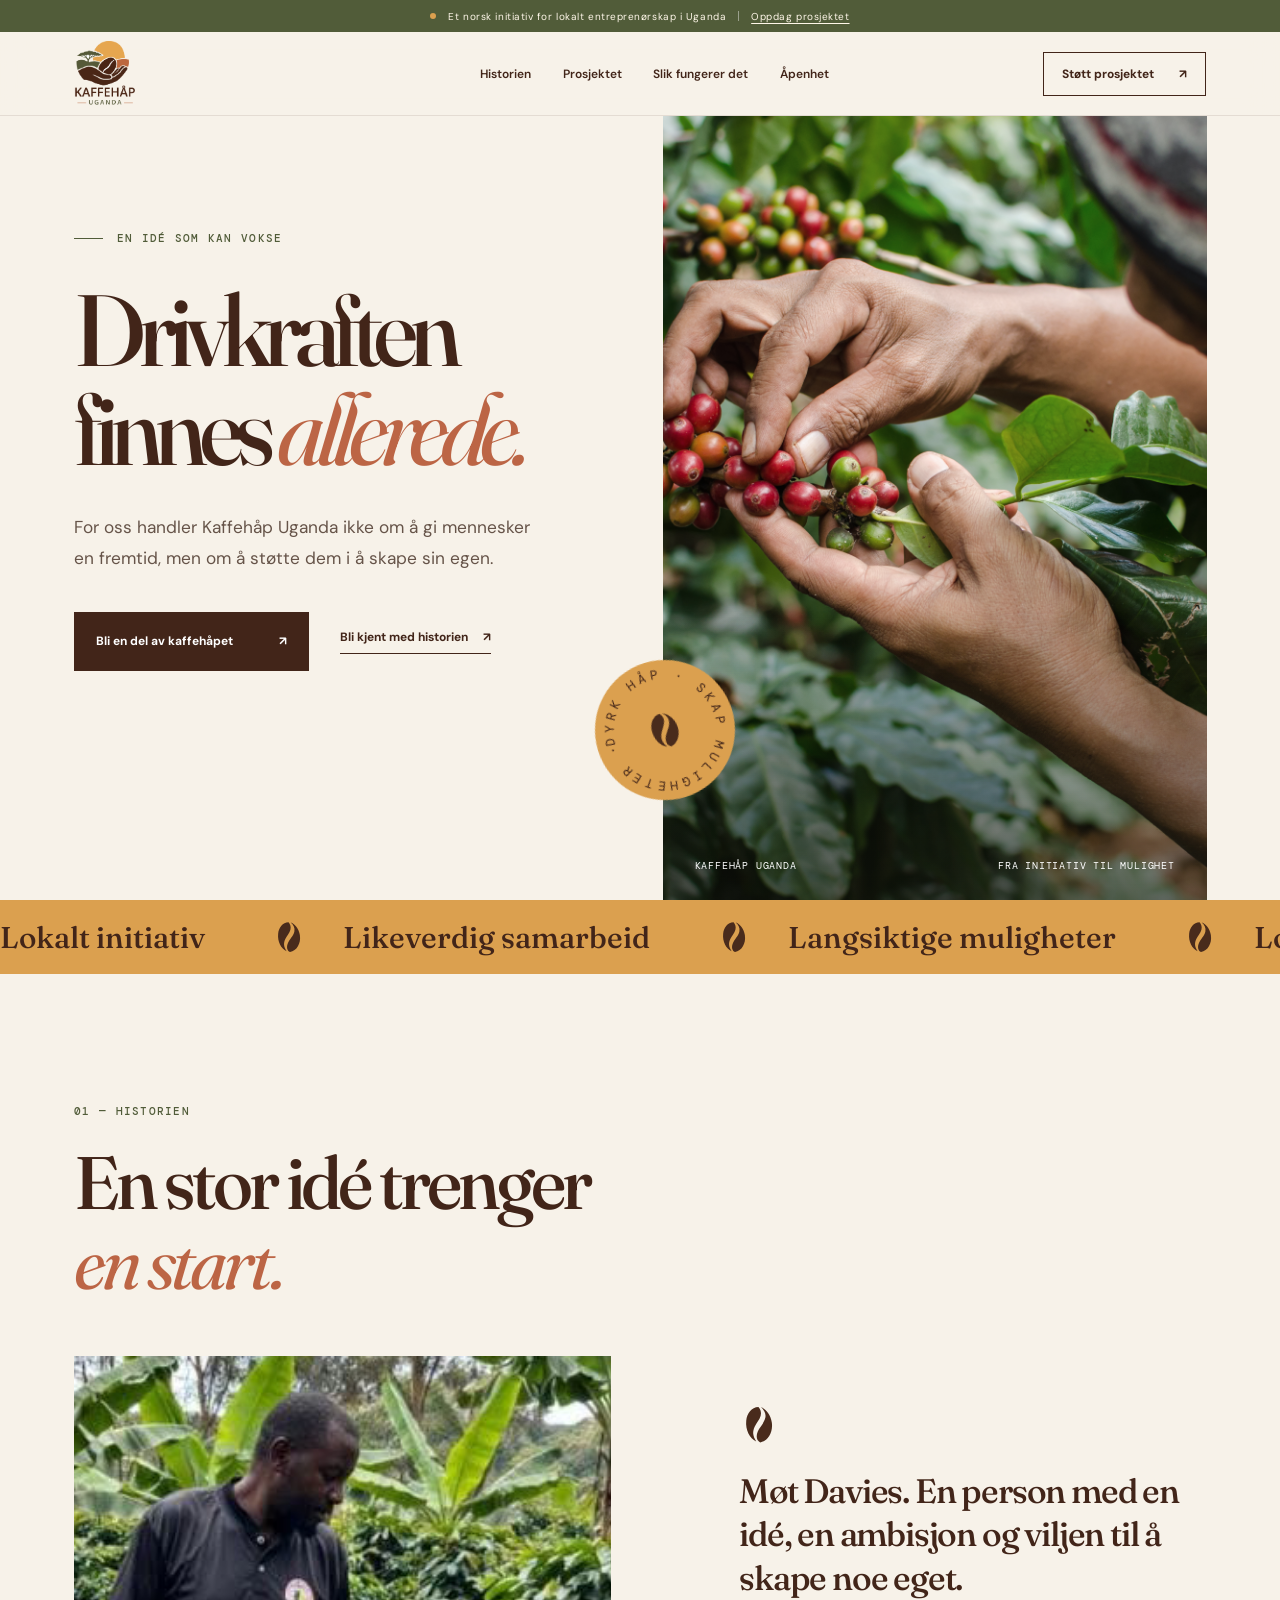
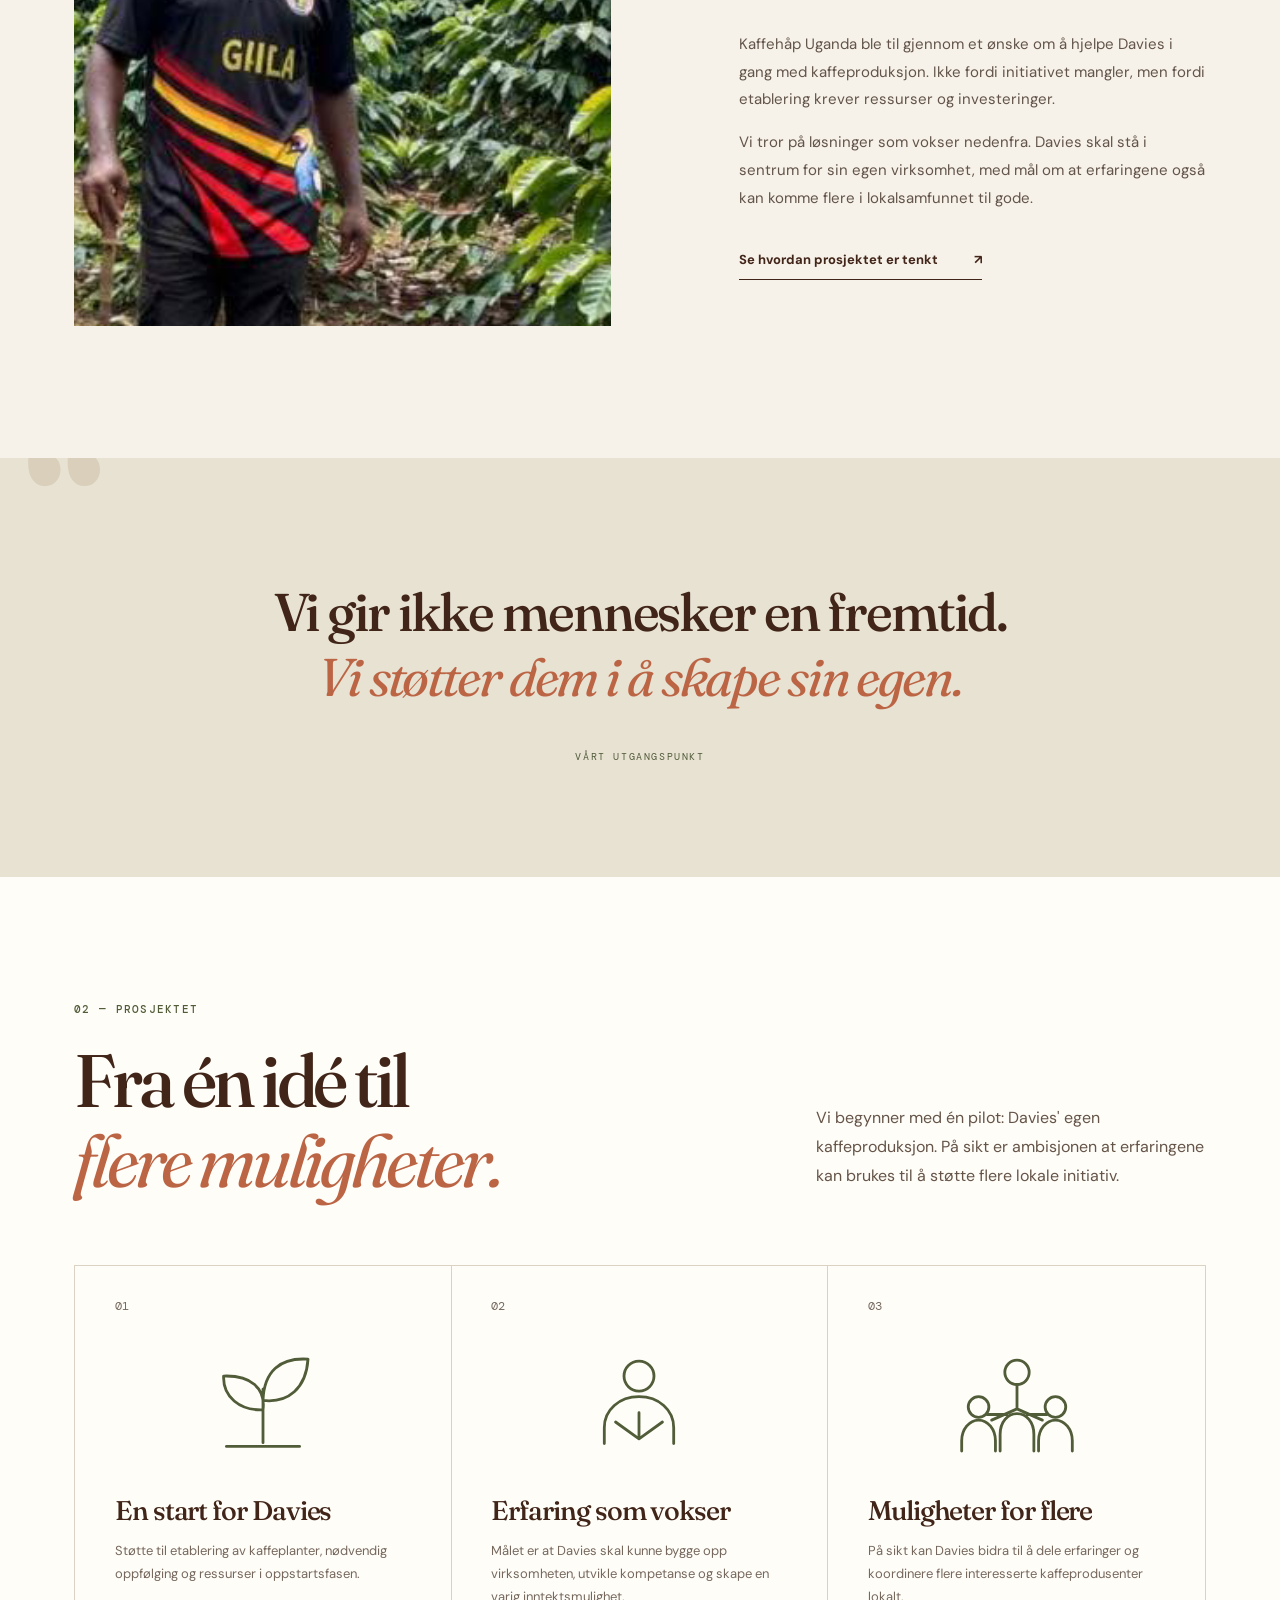
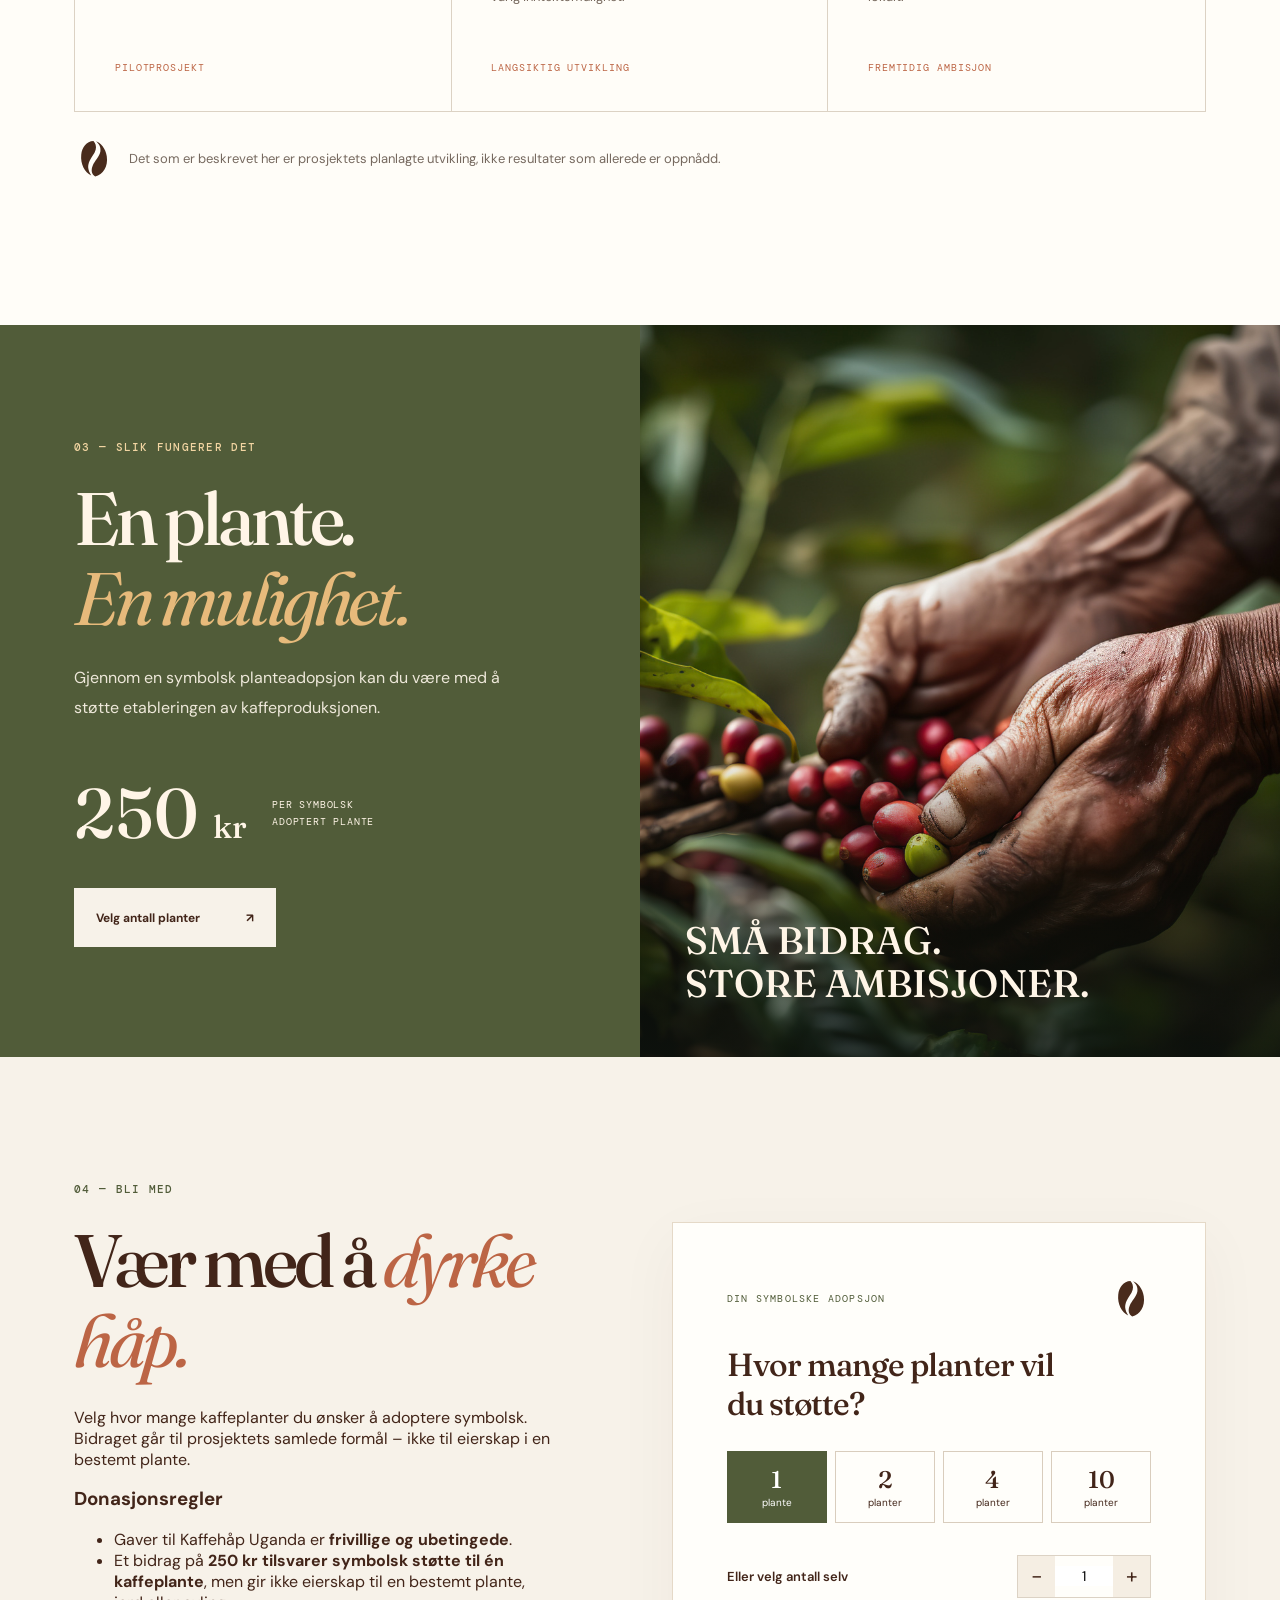
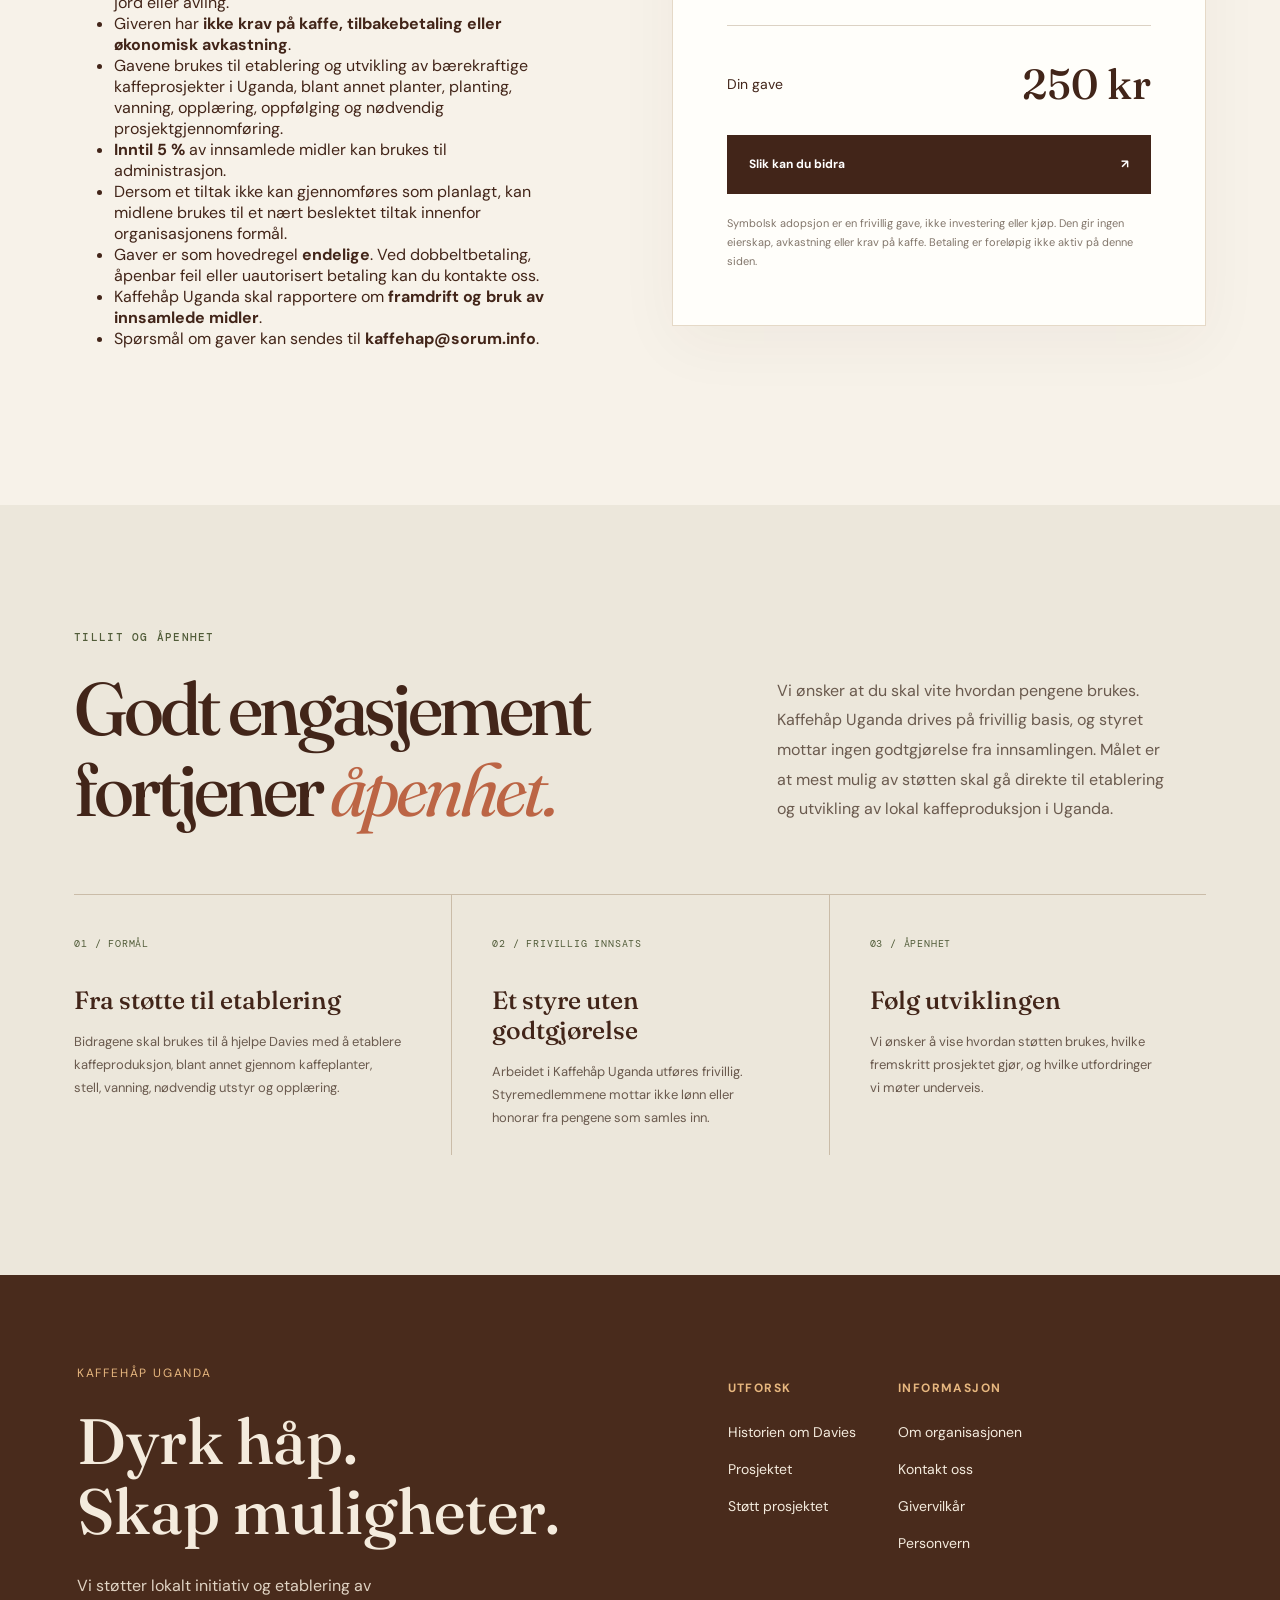
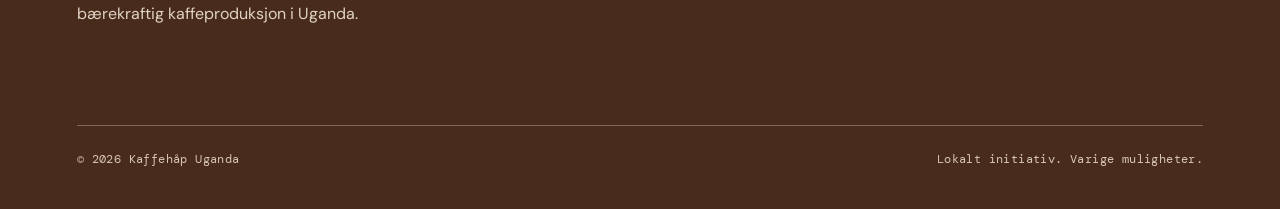
==== index.html @ 91e12258 "Oppdatert linker og justert bilder Små justeringer på bilder og linker" ====
<!DOCTYPE html>
<html lang="nb">
<head>
    <meta charset="UTF-8">
    <meta name="viewport" content="width=device-width, initial-scale=1.0">
    <meta name="theme-color" content="#f7f2e9">
    <meta name="description" content="Kaffehåp Uganda støtter bønder i Uganda i å etablere kaffeproduksjon som levebrød. Blir med og dyrke muligheter gjennom sadopsjon av kaffeplanter" >
    <link rel="preconnect" href="https://fonts.googleapis.com">
    <link rel="preconnect" href="https://fonts.gstatic.com" crossorigin>
    <link href="https://fonts.googleapis.com/css2?family=DM+Sans:wght@400;500;600;700&family=DM+Mono:wght@400;500&family=Fraunces:opsz,wght,SOFT,WONK@9..144,400,0,0;9..144,500,0,0;9..144,600,0,0&display=swap" rel="stylesheet">
    <title>Kaffehåp Uganda — Dyrk håp. Skap muligheter</title>
    <link rel="stylesheet" href="style.css">
    <script defer src="script.js"></script>
</head>
<body>
    <div class="page-progress" aria-hidden="true"></div>
    <div class="top-note">
        <span class="note-dot" aria-hidden="true"></span>Et norsk initiativ for lokalt entreprenørskap i Uganda 
        <span class="top-note-rule"></span> 
        <a href="#prosjektet">Oppdag prosjektet 
            <span aria-hidden="true"></span>
        </a>
    </div>
    <header class="site-header" id="toppen">
        <a class="brand" href="#toppen" aria-label="Kaffehåp Uganda, tilbake til toppen">
            <img src="assets/Grafikk/Kaffehaap_staaende.png.png" alt="Kaffehåp uganda logo stående"/>
        </a>
         <nav class="desktop-nav" aria-label="Hovedmeny">
            <a href="#historien">Historien</a>
            <a href="#prosjektet">Prosjektet</a>
            <a href="#slik-fungerer-det">Slik fungerer det</a>
            <a href="#apenhet">Åpenhet</a>
        </nav>
        <a class="header-cta" href="#stott">Støtt prosjektet <span aria-hidden="true">↗</span></a>
        <button class="menu-toggle" aria-label="Åpne meny" aria-controls="mobile-menu" aria-expanded="false">
            <span></span><span></span>
        </button>
    </header>
    <nav class="mobile-menu" id="mobile-menu" aria-label="Mobilmeny" hidden>
        <a href="#historien">Historien</a>
        <a href="#prosjektet">Prosjektet</a>
        <a href="#slik-fungerer-det">Slik fungerer det</a>
        <a href="#apenhet">Åpenhet</a>
        <a href="#stott">Støtt prosjektet ↗</a>
    </nav>

    <main>
        <section class="hero section-pad" aria-labelledby="hero-title">
            <div class="hero-copy">
                <div class="eyebrow entrance">
                    <span class="eyebrow-line"></span> 
                    EN IDÉ SOM KAN VOKSE
                </div>
                <h1 id="hero-title" class="entrance">Drivkraften<br>finnes <em>allerede.</em></h1>
                <p class="hero-description entrance">For oss handler Kaffehåp Uganda ikke om å gi mennesker en fremtid, men om å støtte dem i å skape sin egen.</p>
                <div class="hero-actions entrance">
                    <a href="#stott" class="btn btn-dark">Bli en del av kaffehåpet 
                        <span aria-hidden="true">↗</span>
                    </a>
                    <a href="#historien" class="text-link">Bli kjent med historien 
                        <span aria-hidden="true">↗</span>
                    </a>
                </div>
            </div>
            <div class="hero-visual">
                <div class="hero-image-wrap">
                    <img class="hero-photo" src="assets/Bilder/Kaffehap1.jpeg" alt="Illustrasjonsbilde av hender som holder kaffebær" fetchpriority="high">
                </div>
                <div class="hero-image-stamp" aria-hidden="true">
                    <svg viewBox="0 0 120 120">
                        <defs>
                            <path id="circleText" d="M 60,60 m -44,0 a 44,44 0 1,1 88,0 a 44,44 0 1,1 -88,0"/>
                        </defs>
                        <text>
                            <textPath href="#circleText">DYRK HÅP · SKAP MULIGHETER · </textPath>
                        </text>
                    </svg>
                    <span>
                        <img
                            src="assets/Grafikk/profilelement.svg"
                            alt="profilelement av en kaffebønne"
                            class="profile-element"
                            aria-hidden="true"
                        >
                    </span>
                </div>
                <div class="hero-caption">
                    <span>KAFFEHÅP UGANDA</span>
                    <span>FRA INITIATIV TIL MULIGHET</span>
                </div>
            </div>
        </section>

        
        <section class="ticker" aria-label="Våre verdier">
            <div class="ticker-track" aria-hidden="true">
                <span>Lokalt initiativ</span>
                <img src="assets/Grafikk/profilelement.svg" alt="" class="profile-element">

                <span>Likeverdig samarbeid</span>
                <img src="assets/Grafikk/profilelement.svg" alt="" class="profile-element">

                <span>Langsiktige muligheter</span>
                <img src="assets/Grafikk/profilelement.svg" alt="" class="profile-element">

                <span>Lokalt initiativ</span>
                <img src="assets/Grafikk/profilelement.svg" alt="" class="profile-element">

                <span>Likeverdig samarbeid</span>
                <img src="assets/Grafikk/profilelement.svg" alt="" class="profile-element">

                <span>Langsiktige muligheter</span>
                <img src="assets/Grafikk/profilelement.svg" alt="" class="profile-element">
            </div>
        </section>


        <section id="historien" class="story section-pad">
            <div class="story-heading" data-reveal>
                <p class="section-kicker">01 — HISTORIEN</p>
                <h2>En stor idé trenger<br><em>en start.</em></h2>
            </div>
            <div class="story-layout">
                <div class="story-image" data-reveal>
                    <img src="assets//Bilder/Davies_Mutebi.png" loading="lazy" alt="Illustrert kaffelandskap ved solnedgang">
                </div>
                <div class="story-text" data-reveal>
                <div class="mini-symbol" aria-hidden="true">
                    <img
                        src="assets/Grafikk/profilelement.svg"
                        alt=""
                        class="profile-element"
                        aria-hidden="true"
                    >
                </div>
                <p class="story-lead">Møt Davies. En person med en idé, en ambisjon og viljen til å skape noe eget.</p>
                <p>Kaffehåp Uganda ble til gjennom et ønske om å hjelpe Davies i gang med kaffeproduksjon. Ikke fordi initiativet mangler, men fordi etablering krever ressurser og investeringer.</p>
                <p>Vi tror på løsninger som vokser nedenfra. Davies skal stå i sentrum for sin egen virksomhet, med mål om at erfaringene også kan komme flere i lokalsamfunnet til gode.</p>
                <a class="arrow-link" href="#prosjektet">Se hvordan prosjektet er tenkt 
                    <span aria-hidden="true">↗</span>
                </a>
                </div>
            </div>
        </section>

        <section class="quote-break" aria-label="Vårt utgangspunkt">
            <div class="quote-art" aria-hidden="true">“</div>
            <p data-reveal>Vi gir ikke mennesker en fremtid.<br><em>Vi støtter dem i å skape sin egen.</em></p>
            <span class="quote-source">VÅRT UTGANGSPUNKT</span>
        </section>

        <section id="prosjektet" class="project section-pad">
            <div class="project-intro" data-reveal><p class="section-kicker">02 — PROSJEKTET</p>
                <h2>Fra én idé til<br><em>flere muligheter.</em></h2>
                <p>Vi begynner med én pilot: Davies' egen kaffeproduksjon. På sikt er ambisjonen at erfaringene kan brukes til å støtte flere lokale initiativ.</p>
            </div>
            <div class="project-steps">
                <article class="step-card" data-reveal>
                    <span class="step-num">01</span>
                    <div class="step-illustration" aria-hidden="true">
                        <svg viewBox="0 0 160 130">
                            <path d="M80 111V54M80 76C55 77 37 62 38 40c29-1 45 13 42 36ZM80 66c1-31 18-46 48-44-2 31-21 47-48 44" fill="none" stroke="currentColor" stroke-width="3" stroke-linecap="round" stroke-linejoin="round"/>
                            <path d="M41 115h78" stroke="currentColor" stroke-width="3" stroke-linecap="round"/>
                        </svg>
                    </div>
                    <h3>En start for Davies</h3>
                    <p>Støtte til etablering av kaffeplanter, nødvendig oppfølging og ressurser i oppstartsfasen.</p>
                    <span class="step-tag">PILOTPROSJEKT</span>
                </article>
                <article class="step-card" data-reveal>
                    <span class="step-num">02</span>
                    <div class="step-illustration" aria-hidden="true">
                        <svg viewBox="0 0 160 130">
                            <circle cx="80" cy="40" r="16" fill="none" stroke="currentColor" stroke-width="3"/>
                            <path d="M43 112V95c0-19 16-33 37-33s37 14 37 33v17M55 89l25 18 25-18M80 79v28" stroke="currentColor" stroke-width="3" fill="none" stroke-linecap="round" stroke-linejoin="round"/>
                        </svg>
                    </div>
                    <h3>Erfaring som vokser</h3>
                    <p>Målet er at Davies skal kunne bygge opp virksomheten, utvikle kompetanse og skape en varig inntektsmulighet.</p>
                    <span class="step-tag">LANGSIKTIG UTVIKLING</span>
                </article>
                <article class="step-card" data-reveal>
                    <span class="step-num">03</span>
                    <div class="step-illustration" aria-hidden="true">
                        <svg viewBox="0 0 160 130">
                            <circle cx="80" cy="36" r="13" stroke="currentColor" stroke-width="3" fill="none"/>
                            <circle cx="39" cy="73" r="11" stroke="currentColor" stroke-width="3" fill="none"/>
                            <circle cx="121" cy="73" r="11" stroke="currentColor" stroke-width="3" fill="none"/>
                            <path d="M80 50v24M69 81H48M91 81h21M80 75 53 87M80 75l27 12M57 120v-11c0-12-8-22-18-22s-18 10-18 22v11M139 120v-11c0-12-8-22-18-22s-18 10-18 22v11M62 120v-18c0-13 8-22 18-22s18 9 18 22v18" stroke="currentColor" stroke-width="3" fill="none" stroke-linecap="round"/>
                        </svg>
                    </div>
                    <h3>Muligheter for flere</h3>
                    <p>På sikt kan Davies bidra til å dele erfaringer og koordinere flere interesserte kaffeprodusenter lokalt.</p>
                    <span class="step-tag">FREMTIDIG AMBISJON</span>
                </article>
            </div>
            <div class="project-footnote" data-reveal>
                <span>
                    <img
                        src="assets/Grafikk/profilelement.svg"
                        alt=""
                        class="profile-element"
                        aria-hidden="true"
                    >
                </span>
                <p>Det som er beskrevet her er prosjektets planlagte utvikling, ikke resultater som allerede er oppnådd.</p>
            </div>
        </section>

        <section id="slik-fungerer-det" class="how section-pad">
            <div class="how-left" data-reveal><p class="section-kicker">03 — SLIK FUNGERER DET</p>
                <h2>En plante.<br><em>En mulighet.</em></h2>
                <p>Gjennom en symbolsk planteadopsjon kan du være med å støtte etableringen av kaffeproduksjonen.</p>
                <div class="how-stat">
                    <span class="stat-numeral">250
                        <span> kr</span>
                    </span>
                    <span>PER SYMBOLSK<br>ADOPTERT PLANTE</span>
                </div>
                <a href="#stott" class="btn btn-cream">Velg antall planter 
                    <span aria-hidden="true">↗</span>
                </a>
            </div>
            <div class="how-right" data-reveal>
                <img src="assets/Bilder/Kaffehap3.jpeg" loading="lazy" alt="Illustrasjonsbilde av arbeid med kaffeplanter">
                <div class="how-overlay">SMÅ BIDRAG.<br>STORE AMBISJONER.</div>
            </div>
        </section>

        <section id="stott" class="donate section-pad">
            <div class="donate-intro" data-reveal>
<p class="section-kicker">04 — BLI MED</p>

<h2>Vær med å <em>dyrke håp.</em></h2>
<p>
    Velg hvor mange kaffeplanter du ønsker å adoptere symbolsk.
    Bidraget går til prosjektets samlede formål – ikke til eierskap
    i en bestemt plante.
</p>

<h3>Donasjonsregler</h3>

<ul class="donation-rules">
    <li>
        Gaver til Kaffehåp Uganda er <strong>frivillige og ubetingede</strong>.
    </li>
    <li>
        Et bidrag på <strong>250 kr tilsvarer symbolsk støtte til én kaffeplante</strong>,
        men gir ikke eierskap til en bestemt plante, jord eller avling.
    </li>
    <li>
        Giveren har <strong>ikke krav på kaffe, tilbakebetaling eller økonomisk avkastning</strong>.
    </li>
    <li>
        Gavene brukes til etablering og utvikling av bærekraftige kaffeprosjekter i Uganda,
        blant annet planter, planting, vanning, opplæring, oppfølging og nødvendig
        prosjektgjennomføring.
    </li>
    <li>
        <strong>Inntil 5 %</strong> av innsamlede midler kan brukes til administrasjon.
    </li>
    <li>
        Dersom et tiltak ikke kan gjennomføres som planlagt, kan midlene brukes til
        et nært beslektet tiltak innenfor organisasjonens formål.
    </li>
    <li>
        Gaver er som hovedregel <strong>endelige</strong>. Ved dobbeltbetaling,
        åpenbar feil eller uautorisert betaling kan du kontakte oss.
    </li>
    <li>
        Kaffehåp Uganda skal rapportere om <strong>framdrift og bruk av innsamlede midler</strong>.
    </li>
    <li>
        Spørsmål om gaver kan sendes til
        <a href="mailto:kaffehap@sorum.info"><strong>kaffehap@sorum.info</strong></a>.
    </li>
</ul>
            </div>
            <div class="donate-card" data-reveal>
                <div class="donate-card-top">
                    <span>DIN SYMBOLSKE ADOPSJON</span>
                    <span class="tiny-sun" aria-hidden="true">
                        <img
                            src="assets/Grafikk/profilelement.svg"
                            alt=""
                            class="profile-element"
                            aria-hidden="true"
                        >
                    </span>
                </div>
                <h3>Hvor mange planter vil du støtte?</h3>
                <div class="donate-options" role="group" aria-label="Antall symbolske kaffeplanter">
                    <button class="donate-option" data-plants="1" aria-pressed="true">1 
                        <span>plante</span>
                    </button>
                    <button class="donate-option" data-plants="2" aria-pressed="false">2 
                        <span>planter</span>
                    </button>
                    <button class="donate-option" data-plants="4" aria-pressed="false">4 
                        <span>planter</span>
                    </button>
                    <button class="donate-option" data-plants="10" aria-pressed="false">10 
                        <span>planter</span>
                    </button>
                </div>
                <div class="custom-plants">
                    <label for="plant-count">Eller velg antall selv</label>
                    <div class="stepper">
                        <button id="decrease" aria-label="Færre planter">−</button>
                        <input type="number" id="plant-count" min="1" max="999" inputmode="numeric" value="1" aria-label="Antall planter">
                        <button id="increase" aria-label="Flere planter">+</button>
                    </div>
                </div>
                <div class="donate-total">
                    <span>Din gave</span>
                    <strong id="donation-sum" aria-live="polite">250 kr</strong>
                </div><button class="btn btn-dark donation-button" id="donation-button">Slik kan du bidra 
                    <span aria-hidden="true">↗</span>
                </button>
                <p class="donate-fineprint">Symbolsk adopsjon er en frivillig gave, ikke investering eller kjøp. Den gir ingen eierskap, avkastning eller krav på kaffe. Betaling er foreløpig ikke aktiv på denne siden.</p>
                <div class="payment-info" id="payment-info" hidden>
                    <h4>Betalingsløsning kommer</h4>
                    <p>Nettsiden er en førsteversjon. Før vi åpner for gaver, må organisasjonens godkjente betalingsløsning kobles til.</p>
                    <a href="mailto:post@kaffehap.org?subject=Sp%C3%B8rsm%C3%A5l%20om%20st%C3%B8tte%20til%20Kaffeh%C3%A5p%20Uganda">Spør oss om støtte ↗</a>
                </div>
            </div>
        </section>

        <section id="apenhet" class="trust section-pad">
            <div class="trust-top" data-reveal><div>
                <p class="section-kicker">TILLIT OG ÅPENHET</p>
                <h2>Godt engasjement<br>fortjener <em>åpenhet.</em></h2>
            </div>
            <p>Vi ønsker at du skal vite hvordan pengene brukes. Kaffehåp Uganda drives på frivillig basis, og styret mottar ingen godtgjørelse fra innsamlingen. Målet er at mest mulig av støtten skal gå direkte til etablering og utvikling av lokal kaffeproduksjon i Uganda.</p></div>
            <div class="trust-grid"><div class="trust-item" data-reveal>
                <span>01 / FORMÅL</span>
                <h3>Fra støtte til etablering</h3>
                <p>Bidragene skal brukes til å hjelpe Davies med å etablere kaffeproduksjon, blant annet gjennom kaffeplanter, stell, vanning, nødvendig utstyr og opplæring.</p>
            </div>
            <div class="trust-item" data-reveal>
                <span>02 / FRIVILLIG INNSATS</span>
                <h3>Et styre uten godtgjørelse</h3>
                <p>Arbeidet i Kaffehåp Uganda utføres frivillig. Styremedlemmene mottar ikke lønn eller honorar fra pengene som samles inn.</p>
            </div>
            <div class="trust-item" data-reveal><span>03 / ÅPENHET</span>
                <h3>Følg utviklingen</h3>
                <p>Vi ønsker å vise hvordan støtten brukes, hvilke fremskritt prosjektet gjør, og hvilke utfordringer vi møter underveis.</p>
            </div>
            </div>
        </section>

    
    <footer class="site-footer">
        <section class="footer-inner" aria-label="Om Kaffehåp Uganda">
            <header class="footer-intro">
                <p class="footer-kicker">KAFFEHÅP UGANDA</p>
                <h2>Dyrk håp.<br>Skap muligheter.</h2>
                <p>
                    Vi støtter lokalt initiativ og etablering
                    av bærekraftig kaffeproduksjon i Uganda.
                </p>
            </header>

            <nav class="footer-navigation" aria-label="Bunnavigasjon">
                <section aria-labelledby="footer-explore">
                    <h3 id="footer-explore">Utforsk</h3>
                    <ul>
                        <li><a href="#historien">Historien om Davies</a></li>
                        <li><a href="#prosjektet">Prosjektet</a></li>
                        <li><a href="#stott">Støtt prosjektet</a></li>
                    </ul>
                </section>

                <section aria-labelledby="footer-information">
                    <h3 id="footer-information">Informasjon</h3>
                    <ul>
                        <li><a href="om-oss.html">Om organisasjonen</a></li>
                        <li><a href="kontakt.html">Kontakt oss</a></li>
                        <li><a href="givervilkar.html">Givervilkår</a></li>
                        <li><a href="personvern.html">Personvern</a></li>
                    </ul>
                </section>
            </nav>
        </section>

        <section class="footer-bottom" aria-label="Opphavsrett">
            <p>© 2026 Kaffehåp Uganda</p>
            <p>Lokalt initiativ. Varige muligheter.</p>
        </section>
    </footer>
</html>
---- style.css ----
:root{
    --cream:#f7f2e9;
    --paper:#fffdf8;
    --brown:#422519;
    --brown2:#5b3828;
    --olive:#515c39;
    --orange:#dba04f;
    --terracotta:#bc6545;
    --muted:#76695f;
    --line:#dcd2c4;
    --serif:'Fraunces',Georgia,serif;
    --sans:'DM Sans',Arial,sans-serif;
    --mono:'DM Mono',monospace
}

*{
    box-sizing:border-box
}

html{
    scroll-behavior:smooth;
    scroll-padding-top:96px
}

body{
    margin:0;
    background:var(--cream);
    color:var(--brown);
    font-family:var(--sans);
    -webkit-font-smoothing:antialiased

}body.menu-open{
    overflow:hidden
}

img{
    display:block;
    max-width:100%
}

button,input{
    font:inherit
}

button{
    cursor:pointer
}

a{
    color:inherit;
    text-decoration:none
}

button:focus-visible,a:focus-visible,input:focus-visible{
    outline:3px solid var(--terracotta);
    outline-offset:4px
}

::selection{
    background:#e8bb7d;
    color:var(--brown)
}

.skip-link{
    position:absolute;
    z-index:999;left:20px;
    top:-80px;
    padding:12px;
    background:#fff
}

.skip-link:focus{
    top:10px
}

.page-progress{
    position:fixed;
    top:0;
    left:0;
    width:0;
    height:3px;
    background:
    var(--terracotta);
    z-index:120
}

.section-pad{
    padding-left:clamp(24px,5.8vw,112px);
    padding-right:clamp(24px,5.8vw,112px)
}

.top-note{
    height:32px;
    background:var(--olive);
    color:#fff7e9;
    display:flex;
    align-items:center;
    justify-content:center;
    gap:12px;
    font-size:10px;
    letter-spacing:.055em
}

.top-note a{
    text-decoration:underline;
    text-underline-offset:3px
}

.note-dot{
    display:inline-block;
    width:6px;
    height:6px;
    border-radius:50%;
    background:var(--orange)
}

.profile-element {
    width: 40px;
    height: auto;
    display: block;
}


.ticker {
    overflow: hidden;
    width: 100%;
}

.ticker-track {
    display: flex;
    align-items: center;
    gap: 35px;
    width: max-content;
    white-space: nowrap;
}

.ticker-track span {
    display: inline-block;
    flex-shrink: 0;
}

.ticker-track .profile-element {
    display: block;
    width: 38px;
    height: 38px;
    object-fit: contain;
    flex-shrink: 0;
}


.top-note-rule{
    height:10px;
    width:1px;
    background:#ffffff6b
}

.site-header{
    height:84px;
    padding:0 clamp(24px,5.8vw,112px);
    background:rgba(247,242,233,.96);
    display:flex;
    align-items:center;
    justify-content:space-between;
    gap:30px;
    position:sticky;
    top:0;
    z-index:90;
    border-bottom:1px solid rgba(66,37,25,.1);
    backdrop-filter:blur(16px)
}

.brand{
    width:192px;
    flex-shrink:0
}

.brand img{
    width:100%;
    height:65px;
    object-fit:contain;
    object-position:left center
}

.desktop-nav{
    display:flex;
    align-items:center;
    gap:clamp(18px,2.45vw,40px)
}

.desktop-nav a{
    font-size:12px;
     font-weight:600;
     transition:color .2s
}

.desktop-nav a:hover,.footer a:hover{
    color:var(--terracotta)
}

.header-cta{
    padding:13px 18px;
    border:1px solid var(--brown);
    white-space:nowrap;
    font-size:12px;
    font-weight:700;
    transition:background .25s,color .25s
}

.header-cta:hover{
    color:var(--cream);
    background:var(--brown)
}

.header-cta span,.btn span{
    margin-left:22px
}

.menu-toggle{
    display:none;
    border:0;
    background:none;
    width:43px;
    height:43px;
    padding:12px;
    flex-direction:column;
    justify-content:center;
    gap:7px
}

.menu-toggle span{
    display:block;
    background:var(--brown);
    height:2px;
    width:100%;
    transition:transform .25s
}

.menu-toggle[aria-expanded=true] 

span:first-child{
    transform:translateY(4.5px) rotate(45deg)
}

.menu-toggle[aria-expanded=true] 

span:last-child{
    transform:translateY(-4.5px) rotate(-45deg)
}

.mobile-menu[hidden]{
    display:none
}

.mobile-menu{
    display:flex;
    flex-direction:column;
    position:fixed;
    top:84px;
    left:0;
    right:0;
    bottom:0;
    background:var(--cream);
    padding:36px 28px;
    z-index:89;
    gap:0
}

.mobile-menu a{
    font:500 clamp(26px,8vw,42px)/1.5 var(--serif);
    border-bottom:1px solid var(--line)
}

.hero{
    min-height:clamp(660px,calc(100svh - 116px),930px);
    display:grid;
    grid-template-columns:52% 48%;
    position:relative;
    overflow:hidden
}

.hero-copy{
    position:relative;
    padding:clamp(72px,9vw,150px) 5% 78px 0;
    display:flex;
    flex-direction:column;
    align-items:flex-start;
    z-index:2
}

.eyebrow,.section-kicker{
    font:500 11px var(--mono);letter-spacing:.115em
}

.eyebrow{
    display:flex;
    align-items:center;
    gap:14px;color:var(--olive)
}

.eyebrow-line{
    width:29px;
    height:1px;
    background:var(--olive)
}

h1,h2,h3,p{
    margin-top:0
}

.hero h1{
    font:500 clamp(65px,7.9vw,143px)/.98 var(--serif);
    letter-spacing:-.075em;
    margin:35px 0 34px;
    white-space:nowrap
}

.hero h1 em,h2 em,.quote-break em{
    font-weight:400;color:var(--terracotta)
}

.hero-description{
    font-size:clamp(15px,1.35vw,19px);
    line-height:1.75;
    max-width:480px;color:#665449
}

.hero-actions{
    display:flex;
    align-items:center;
    gap:31px;
    flex-wrap:wrap;
    margin-top:22px
}

.btn{
    display:inline-flex;
    align-items:center;
    justify-content:space-between;
    gap:24px;
    padding:18px 21px;
    min-height:59px;
    font-size:12px;
    font-weight:700;
    transition:transform .28s,background .28s,color .28s;
    border:1px solid transparent
}

.btn:hover{
    transform:translateY(-3px)
}

.btn-dark{
    background:var(--brown);color:#fff
}

.btn-dark:hover{
    background:#78452c
}

.btn-cream{
    background:var(--cream);
    color:var(--brown)
}

.btn-cream:hover{
    background:white
}

.text-link{
    font-size:12px;
    font-weight:700;
    border-bottom:1px solid var(--brown);
    padding-bottom:8px
}

.text-link span{
    margin-left:12px
}

.hero-foot{
    display:flex;
    gap:18px;
    align-items:center;
    font:10px var(--mono);
    letter-spacing:.06em;
    color:var(--muted);
    margin-top:auto;
    padding-top:55px
}

.small-rule{
    width:50px;
    height:1px;
    background:#bbaa92
}

.hero-visual{
    position:relative;
    margin:0 -1px 0 0;
    min-height:600px;
    background:#343c2d
}

.hero-image-wrap{
    position:absolute;
    inset:0;
    overflow:hidden

}

.hero-photo{
    height:100%;
    width:100%;
    object-fit:cover;
    object-position:55% center;
    animation:heroZoom 2.2s cubic-bezier(.2,.75,.2,1) both;
    filter:saturate(.84)
}

.hero-image-wrap:after{
    content:"";
    position:absolute;
    inset:0;
    background:linear-gradient(180deg,transparent 63%,rgba(18,20,13,.55))
}

.hero-image-stamp{
    position:absolute;
    left:-68px;
    bottom:100px;
    width:140px;
    height:140px;
    border-radius:50%;
    background:var(--orange);
    color:var(--brown);
    display:grid;
    place-items:center;
    z-index:1;
    transform:rotate(-17deg)
}

.hero-image-stamp svg{
    position:absolute;
    inset:0;
    width:100%;
    height:100%;
    animation:spin 24s linear infinite
}

.hero-image-stamp text{
    font:11px var(--mono);
    letter-spacing:3.1px;
    fill:var(--brown)
}

.hero-image-stamp span{
    font-size:62px
}

.hero-caption{
    position:absolute;
    left:32px;
    right:32px;
    bottom:28px;
    color:white;
    display:flex;
    justify-content:space-between;
    font:10px var(--mono);
    letter-spacing:.08em;gap:20px
}

.scroll-mark{
    position:absolute;
    bottom:27px;
    left:clamp(24px,5.8vw,112px);
    display:flex;
    gap:21px;
    font:10px var(--mono);
    letter-spacing:.08em;
    color:var(--muted)
}

.scroll-mark span{font-size:16px}

@keyframes heroZoom{from{opacity:.45;transform:scale(1.14)}to{opacity:1;transform:scale(1)}}
@keyframes spin{to{transform:rotate(360deg)}}.entrance{animation:rise .9s both}.entrance:nth-child(2){animation-delay:.15s}.entrance:nth-child(3){animation-delay:.25s}.entrance:nth-child(4){animation-delay:.35s}.entrance:nth-child(5){animation-delay:.45s}
@keyframes rise{from{opacity:0;transform:translateY(35px)}to{opacity:1;transform:translateY(0)}}
.ticker{
    overflow:hidden;
    background:var(--orange);
    padding:18px 0;
    color:var(--brown);
    font:500 clamp(18px,2.4vw,30px) var(--serif);
    white-space:nowrap
}

.ticker-track{
    display:flex;
    width:max-content;
    animation:marquee 35s linear infinite
}

.ticker-track span{
    padding-right:30px
}

@keyframes marquee{to{transform:translateX(-50%)}}

.story{
    padding-top:130px;
    padding-bottom:132px
}

.section-kicker{
    color:var(--olive);
    margin-bottom:24px
}

.story-heading h2,.project-intro h2,.how h2,.donate h2,.trust h2,.closing h2{
    font:500 clamp(48px,5.8vw,100px)/1.08 var(--serif);
    letter-spacing:-.055em;
    margin-bottom:54px
}

.story-layout{
    display:grid;
    grid-template-columns:1.07fr .93fr;
    gap:clamp(70px,10vw,160px);
    align-items:center
}

.story-image{
    height:570px;
    position:relative;
    background:#c0ad92;
    overflow:hidden
}

.story-image img{
    width:100%;
    height:100%;
    object-fit:cover;
    transition:transform .9s
}

.story-image:hover img{
    transform:scale(1.06)
}

.image-note{

    position:absolute;
    bottom:15px;
    left:15px;
    background:#f7f2e9dd;
    padding:7px 9px;
    font-size:10px
}

.story-text{
    max-width:500px
}

.mini-symbol{
    font-size:48px;
    color:var(--terracotta);
    margin-bottom:23px
}

.story-lead{
    font:500 clamp(25px,2.65vw,40px)/1.28 var(--serif);
    letter-spacing:-.035em;
    margin-bottom:31px
}
.story-text>p:not(.story-lead){
    font-size:15px;
    line-height:1.85;
    color:#62544a
}

.arrow-link{
    display:inline-flex;
    justify-content:space-between;
    gap:36px;
    border-bottom:1px solid var(--brown);
    padding-bottom:11px;
    font-weight:700;
    font-size:13px;
    margin-top:24px
}
.quote-break{
    padding:122px 24px 112px;
    text-align:center;
    background:#e8e2d3;
    position:relative;
    overflow:hidden
}

.quote-art{
    position:absolute;
    font:400 300px var(--serif);
    line-height:1;
    left:25px;
    top:-70px;
    color:#d9cfbb
}

.quote-break p{
    font:500 clamp(31px,4.15vw,69px)/1.22 var(--serif);
    letter-spacing:-.04em;
    position:relative;
    margin-bottom:34px
}

.quote-source{
    font:10px var(--mono);
    letter-spacing:.16em;
    color:var(--olive)
}

.project{
    padding-top:125px;
    padding-bottom:120px;
    background:var(--paper)
}

.project-intro{
    display:grid;
    grid-template-columns:1fr 1fr;
    align-items:end;
    column-gap:80px
}

.project-intro .section-kicker{
    grid-column:1/-1
}

.project-intro h2{margin-bottom:65px}

.project-intro>p:last-child{
    justify-self:end;
    max-width:390px;
    font-size:16px;
    line-height:1.8;
    color:#655448;
    margin-bottom:75px
}

.project-steps{
    display:grid;
    grid-template-columns:repeat(3,1fr);
    border:1px solid var(--line)
}

.step-card{
    padding:32px clamp(22px,3.1vw,56px) 37px;
    min-height:445px;
    display:flex;
    flex-direction:column;
    border-right:1px solid var(--line);
    transition:background .3s
}

.step-card:last-child{border-right:0}

.step-card:hover{background:#f8f2e9}

.step-num{font:12px var(--mono);color:var(--muted)}

.step-illustration{
    height:170px;
    display:grid;
    place-items:center;
    color:var(--olive)
}

.step-illustration svg{width:150px;height:125px}

.step-card h3{
    font:500 27px var(--serif);
    letter-spacing:-.04em;
    margin:10px 0 13px
}

.step-card p{
    font-size:13px;
    line-height:1.75;
    color:#76685d;
    max-width:320px
}

.step-tag{
    font:10px var(--mono);
    letter-spacing:.09em;
    color:var(--terracotta);
    margin-top:auto;
    padding-top:35px
}

.project-footnote{
    display:flex;
    align-items:center;
    gap:15px;
    padding:24px 0;
    font-size:13px;
    color:var(--muted)
}

.project-footnote span{
    color:var(--terracotta);
    font-size:24px

}.project-footnote p{margin:0}

.how{
    padding-top:0;
    padding-bottom:0;
    display:grid;
    grid-template-columns:1fr 1fr;
    background:var(--olive);
    color:#fff5e7;
    min-height:670px
}


.how-left {
    padding: 115px 12% 110px 0;
    display: flex;
    flex-direction: column;
    align-items: flex-start;
}

.how .section-kicker {
    color: #f2d5a2;
}

.how h2 {
    margin-bottom: 25px;
}

.how h2 em {
    color: #e7ba7b;
}

.how-left > p:not(.section-kicker) {
    font-size: 16px;
    line-height: 1.85;
    max-width: 440px;
    color: #eee8da;
}

.how-stat {
    margin: 40px 0;
    display: flex;
    align-items: center;
    gap: 25px;
}

.stat-numeral {
    font: 500 70px var(--serif);
    line-height: 1;
}

.stat-numeral span {
    font-size: 32px;
}

.how-stat > span:last-child {
    font: 10px/1.7 var(--mono);
    letter-spacing: .08em;
}

.how-right {
    position: relative;
    margin-right: calc(-1 * clamp(24px, 5.8vw, 112px));
    overflow: hidden;
}

.how-right img {
    width: 100%;
    height: 100%;
    position: absolute;
    inset: 0;
    object-fit: cover;
    object-position: 50%;
}

.how-right::after {
    content: "";
    position: absolute;
    inset: 0;
    background: linear-gradient(transparent 55%, #141a13a6);
}

.how-overlay {
    position: absolute;
    z-index: 1;
    bottom: 52px;
    left: 45px;
    font: 500 clamp(24px, 3vw, 46px)/1.12 var(--serif);
}


.donate {
    padding-top: 125px;
    padding-bottom: 140px;
    display: grid;
    grid-template-columns: .95fr 1.05fr;
    gap: 9vw;
    align-items: center;
}

.donate-intro {
    align-self: start;
    position: sticky;
    top: 135px;
}

.donate-intro h2 {
    margin-bottom: 26px;
}

.donate-intro > p:last-child {
    font-size: 16px;
    line-height: 1.85;
    color: #69584d;
    max-width: 420px;
}

.donate-card {
    padding: clamp(25px, 4.2vw, 65px);
    background: #fffefa;
    box-shadow: 0 18px 60px #4225190b;
    border: 1px solid #e5d9c7;
}

.donate-card-top {
    display: flex;
    justify-content: space-between;
    font: 10px var(--mono);
    letter-spacing: .12em;
    color: var(--olive);
    align-items: center;
}

.tiny-sun {
    font-size: 27px;
    color: var(--terracotta);
}

.donate-card h3 {
    font: 500 clamp(23px, 2.5vw, 38px)/1.23 var(--serif);
    max-width: 330px;
    letter-spacing: -.03em;
    margin: 24px 0 27px;
}

.donate-options {
    display: grid;
    grid-template-columns: repeat(4, 1fr);
    gap: 8px;
}

.donate-option {
    background: none;
    border: 1px solid #d9cdbd;
    color: var(--brown);
    height: 72px;
    font: 500 24px var(--serif);
    display: flex;
    flex-direction: column;
    align-items: center;
    justify-content: center;
    gap: 2px;
    transition: background .2s, color .2s;
}

.donate-option span {
    font: 10px var(--sans);
}

.donate-option[aria-pressed="true"],
.donate-option:hover {
    background: var(--olive);
    border-color: var(--olive);
    color: white;
}

.custom-plants {
    display: flex;
    justify-content: space-between;
    gap: 20px;
    align-items: center;
    margin: 32px 0;
    border-bottom: 1px solid var(--line);
    padding-bottom: 27px;
}

.custom-plants label {
    font-size: 13px;
    font-weight: 600;
}

.stepper {
    display: flex;
    align-items: center;
    border: 1px solid var(--line);
}

.stepper button {
    width: 37px;
    height: 41px;
    border: 0;
    background: #f5eee3;
    color: var(--brown);
    font-size: 21px;
}

.stepper input {
    width: 58px;
    border: 0;
    text-align: center;
    background: white;
    -moz-appearance: textfield;
    appearance: textfield;
    font-size: 14px;
}

.stepper input::-webkit-inner-spin-button,
.stepper input::-webkit-outer-spin-button {
    -webkit-appearance: none;
    margin: 0;
}

.donate-total {
    display: flex;
    align-items: center;
    justify-content: space-between;
    margin: 20px 0 25px;
}

.donate-total > span {
    font-size: 14px;
}

.donate-total strong {
    font: 500 42px var(--serif);
}

.donation-button {
    width: 100%;
}

.donate-fineprint {
    font-size: 11px;
    line-height: 1.75;
    color: #82766b;
    margin: 20px 0 0;
}

.payment-info {
    background: #f1e7d8;
    border-left: 3px solid var(--terracotta);
    padding: 20px;
    margin-top: 22px;
}

.payment-info h4 {
    margin: 0 0 8px;
}

.payment-info p {
    font-size: 13px;
    line-height: 1.6;
}

.payment-info a {
    font-size: 13px;
    font-weight: 700;
    text-decoration: underline;
}

/* TRUST SECTION */

.trust {
    padding-top: 125px;
    padding-bottom: 120px;
    background: #ece7db;
}

.trust-top {
    display: grid;
    grid-template-columns: 1.2fr .8fr;
    gap: 60px;
    align-items: end;
}

.trust h2 {
    margin-bottom: 65px;
}

.trust-top > p {
    font-size: 16px;
    line-height: 1.85;
    color: #6a5a4e;
    max-width: 390px;
    margin-bottom: 70px;
}

.trust-grid {
    display: grid;
    grid-template-columns: repeat(3, 1fr);
    border-top: 1px solid #cabca8;
}

.trust-item {
    padding: 36px 50px 12px 0;
}

.trust-item + .trust-item {
    border-left: 1px solid #cabca8;
    padding-left: 40px;
}

.trust-item > span {
    font: 10px var(--mono);
    letter-spacing: .08em;
    color: var(--olive);
}

.trust-item h3 {
    font: 500 25px var(--serif);
    margin: 33px 0 15px;
}

.trust-item p {
    font-size: 13px;
    line-height: 1.8;
    color: #6a5a4e;
}

.trust-note {
    font-size: 11px;
    color: #796c61;
    margin-top: 45px;
}


.closing {
    min-height: 610px;
    position: relative;
    display: grid;
    place-items: center;
    overflow: hidden;
    text-align: center;
    background: #263223;
    color: white;
}

.closing-image {
    position: absolute;
    inset: 0;
    opacity: .4;
}

.closing-image img {
    width: 100%;
    height: 100%;
    object-fit: cover;
    filter: saturate(.65);
}

.closing-content {
    position: relative;
    z-index: 1;
    padding: 65px 24px;
}

.closing-content > p {
    font: 10px var(--mono);
    letter-spacing: .16em;
    margin-bottom: 28px;
}

.closing h2 {
    margin-bottom: 38px;
}

.closing h2 em {
    color: #edc390;
}



.footer {
    padding-top: 80px;
    padding-bottom: 30px;
    background: var(--paper);
}

.footer-grid {
    display: grid;
    grid-template-columns: 2fr 1fr 1.4fr;
    gap: 70px;
    padding-bottom: 90px;
}

.footer-about img {
    width: 235px;
    max-height: 110px;
    object-fit: contain;
    object-position: left;
}

.footer-about > p {
    font: 500 23px var(--serif);
    margin: 22px 0;
}

.footer-about > span,
.footer-contact p {
    display: block;
    max-width: 320px;
    font-size: 13px;
    line-height: 1.8;
    color: #766b60;
}

.footer-links,
.footer-contact {
    display: flex;
    flex-direction: column;
    align-items: flex-start;
    gap: 16px;
}

.footer-links > span,
.footer-contact > span {
    font: 10px var(--mono);
    letter-spacing: .14em;
    color: var(--olive);
    margin-bottom: 13px;
}

.footer-links a,
.footer-contact a {
    font-size: 13px;
}

.footer-bottom {
    border-top: 1px solid var(--line);
    padding-top: 24px;
    display: flex;
    justify-content: space-between;
    gap: 22px;
    font: 10px var(--mono);
    letter-spacing: .04em;
    color: #7b6b60;
}


[data-reveal] {
    opacity: 0;
    transform: translateY(34px);
    transition: opacity .75s ease,
                transform .75s cubic-bezier(.2, .7, .2, 1);
}

[data-reveal].is-visible {
    opacity: 1;
    transform: translateY(0);
}


[data-reveal] {
    opacity: 1;
    transform: none;
}

.site-footer {
    background: #492B1C;
    color: #F4EBDD;
    padding: 90px clamp(24px, 6vw, 110px) 30px;
}

.footer-inner {
    display: grid;
    grid-template-columns: 1.2fr 1fr;
    gap: 80px;
    padding-bottom: 80px;
}

.footer-kicker {
    font-size: 12px;
    letter-spacing: .15em;
    color: #E7B77F;
    margin-bottom: 25px;
}

.footer-intro h2 {
    font-family: var(--serif);
    font-size: clamp(42px, 5vw, 76px);
    font-weight: 500;
    line-height: 1.1;
    margin-bottom: 25px;
}

.footer-intro > p:last-child {
    max-width: 380px;
    line-height: 1.8;
    color: #E0D3C3;
}

.footer-navigation {
    display: grid;
    grid-template-columns: repeat(3, minmax(0, 1fr));
    gap: 35px;
    padding-top: 15px;
}

.footer-navigation address {
    font-style: normal;
}

.footer-navigation address a {
    overflow-wrap: anywhere;
}

.footer-navigation address p {
    font-size: 13px;
    margin-top: 16px;
    color: #D8C6B5;
}

.footer-navigation h3 {
    font-size: 12px;
    letter-spacing: .12em;
    text-transform: uppercase;
    color: #E7B77F;
    margin-bottom: 25px;
}

.footer-navigation ul {
    list-style: none;
    padding: 0;
    margin: 0;
}

.footer-navigation li {
    margin-bottom: 16px;
}

.footer-navigation a {
    color: #F4EBDD;
    text-decoration: none;
    font-size: 14px;
    transition: color .2s ease;
}

.footer-navigation a:hover {
    color: #E7B77F;
}

.footer-navigation a:focus-visible {
    outline: 2px solid #E7B77F;
    outline-offset: 5px;
}

.footer-bottom {
    border-top: 1px solid #806655;
    padding-top: 25px;
    display: flex;
    justify-content: space-between;
    gap: 20px;
}

.footer-bottom p {
    font-size: 12px;
    color: #D8C6B5;
}



@media (max-width: 1150px) {

    .desktop-nav {
        gap: 15px;
    }

    .hero h1 {
        font-size: clamp(59px, 7.7vw, 100px);
    }

    .story-layout {
        gap: 60px;
    }

    .story-image {
        height: 475px;
    }

    .hero-image-stamp {
        left: -49px;
        width: 108px;
        height: 108px;
    }

    .hero-image-stamp span {
        font-size: 48px;
    }

    .hero-description {
        max-width: 390px;
    }
}



@media (max-width: 900px) {

    .desktop-nav,
    .header-cta {
        display: none;
    }

    .menu-toggle {
        display: flex;
    }

    .site-header {
        height: 76px;
    }

    .mobile-menu {
        top: 76px;
    }

    .hero {
        grid-template-columns: 1fr;
        min-height: 0;
    }

    .hero-copy {
        padding: 85px 0 70px;
    }

    .hero h1 {
        font-size: clamp(58px, 11vw, 100px);
    }

    .hero-description {
        max-width: 570px;
    }

    .hero-foot {
        padding-top: 60px;
    }

    .scroll-mark {
        display: none;
    }

    .hero-visual {
        min-height: 520px;
        margin: 0 calc(-1 * clamp(24px, 5.8vw, 112px));
    }

    .hero-image-stamp {
        left: auto;
        right: 25px;
        top: -54px;
        bottom: auto;
    }

    .story {
        padding-top: 100px;
        padding-bottom: 100px;
    }

    .story-layout {
        gap: 45px;
    }

    .project-intro h2 {
        font-size: 60px;
    }

    .step-card {
        padding: 26px 18px;
    }

    .step-card h3 {
        font-size: 22px;
    }

    .how {
        grid-template-columns: 1fr;
    }

    .how-left {
        padding: 95px 0;
    }

    .how-right {
        margin: 0 calc(-1 * clamp(24px, 5.8vw, 112px));
        height: 490px;
    }

    .donate {
        grid-template-columns: 1fr;
        gap: 50px;
    }

    .donate-intro {
        position: static;
    }

    .trust {
        padding-top: 90px;
        padding-bottom: 90px;
    }

    .trust h2 {
        font-size: 58px;
    }

    .footer-grid {
        gap: 30px;
    }

    .footer-navigation {
        grid-template-columns: repeat(2, minmax(0, 1fr));
    }
}

@media (max-width: 768px) {
    .site-footer {
        padding-top: 65px;
    }

    .footer-inner {
        grid-template-columns: 1fr;
        gap: 50px;
        padding-bottom: 50px;
    }

    .footer-navigation {
        gap: 25px;
    }

    .footer-bottom {
        flex-direction: column;
        gap: 10px;
    }
}


@media (max-width: 650px) {

    .top-note {
        font-size: 9px;
        padding: 0 10px;
        gap: 7px;
    }

    .top-note-rule,
    .top-note a {
        display: none;
    }

    .site-header {
        padding: 0 23px;
    }

    .brand {
        width: 169px;
    }

    .brand img {
        height: 59px;
    }

    .hero-copy {
        padding: 65px 0 65px;
    }

    .hero h1 {
        font-size: clamp(54px, 12.2vw, 78px);
        letter-spacing: -.08em;
        white-space: normal;
        margin: 28px 0;
    }

    .hero-description {
        font-size: 15px;
    }

    .hero-actions {
        align-items: flex-start;
        flex-direction: column;
        gap: 25px;
    }

    .hero-foot {
        padding-top: 50px;
        font-size: 9px;
    }

    .hero-visual {
        min-height: 440px;
    }

    .hero-image-stamp {
        width: 100px;
        height: 100px;
        top: -50px;
    }

    .hero-caption {
        left: 17px;
        right: 17px;
        font-size: 8px;
    }

    .ticker {
        padding: 13px 0;
    }

    .story {
        padding-top: 80px;
        padding-bottom: 85px;
    }

    .story-heading h2,
    .project-intro h2,
    .how h2,
    .donate h2,
    .trust h2,
    .closing h2 {
        font-size: clamp(43px, 11.5vw, 67px);
        margin-bottom: 35px;
    }

    .story-layout {
        grid-template-columns: 1fr;
        gap: 40px;
    }

    .story-image {
        height: 355px;
    }

    .story-lead {
        font-size: 28px;
    }

    .quote-break {
        padding: 100px 22px;
    }

    .quote-break p {
        font-size: clamp(28px, 7vw, 40px);
    }

    .quote-art {
        font-size: 220px;
    }

    .project {
        padding-top: 80px;
        padding-bottom: 70px;
    }

    .project-intro {
        display: block;
    }

    .project-intro h2 {
        margin-bottom: 25px;
    }

    .project-intro > p:last-child {
        margin-bottom: 35px;
        font-size: 15px;
    }

    .project-steps {
        grid-template-columns: 1fr;
    }

    .step-card {
        border-right: 0;
        border-bottom: 1px solid var(--line);
        min-height: 350px;
        padding: 26px 28px;
    }

    .step-card:last-child {
        border-bottom: 0;
    }

    .step-illustration {
        height: 120px;
    }

    .step-illustration svg {
        width: 120px;
        height: 100px;
    }

    .step-card h3 {
        margin-top: 10px;
    }

    .step-tag {
        padding-top: 15px;
    }

    .how-left {
        padding: 85px 0;
    }

    .how-left > p:not(.section-kicker) {
        font-size: 15px;
    }

    .how-right {
        height: 360px;
    }

    .how-overlay {
        left: 25px;
        bottom: 25px;
    }

    .donate {
        padding-top: 85px;
        padding-bottom: 90px;
        gap: 35px;
    }

    .donate-card {
        padding: 25px 20px;
    }

    .donate-card h3 {
        font-size: 27px;
    }

    .donate-options {
        gap: 5px;
    }

    .donate-option {
        height: 65px;
        font-size: 21px;
    }

    .donate-option span {
        font-size: 9px;
    }

    .custom-plants label {
        font-size: 12px;
    }

    .donate-total strong {
        font-size: 36px;
    }

    .trust-top {
        display: block;
    }

    .trust-top > p {
        margin: 0 0 40px;
    }

    .trust-grid {
        grid-template-columns: 1fr;
    }

    .trust-item,
    .trust-item + .trust-item {
        border-left: 0;
        border-bottom: 1px solid #cabca8;
        padding: 27px 0;
    }

    .trust-item h3 {
        margin: 20px 0 8px;
    }

    .trust-note {
        margin-top: 25px;
    }

    .closing {
        min-height: 490px;
    }

    .footer {
        padding-top: 55px;
    }

    .footer-grid {
        grid-template-columns: 1fr 1fr;
        gap: 36px;
        padding-bottom: 60px;
    }

    .footer-about {
        grid-column: 1 / -1;
    }

    .footer-contact p {
        font-size: 12px;
    }

    .footer-bottom {
        flex-wrap: wrap;
        font-size: 9px;
    }

    .footer-bottom > span:nth-child(2) {
        display: none;
    }

    .footer-navigation {
        grid-template-columns: 1fr;
        gap: 30px;
    }
}


@media (prefers-reduced-motion: reduce) {

    *,
    *::before,
    *::after {
        animation-duration: .01ms !important;
        animation-iteration-count: 1 !important;
        scroll-behavior: auto !important;
        transition-duration: .01ms !important;
    }

    [data-reveal] {
        opacity: 1;
        transform: none;
    }
}
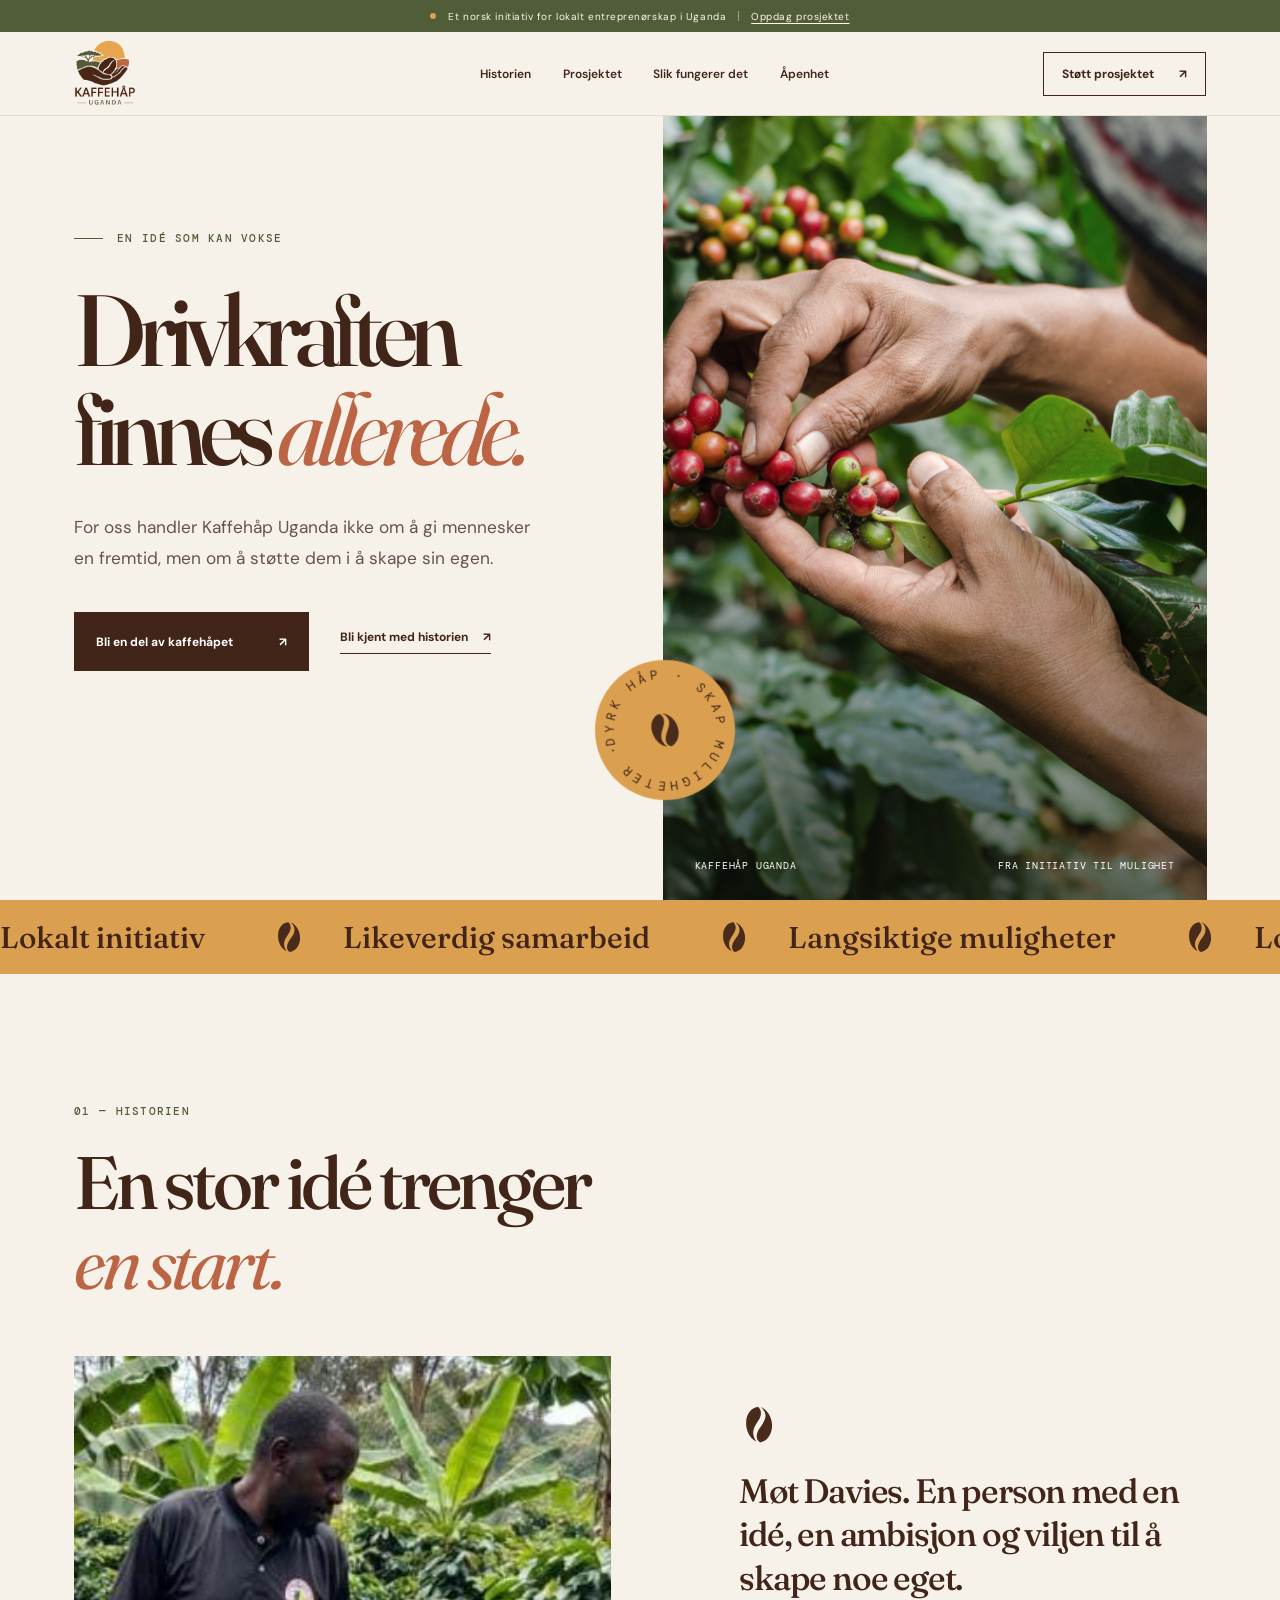
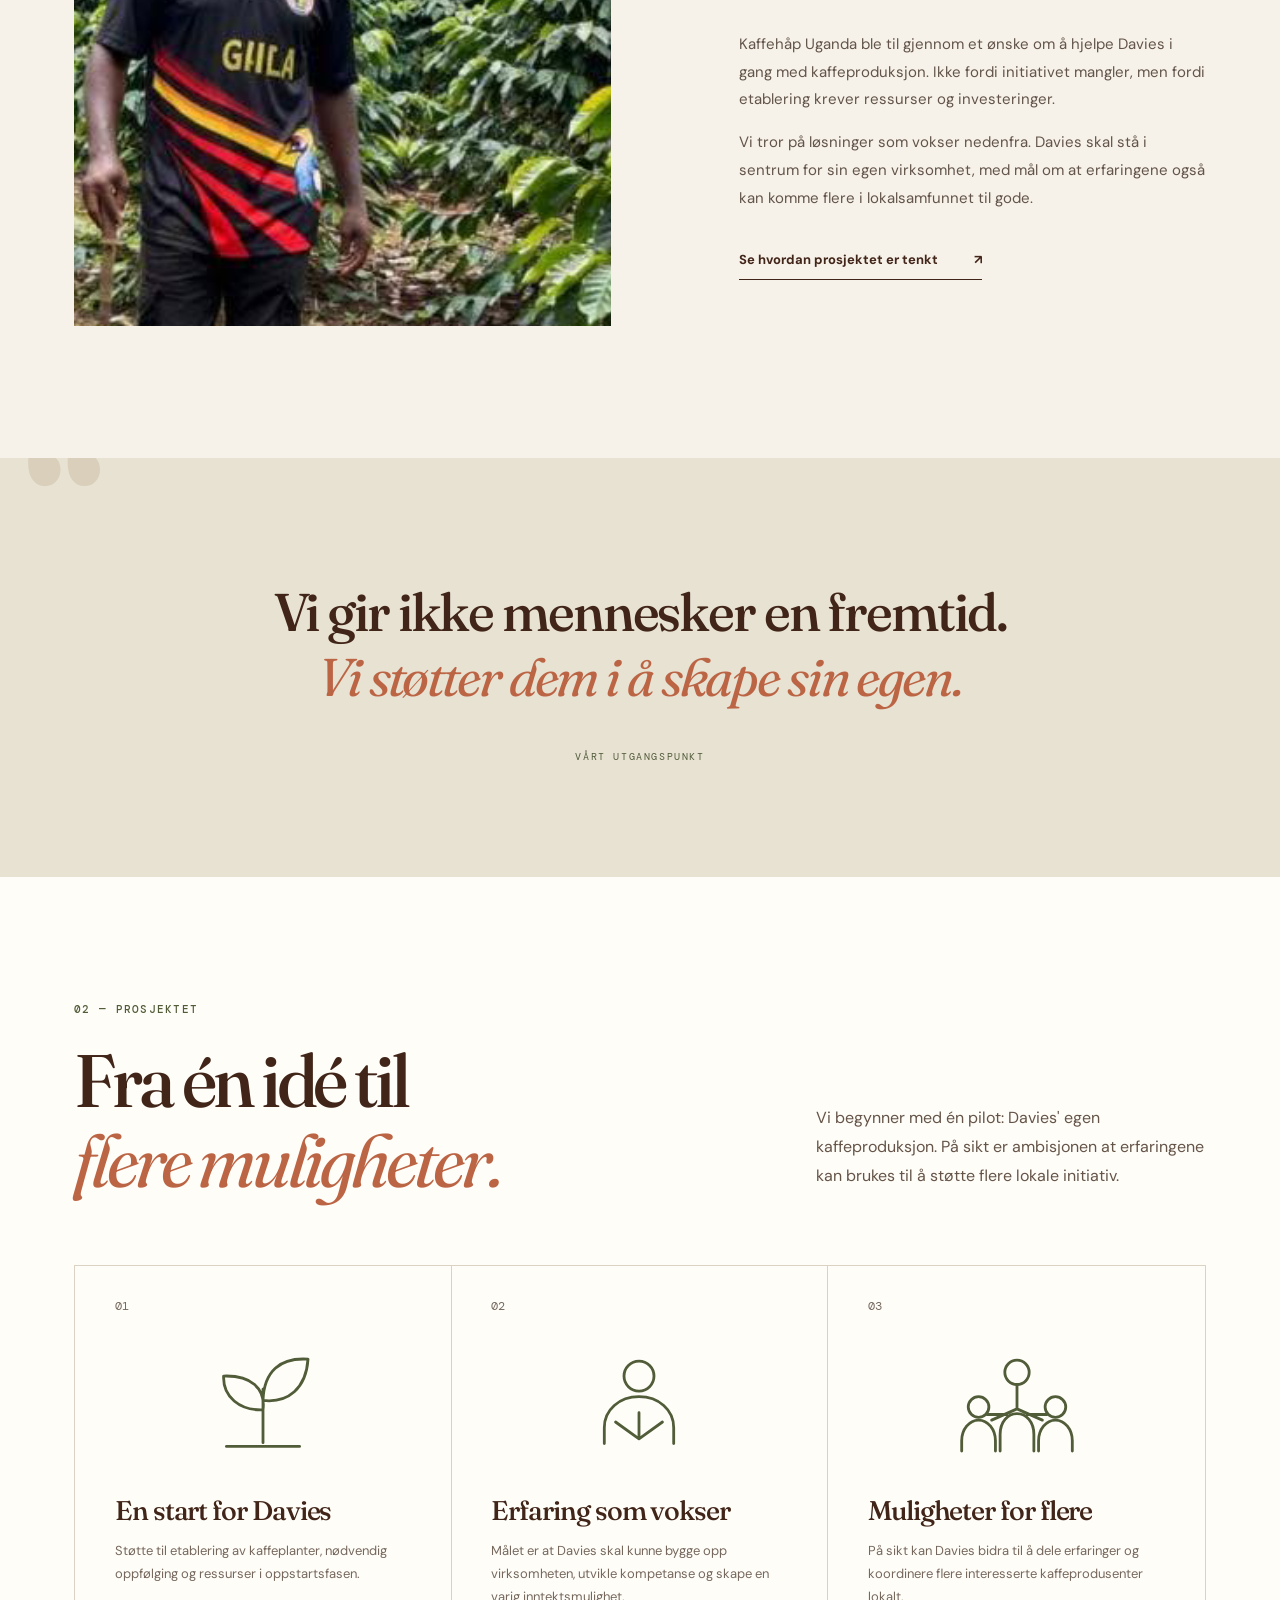
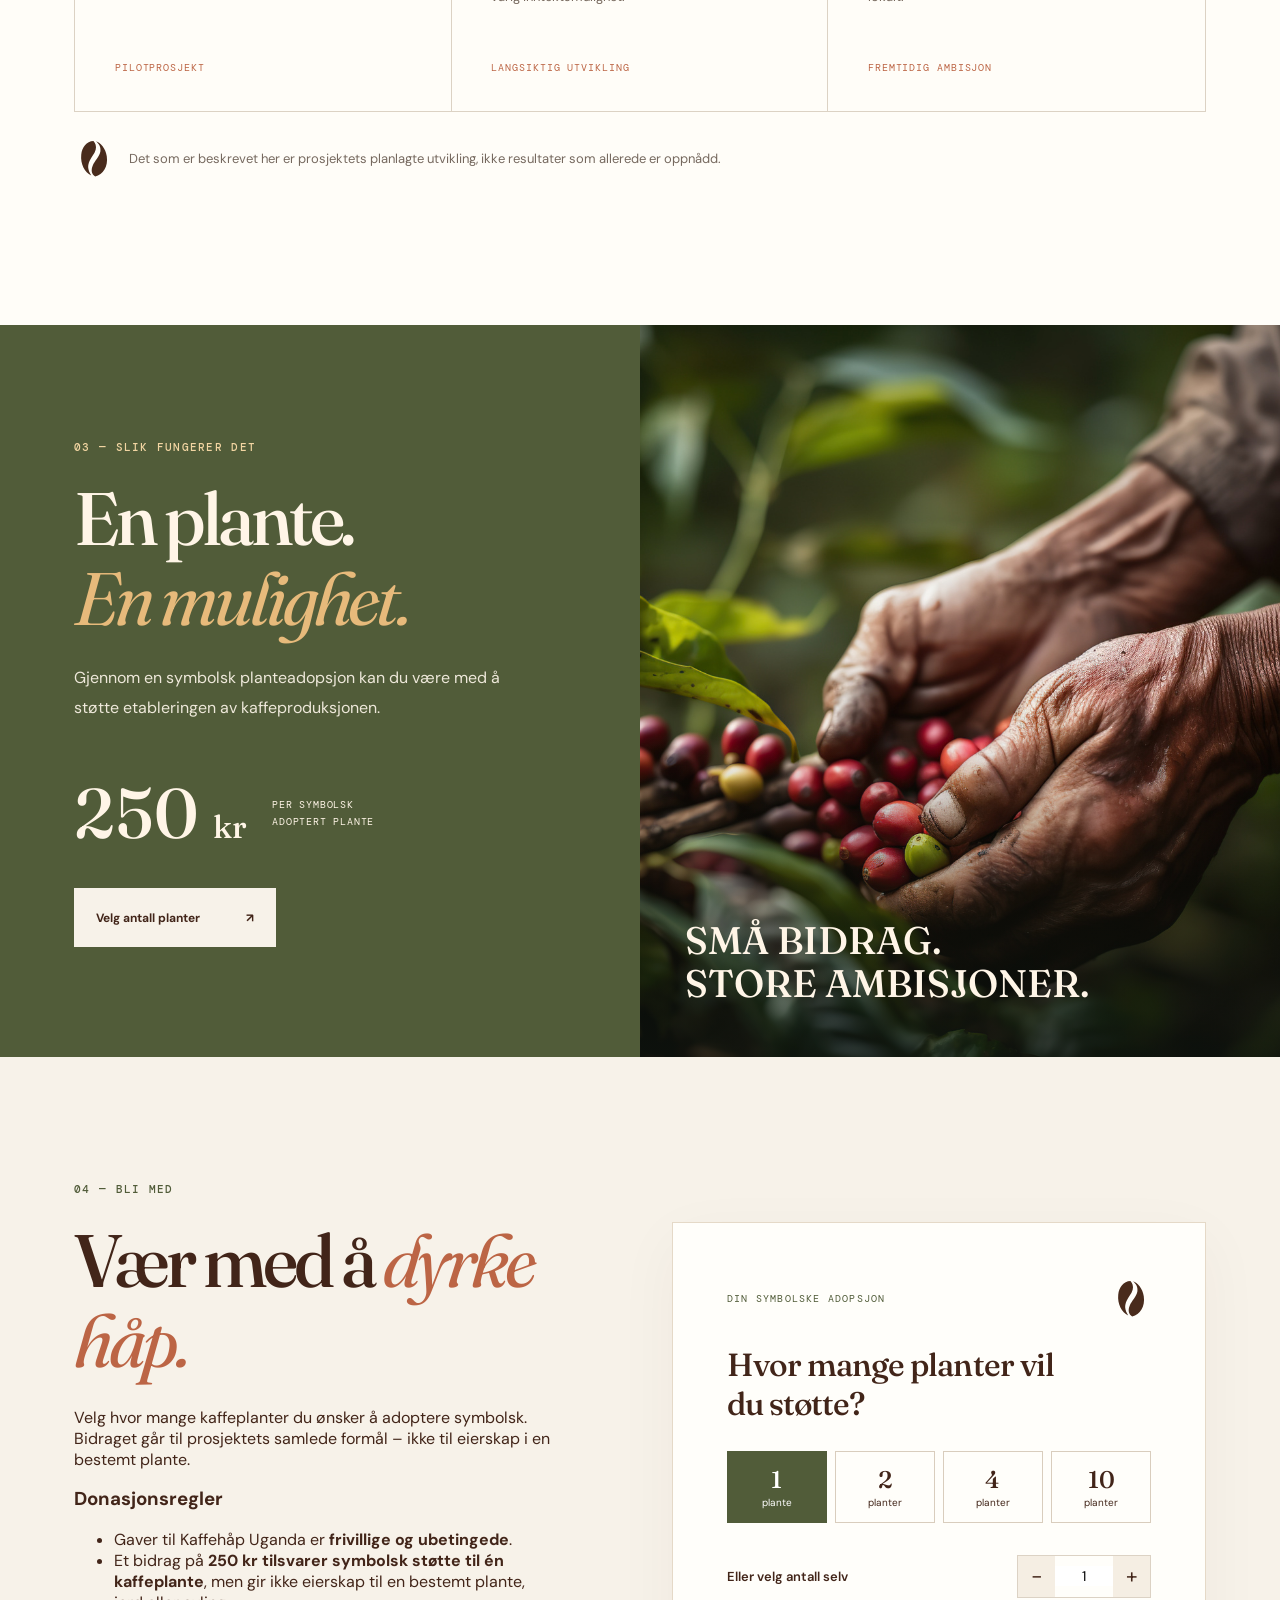
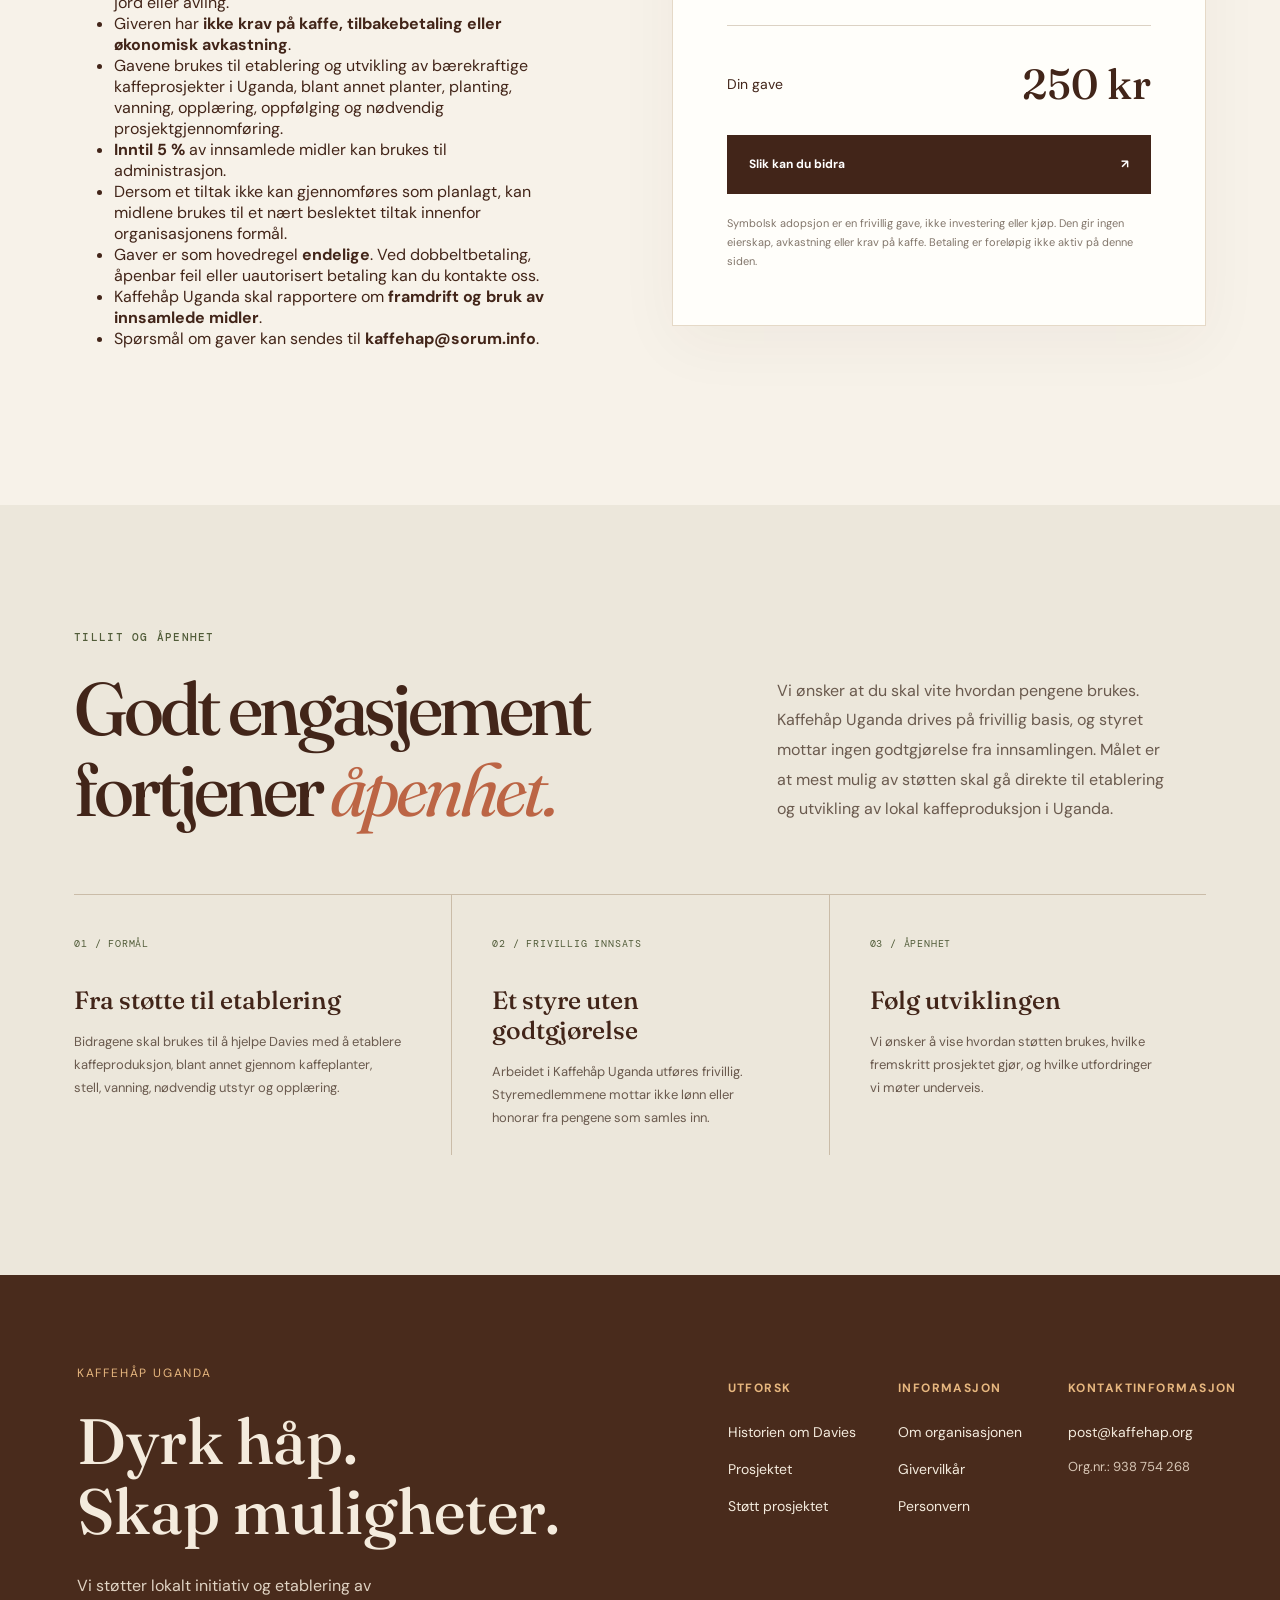
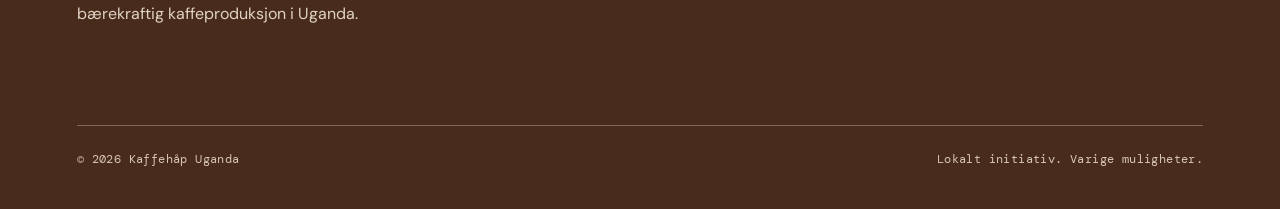
==== commit 3e71c96b: "Merge branch 'Egne-infosider'" ====
--- a/index.html
+++ b/index.html
@@ -350,42 +350,63 @@
         </section>
 
     
-    <footer class="site-footer">
-        <section class="footer-inner" aria-label="Om Kaffehåp Uganda">
-            <header class="footer-intro">
-                <p class="footer-kicker">KAFFEHÅP UGANDA</p>
-                <h2>Dyrk håp.<br>Skap muligheter.</h2>
-                <p>
-                    Vi støtter lokalt initiativ og etablering
-                    av bærekraftig kaffeproduksjon i Uganda.
-                </p>
-            </header>
-
-            <nav class="footer-navigation" aria-label="Bunnavigasjon">
-                <section aria-labelledby="footer-explore">
-                    <h3 id="footer-explore">Utforsk</h3>
-                    <ul>
-                        <li><a href="#historien">Historien om Davies</a></li>
-                        <li><a href="#prosjektet">Prosjektet</a></li>
-                        <li><a href="#stott">Støtt prosjektet</a></li>
-                    </ul>
-                </section>
-
-                <section aria-labelledby="footer-information">
-                    <h3 id="footer-information">Informasjon</h3>
-                    <ul>
-                        <li><a href="om-oss.html">Om organisasjonen</a></li>
-                        <li><a href="kontakt.html">Kontakt oss</a></li>
-                        <li><a href="givervilkar.html">Givervilkår</a></li>
-                        <li><a href="personvern.html">Personvern</a></li>
-                    </ul>
-                </section>
-            </nav>
-        </section>
-
-        <section class="footer-bottom" aria-label="Opphavsrett">
-            <p>© 2026 Kaffehåp Uganda</p>
-            <p>Lokalt initiativ. Varige muligheter.</p>
-        </section>
-    </footer>
+    
+<footer class="site-footer">
+    <section class="footer-inner" aria-label="Om Kaffehåp Uganda">
+
+        <header class="footer-intro">
+            <p class="footer-kicker">KAFFEHÅP UGANDA</p>
+
+            <h2>Dyrk håp.<br>Skap muligheter.</h2>
+
+            <p>
+                Vi støtter lokalt initiativ og etablering
+                av bærekraftig kaffeproduksjon i Uganda.
+            </p>
+        </header>
+
+        
+        <nav class="footer-navigation" aria-label="Bunnavigasjon">
+
+            <section aria-labelledby="footer-explore">
+                <h3 id="footer-explore">Utforsk</h3>
+
+                <ul>
+                    <li><a href="#historien">Historien om Davies</a></li>
+                    <li><a href="#prosjektet">Prosjektet</a></li>
+                    <li><a href="#stott">Støtt prosjektet</a></li>
+                </ul>
+            </section>
+
+            <section aria-labelledby="footer-information">
+                <h3 id="footer-information">Informasjon</h3>
+
+                <ul>
+                    <li><a href="om-oss.html">Om organisasjonen</a></li>
+                    <li><a href="givervilkar.html">Givervilkår</a></li>
+                    <li><a href="personvern.html">Personvern</a></li>
+                </ul>
+            </section>
+
+            <section aria-labelledby="footer-contact">
+                <h3 id="footer-contact">Kontaktinformasjon</h3>
+
+                <address>
+                    <a href="mailto:post@kaffehap.org">
+                        post@kaffehap.org
+                    </a>
+
+                    <p>Org.nr.: 938 754 268</p>
+                </address>
+            </section>
+
+        </nav>
+    </section>
+
+    <section class="footer-bottom" aria-label="Opphavsrett">
+        <p>© 2026 Kaffehåp Uganda</p>
+        <p>Lokalt initiativ. Varige muligheter.</p>
+    </section>
+</footer>
+
 </html>
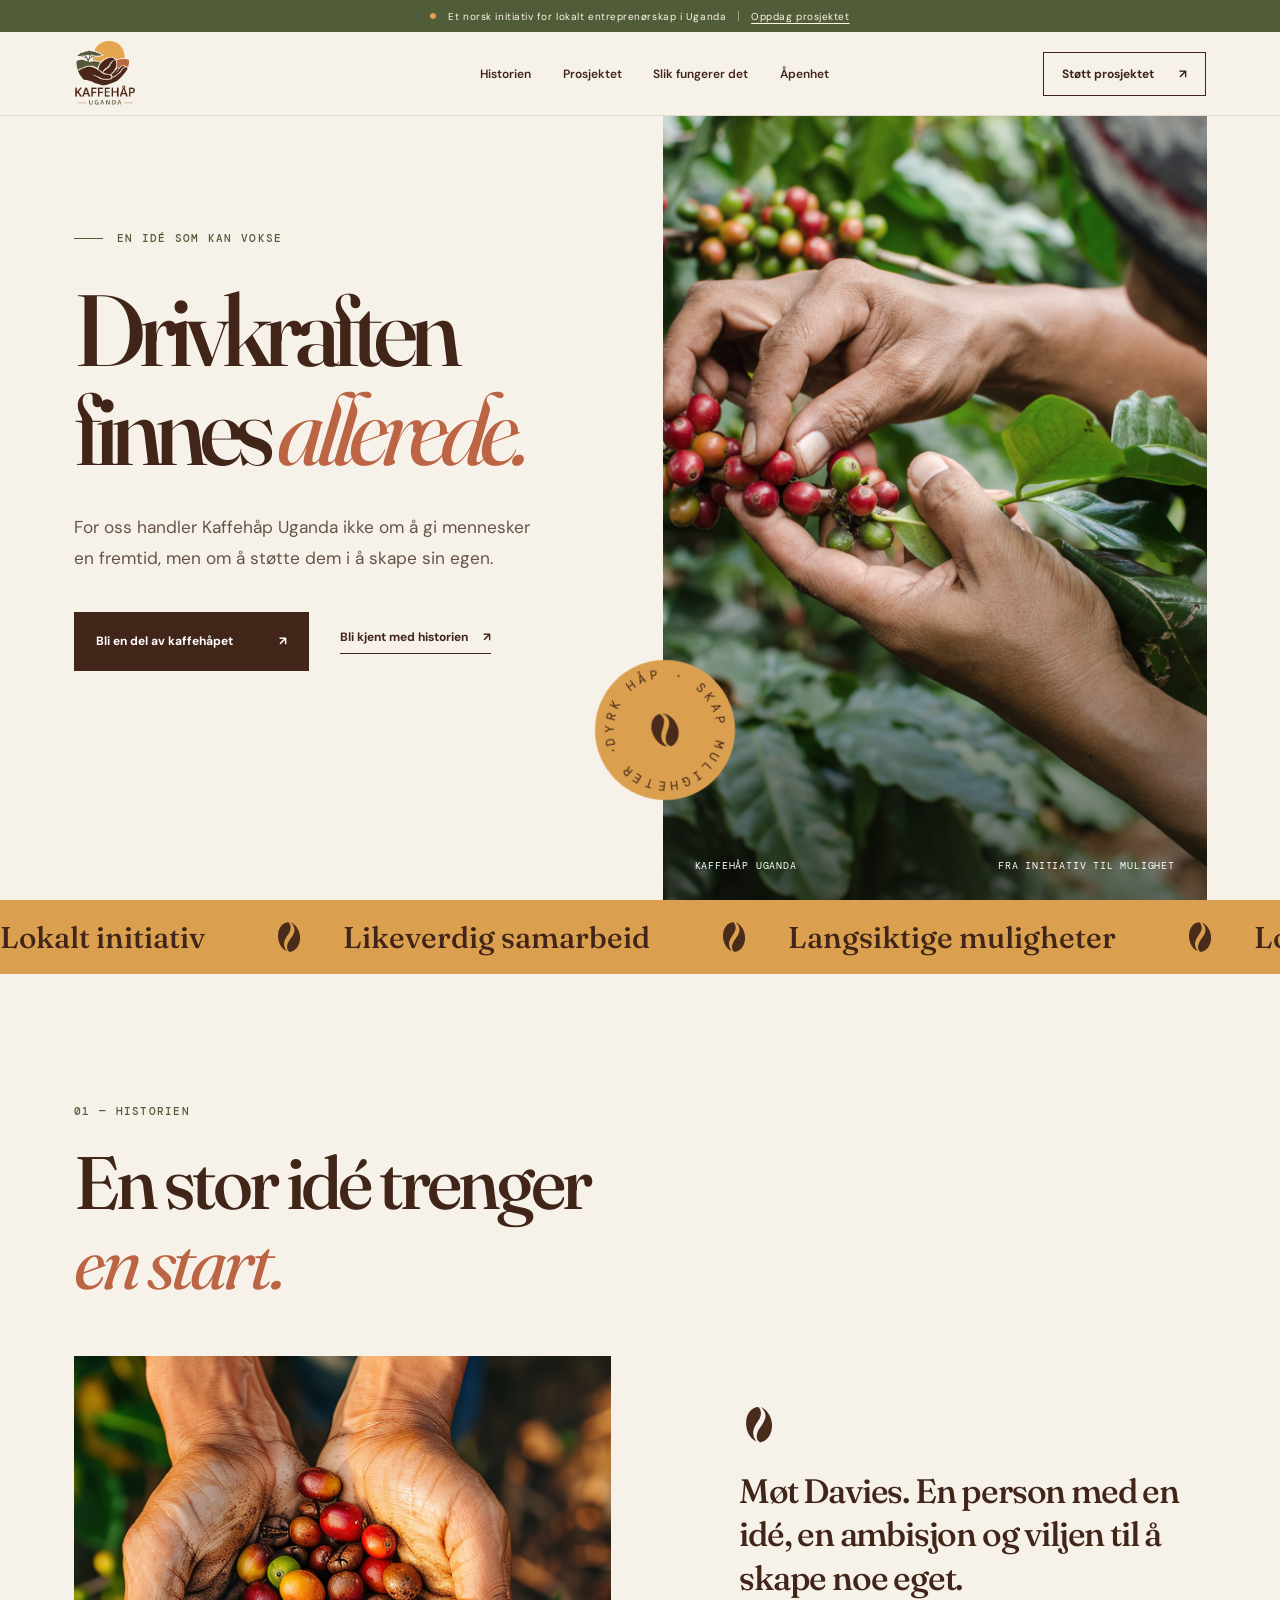
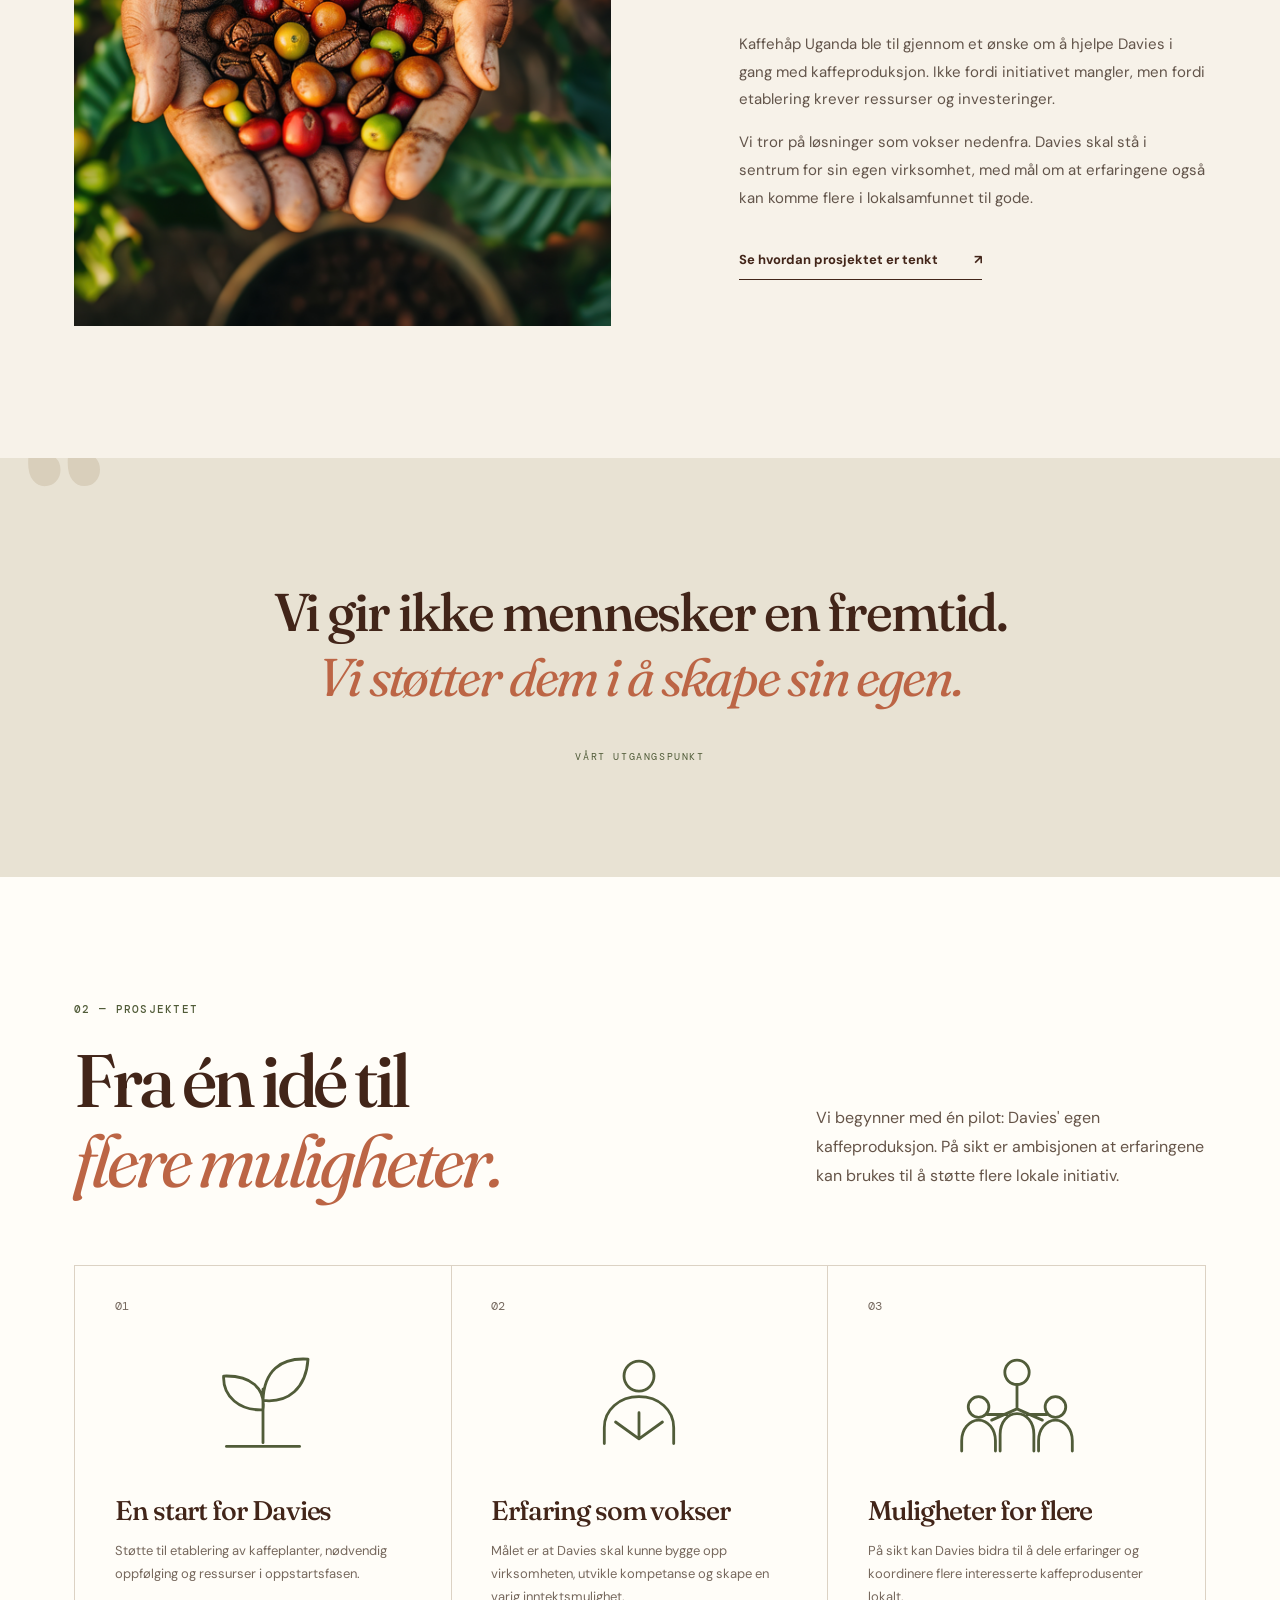
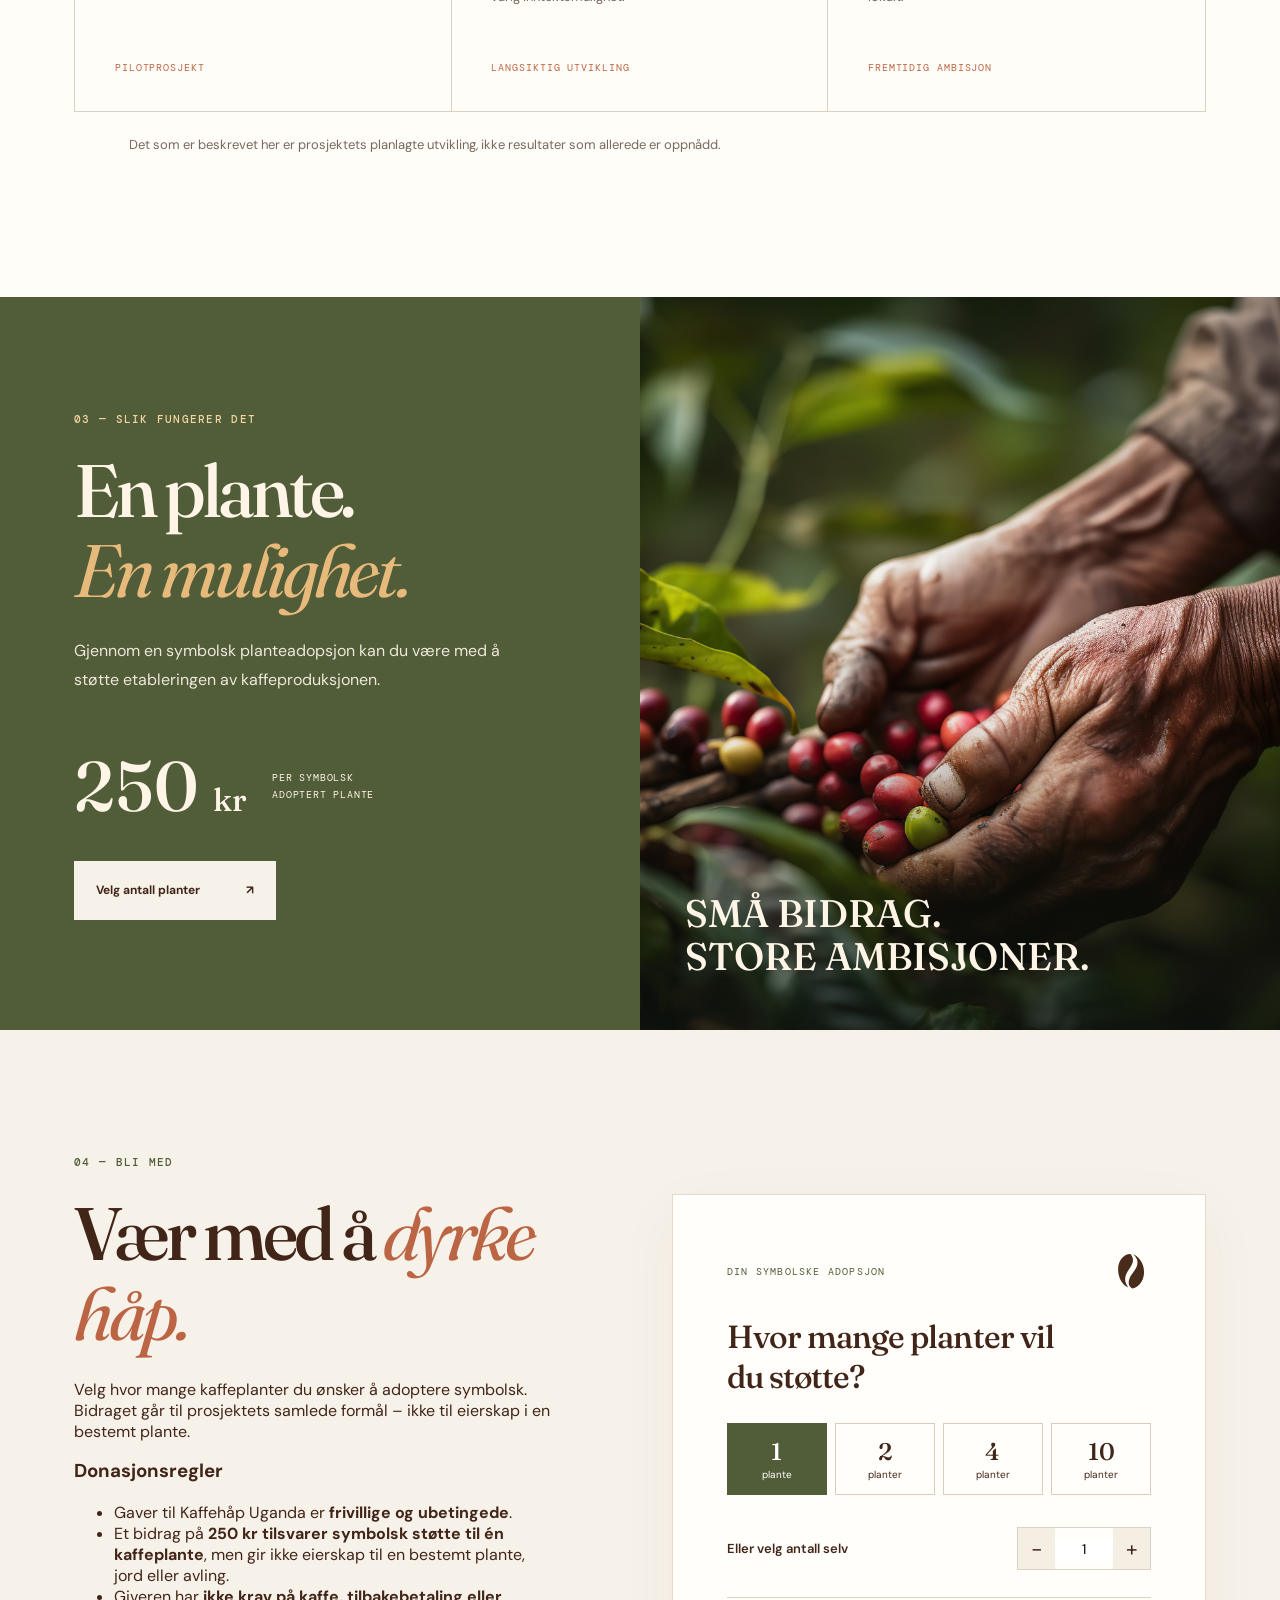
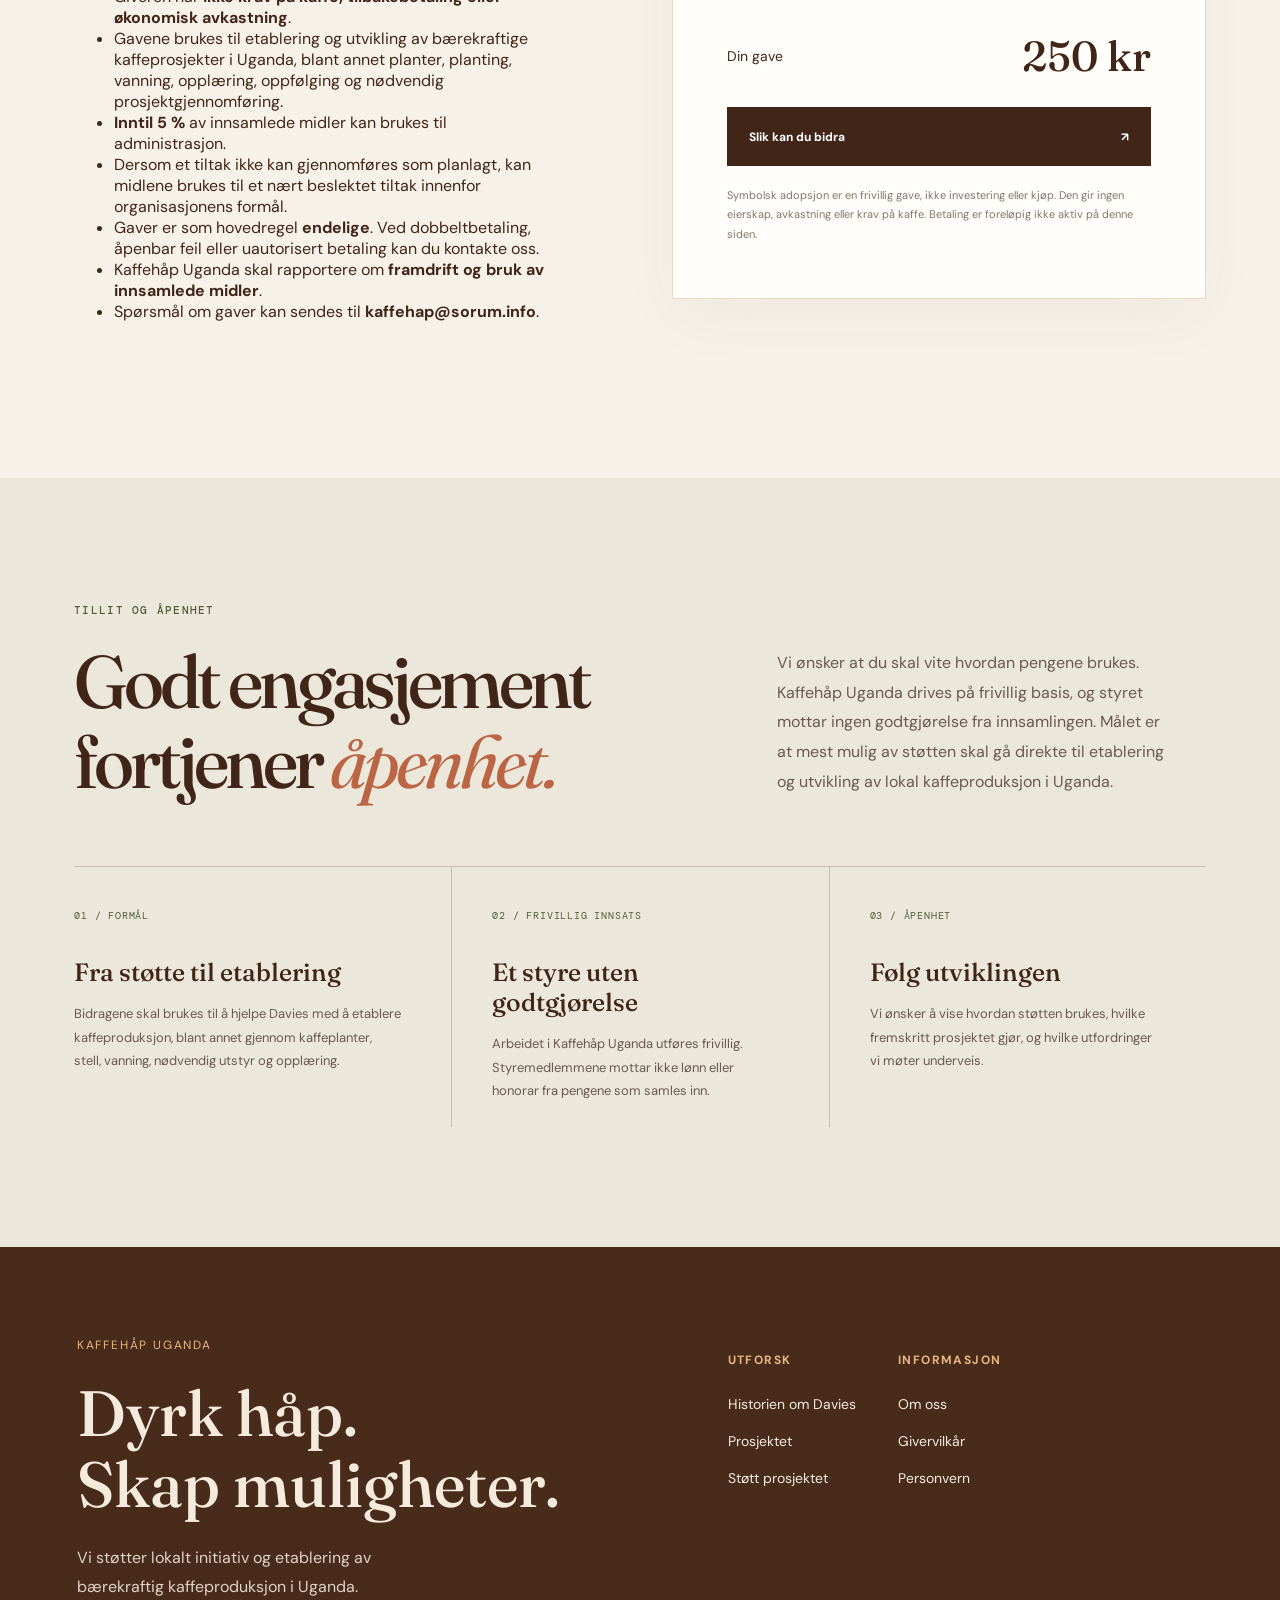
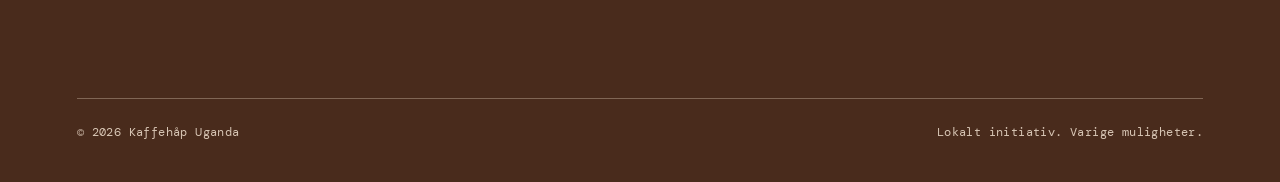
==== commit 19e83cc8: "Slått alt sammen til main Merga og koblet linker til riktig html fil" ====
--- a/index.html
+++ b/index.html
@@ -122,7 +122,7 @@
             </div>
             <div class="story-layout">
                 <div class="story-image" data-reveal>
-                    <img src="assets//Bilder/Davies_Mutebi.png" loading="lazy" alt="Illustrert kaffelandskap ved solnedgang">
+                    <img src="assets/Bilder/Kaffehap2.jpeg" loading="lazy" alt="Illustrert kaffelandskap ved solnedgang">
                 </div>
                 <div class="story-text" data-reveal>
                 <div class="mini-symbol" aria-hidden="true">
@@ -197,7 +197,6 @@
             <div class="project-footnote" data-reveal>
                 <span>
                     <img
-                        src="assets/Grafikk/profilelement.svg"
                         alt=""
                         class="profile-element"
                         aria-hidden="true"
@@ -281,7 +280,7 @@
                     <span>DIN SYMBOLSKE ADOPSJON</span>
                     <span class="tiny-sun" aria-hidden="true">
                         <img
-                            src="assets/Grafikk/profilelement.svg"
+                            src="assets/profilelement.svg"
                             alt=""
                             class="profile-element"
                             aria-hidden="true"
@@ -350,63 +349,41 @@
         </section>
 
     
-    
-<footer class="site-footer">
-    <section class="footer-inner" aria-label="Om Kaffehåp Uganda">
-
-        <header class="footer-intro">
-            <p class="footer-kicker">KAFFEHÅP UGANDA</p>
-
-            <h2>Dyrk håp.<br>Skap muligheter.</h2>
-
-            <p>
-                Vi støtter lokalt initiativ og etablering
-                av bærekraftig kaffeproduksjon i Uganda.
-            </p>
-        </header>
-
-        
-        <nav class="footer-navigation" aria-label="Bunnavigasjon">
-
-            <section aria-labelledby="footer-explore">
-                <h3 id="footer-explore">Utforsk</h3>
-
-                <ul>
-                    <li><a href="#historien">Historien om Davies</a></li>
-                    <li><a href="#prosjektet">Prosjektet</a></li>
-                    <li><a href="#stott">Støtt prosjektet</a></li>
-                </ul>
-            </section>
-
-            <section aria-labelledby="footer-information">
-                <h3 id="footer-information">Informasjon</h3>
-
-                <ul>
-                    <li><a href="om-oss.html">Om organisasjonen</a></li>
-                    <li><a href="givervilkar.html">Givervilkår</a></li>
-                    <li><a href="personvern.html">Personvern</a></li>
-                </ul>
-            </section>
-
-            <section aria-labelledby="footer-contact">
-                <h3 id="footer-contact">Kontaktinformasjon</h3>
-
-                <address>
-                    <a href="mailto:post@kaffehap.org">
-                        post@kaffehap.org
-                    </a>
-
-                    <p>Org.nr.: 938 754 268</p>
-                </address>
-            </section>
-
-        </nav>
-    </section>
-
-    <section class="footer-bottom" aria-label="Opphavsrett">
-        <p>© 2026 Kaffehåp Uganda</p>
-        <p>Lokalt initiativ. Varige muligheter.</p>
-    </section>
-</footer>
-
+    <footer class="site-footer">
+        <section class="footer-inner" aria-label="Om Kaffehåp Uganda">
+            <header class="footer-intro">
+                <p class="footer-kicker">KAFFEHÅP UGANDA</p>
+                <h2>Dyrk håp.<br>Skap muligheter.</h2>
+                <p>
+                    Vi støtter lokalt initiativ og etablering
+                    av bærekraftig kaffeproduksjon i Uganda.
+                </p>
+            </header>
+
+            <nav class="footer-navigation" aria-label="Bunnavigasjon">
+                <section aria-labelledby="footer-explore">
+                    <h3 id="footer-explore">Utforsk</h3>
+                    <ul>
+                        <li><a href="#historien">Historien om Davies</a></li>
+                        <li><a href="#prosjektet">Prosjektet</a></li>
+                        <li><a href="#stott">Støtt prosjektet</a></li>
+                    </ul>
+                </section>
+
+                <section aria-labelledby="footer-information">
+                    <h3 id="footer-information">Informasjon</h3>
+                    <ul>
+                        <li><a href="about.html">Om oss</a></li>
+                        <li><a href="givervilkar.html">Givervilkår</a></li>
+                        <li><a href="personvern.html">Personvern</a></li>
+                    </ul>
+                </section>
+            </nav>
+        </section>
+
+        <section class="footer-bottom" aria-label="Opphavsrett">
+            <p>© 2026 Kaffehåp Uganda</p>
+            <p>Lokalt initiativ. Varige muligheter.</p>
+        </section>
+    </footer>
 </html>
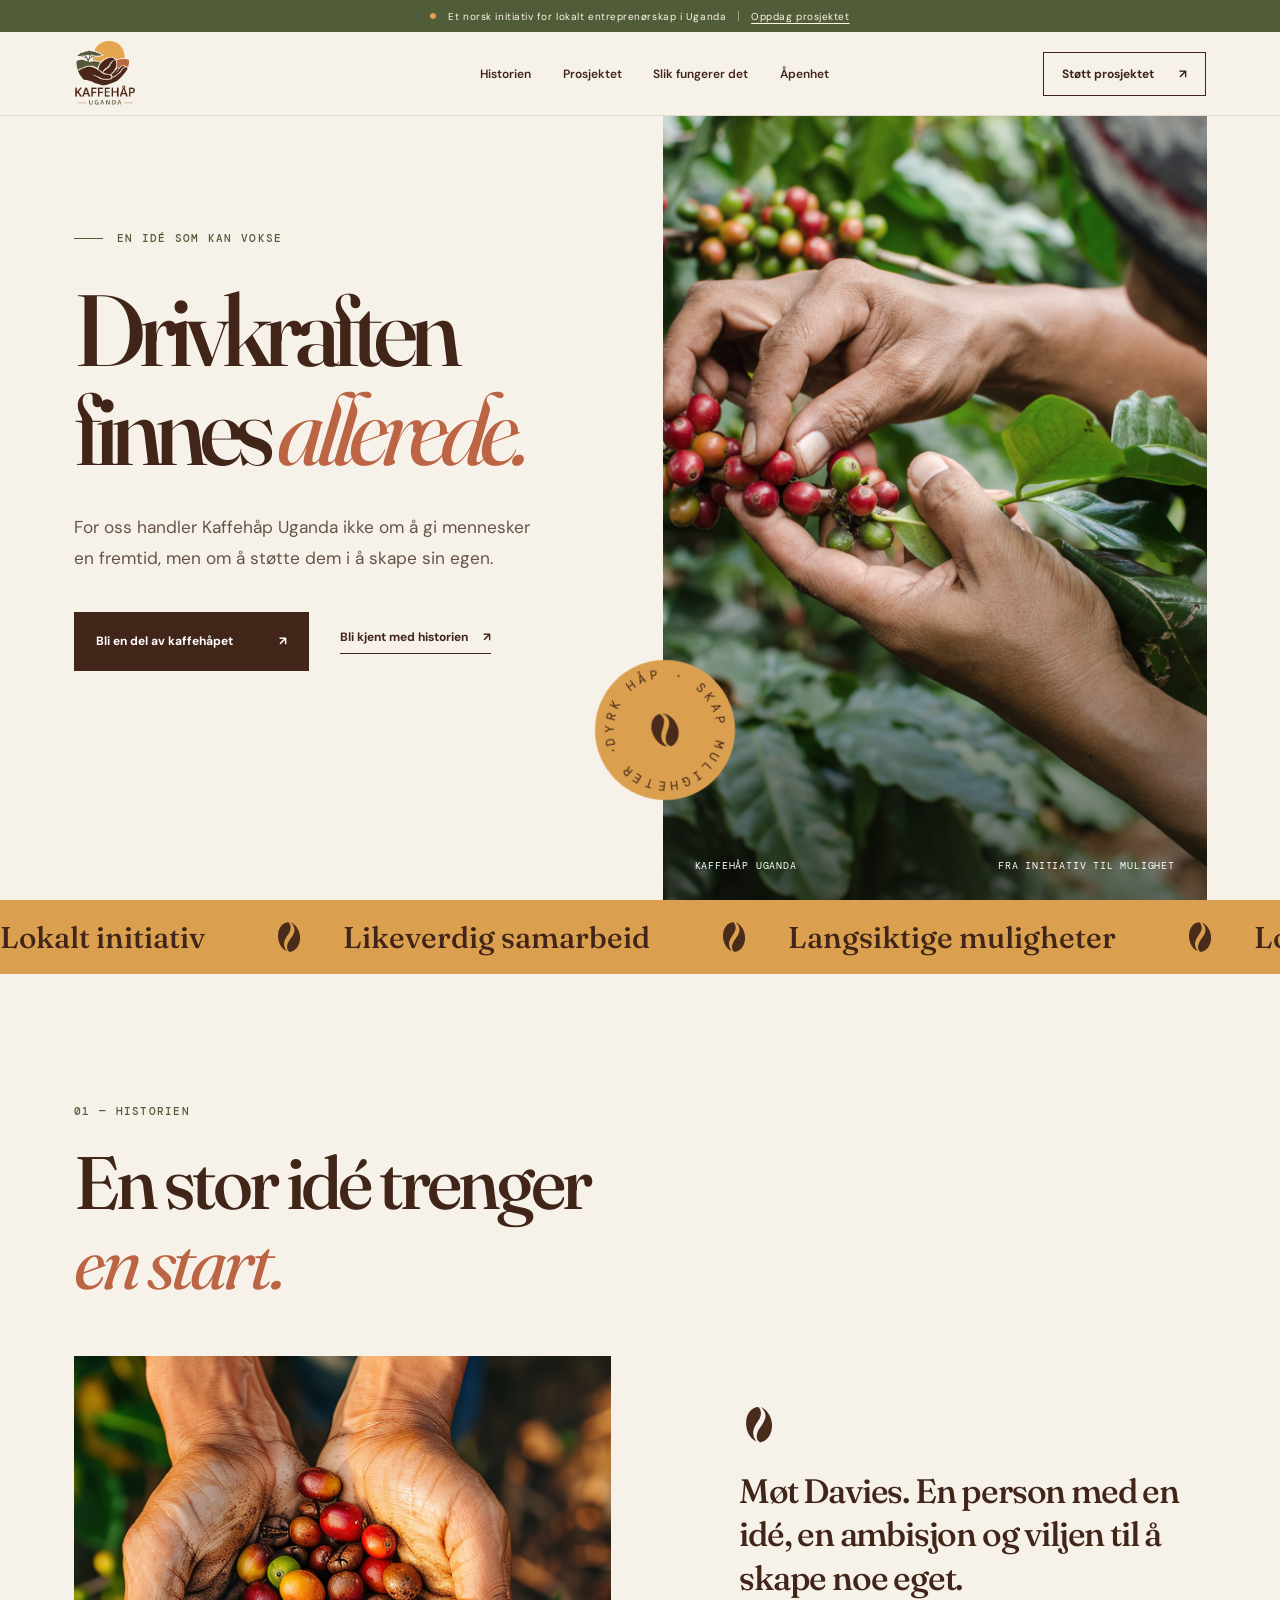
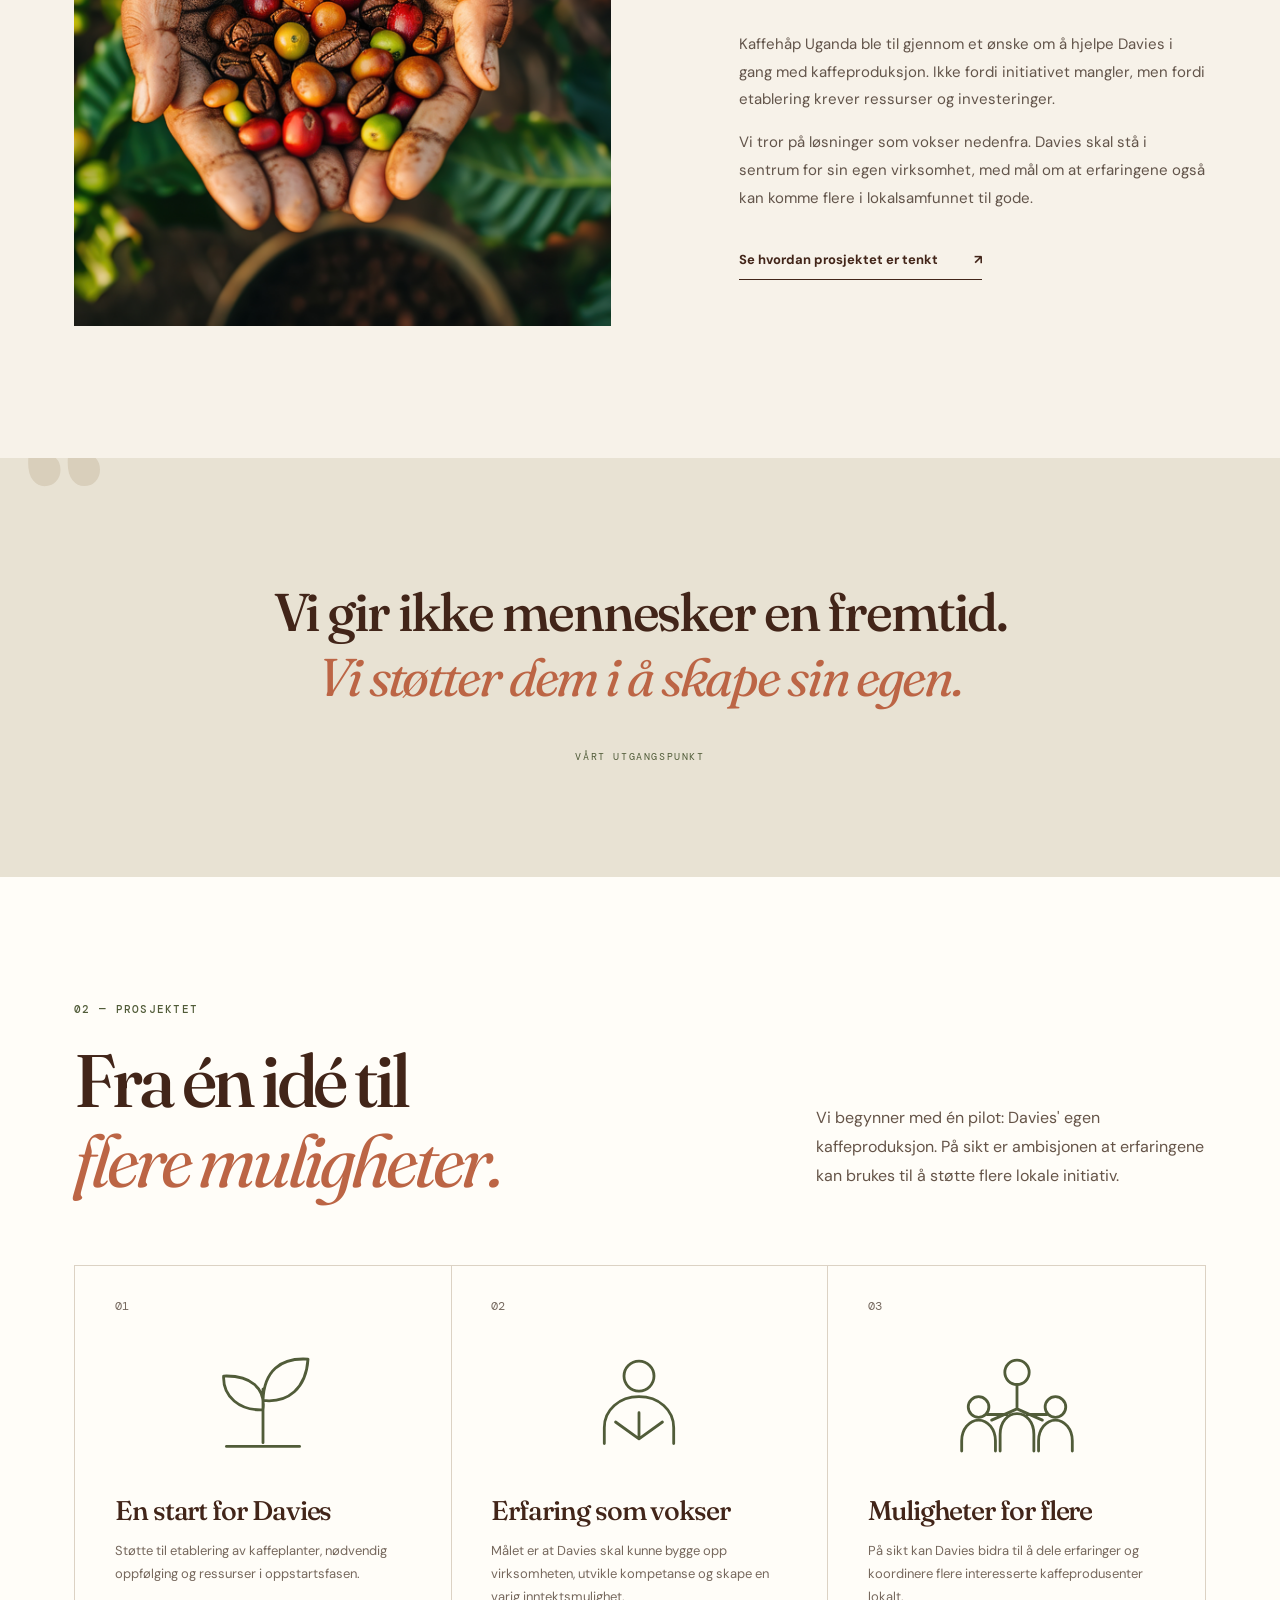
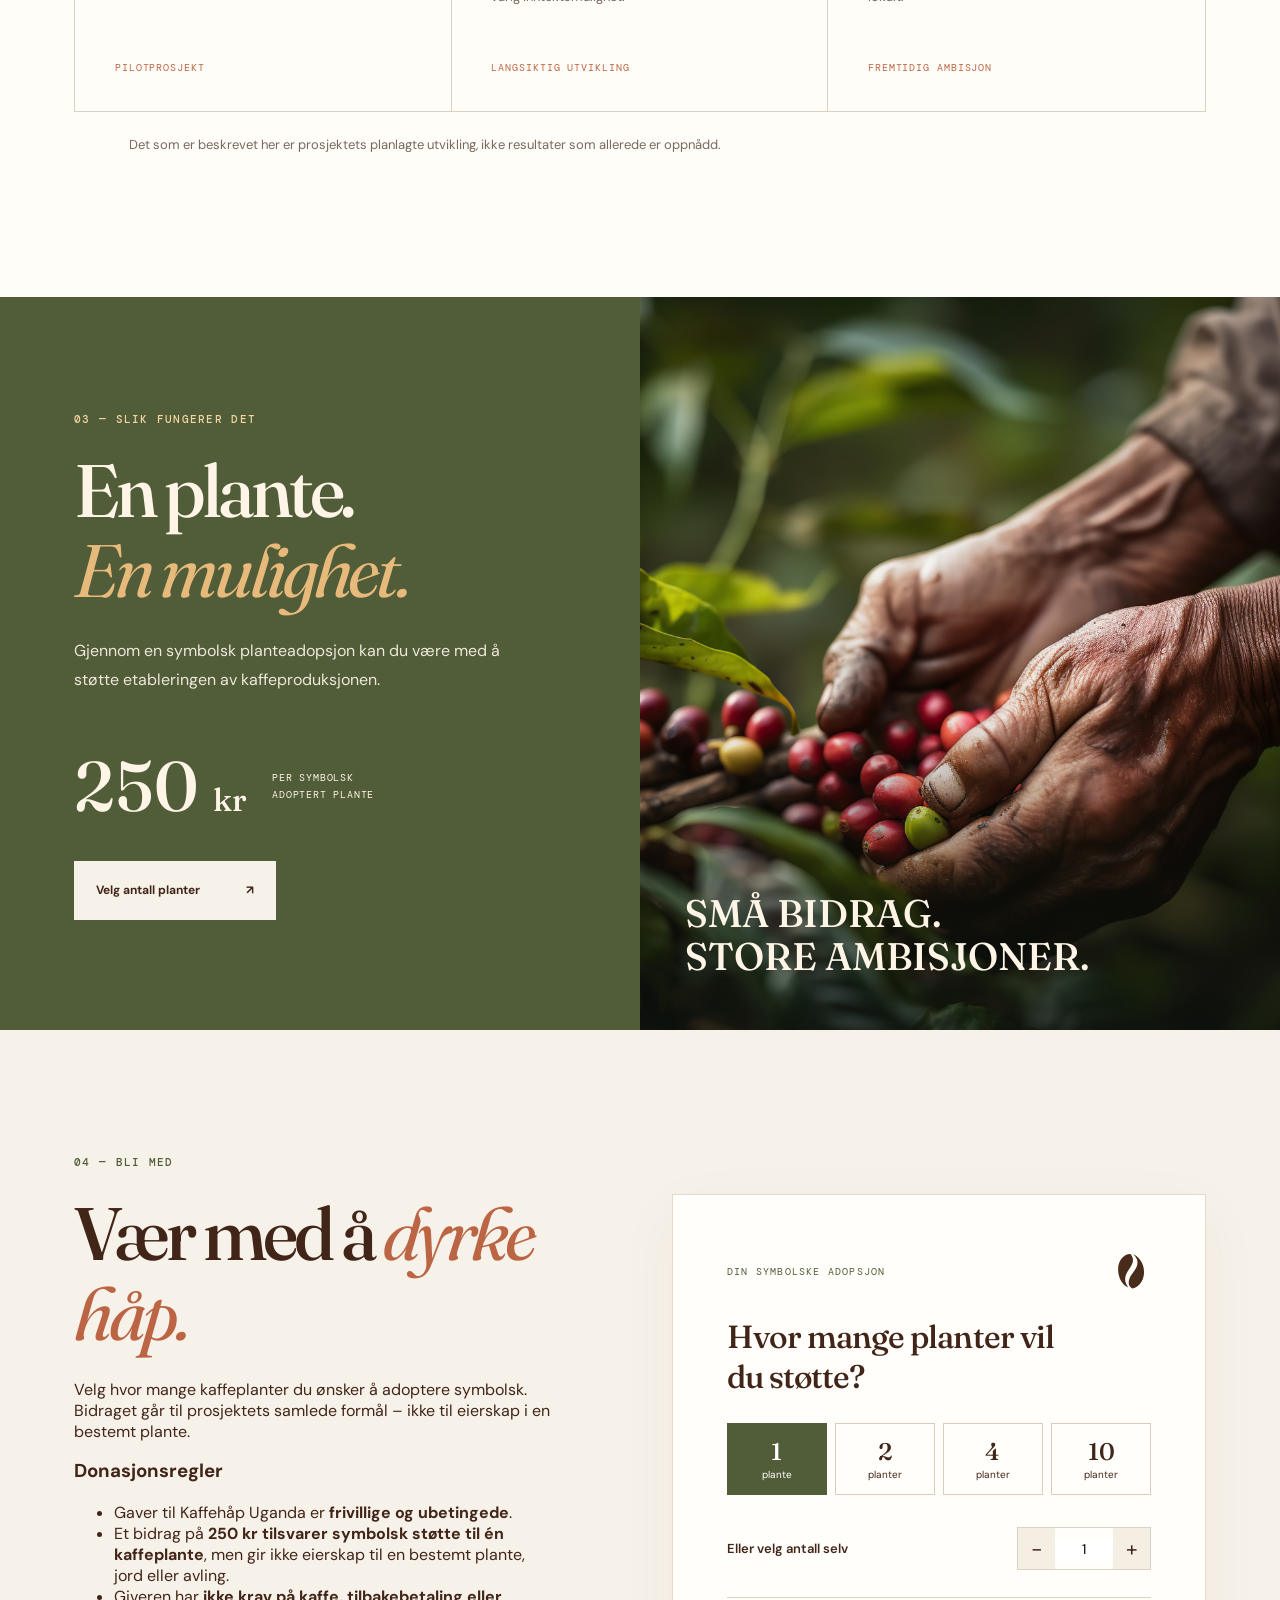
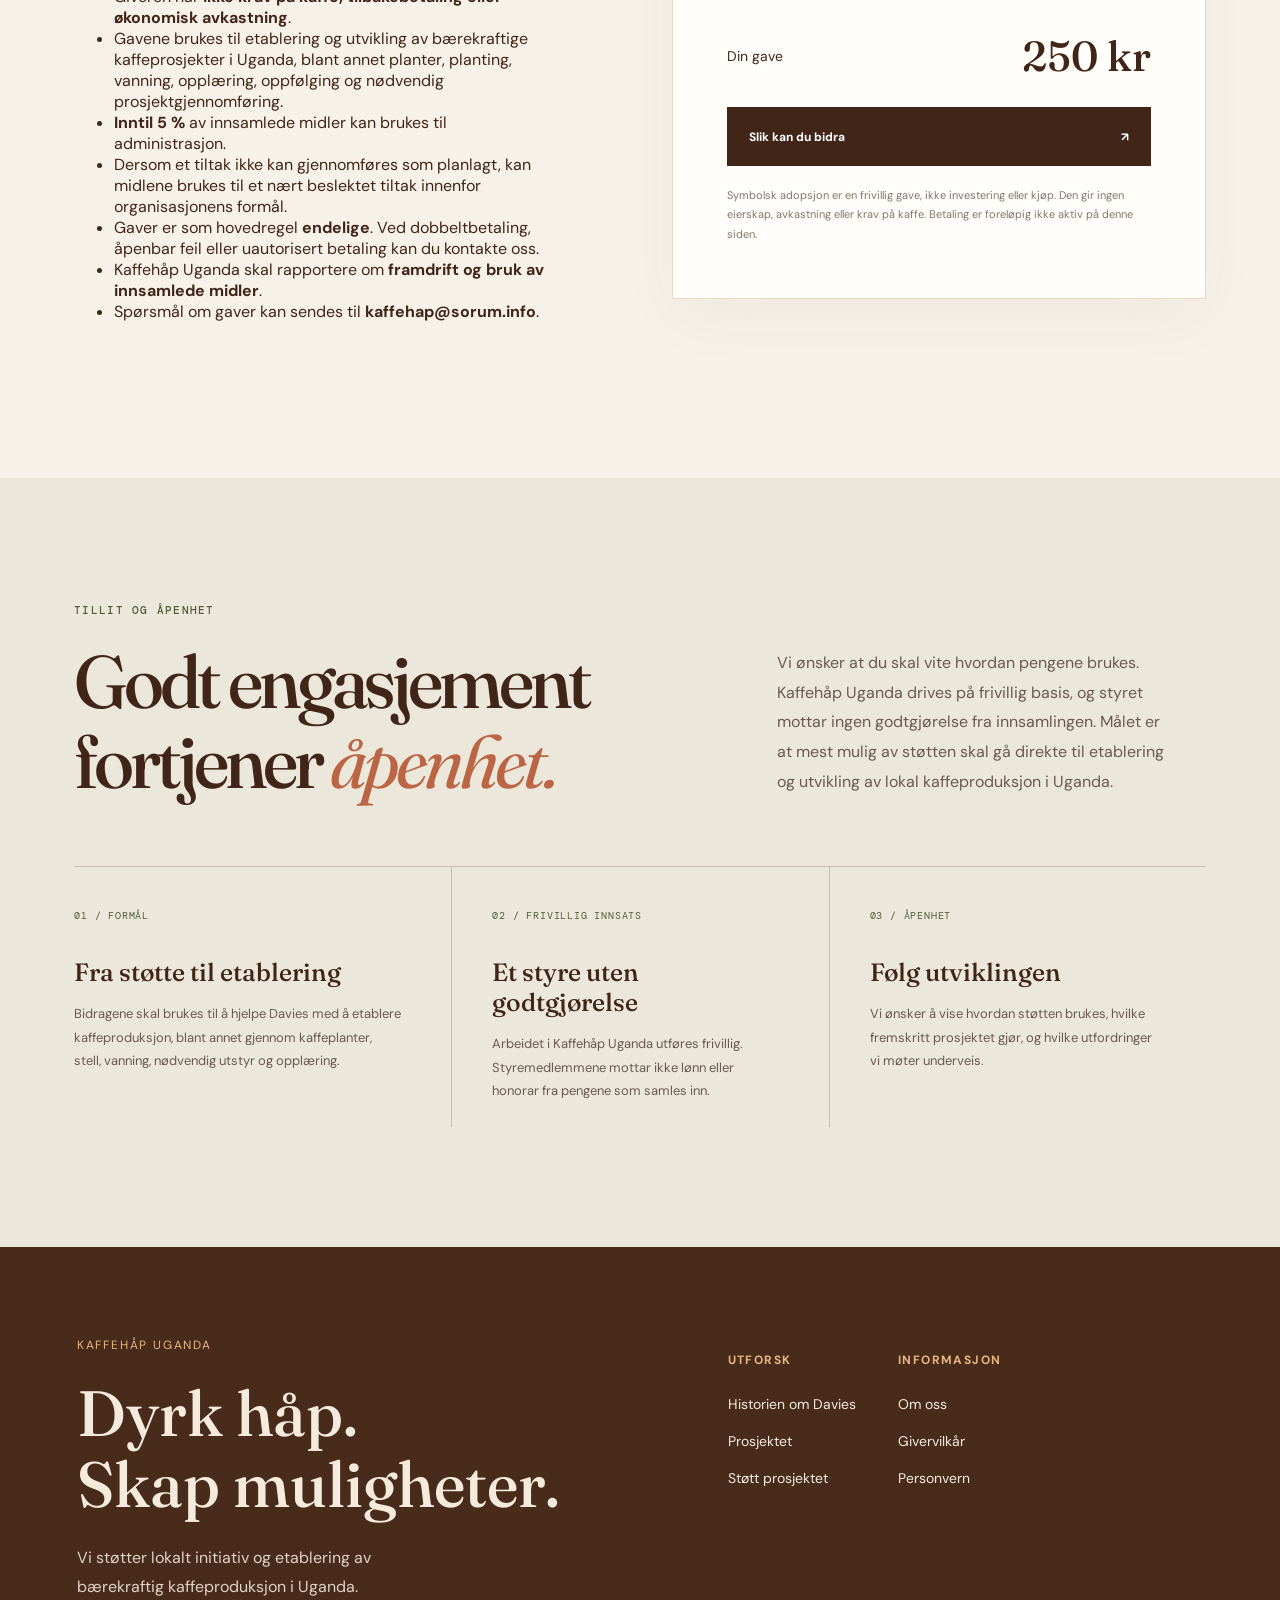
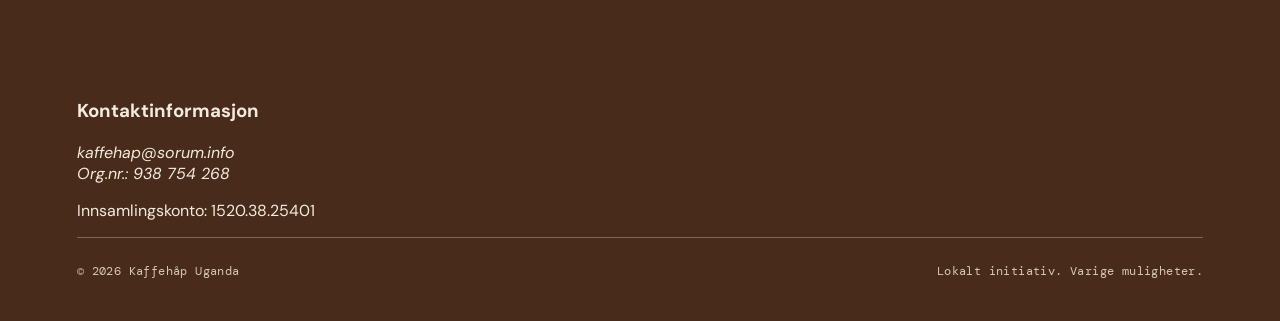
==== commit 37493666: "gjort endring i alle html filer" ====
--- a/index.html
+++ b/index.html
@@ -380,6 +380,18 @@
                 </section>
             </nav>
         </section>
+        <section aria-labelledby="footer-contact">
+                <h3 id="footer-contact">Kontaktinformasjon</h3>
+
+                <address>
+                    <a href="mailto:kaffehap@sorum.info">
+                        kaffehap@sorum.info
+                    </a>
+
+                    <p>Org.nr.: 938 754 268</p>
+                </address>
+                <p>Innsamlingskonto: 1520.38.25401</p>
+            </section>
 
         <section class="footer-bottom" aria-label="Opphavsrett">
             <p>© 2026 Kaffehåp Uganda</p>
--- a/style.css
+++ b/style.css
@@ -1232,6 +1232,7 @@
     color: #D8C6B5;
 }
 
+
 .footer-navigation h3 {
     font-size: 12px;
     letter-spacing: .12em;
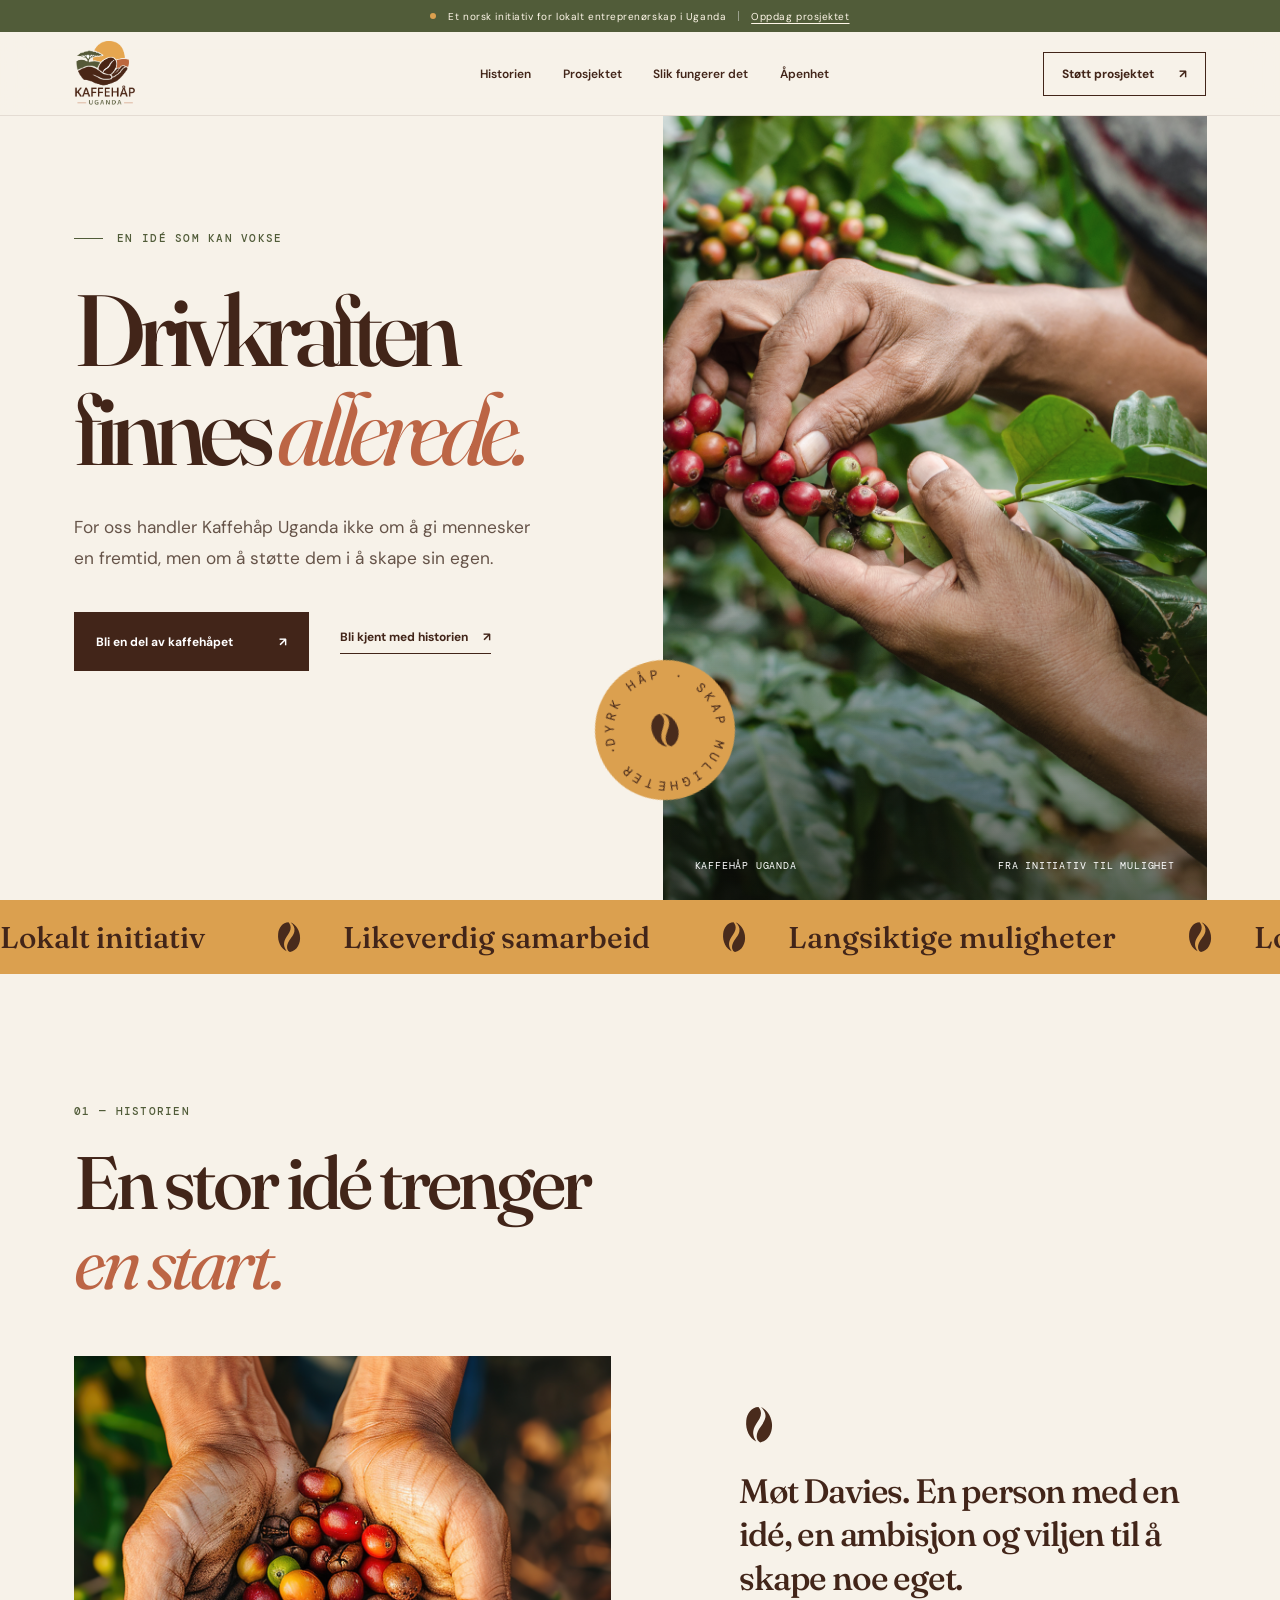
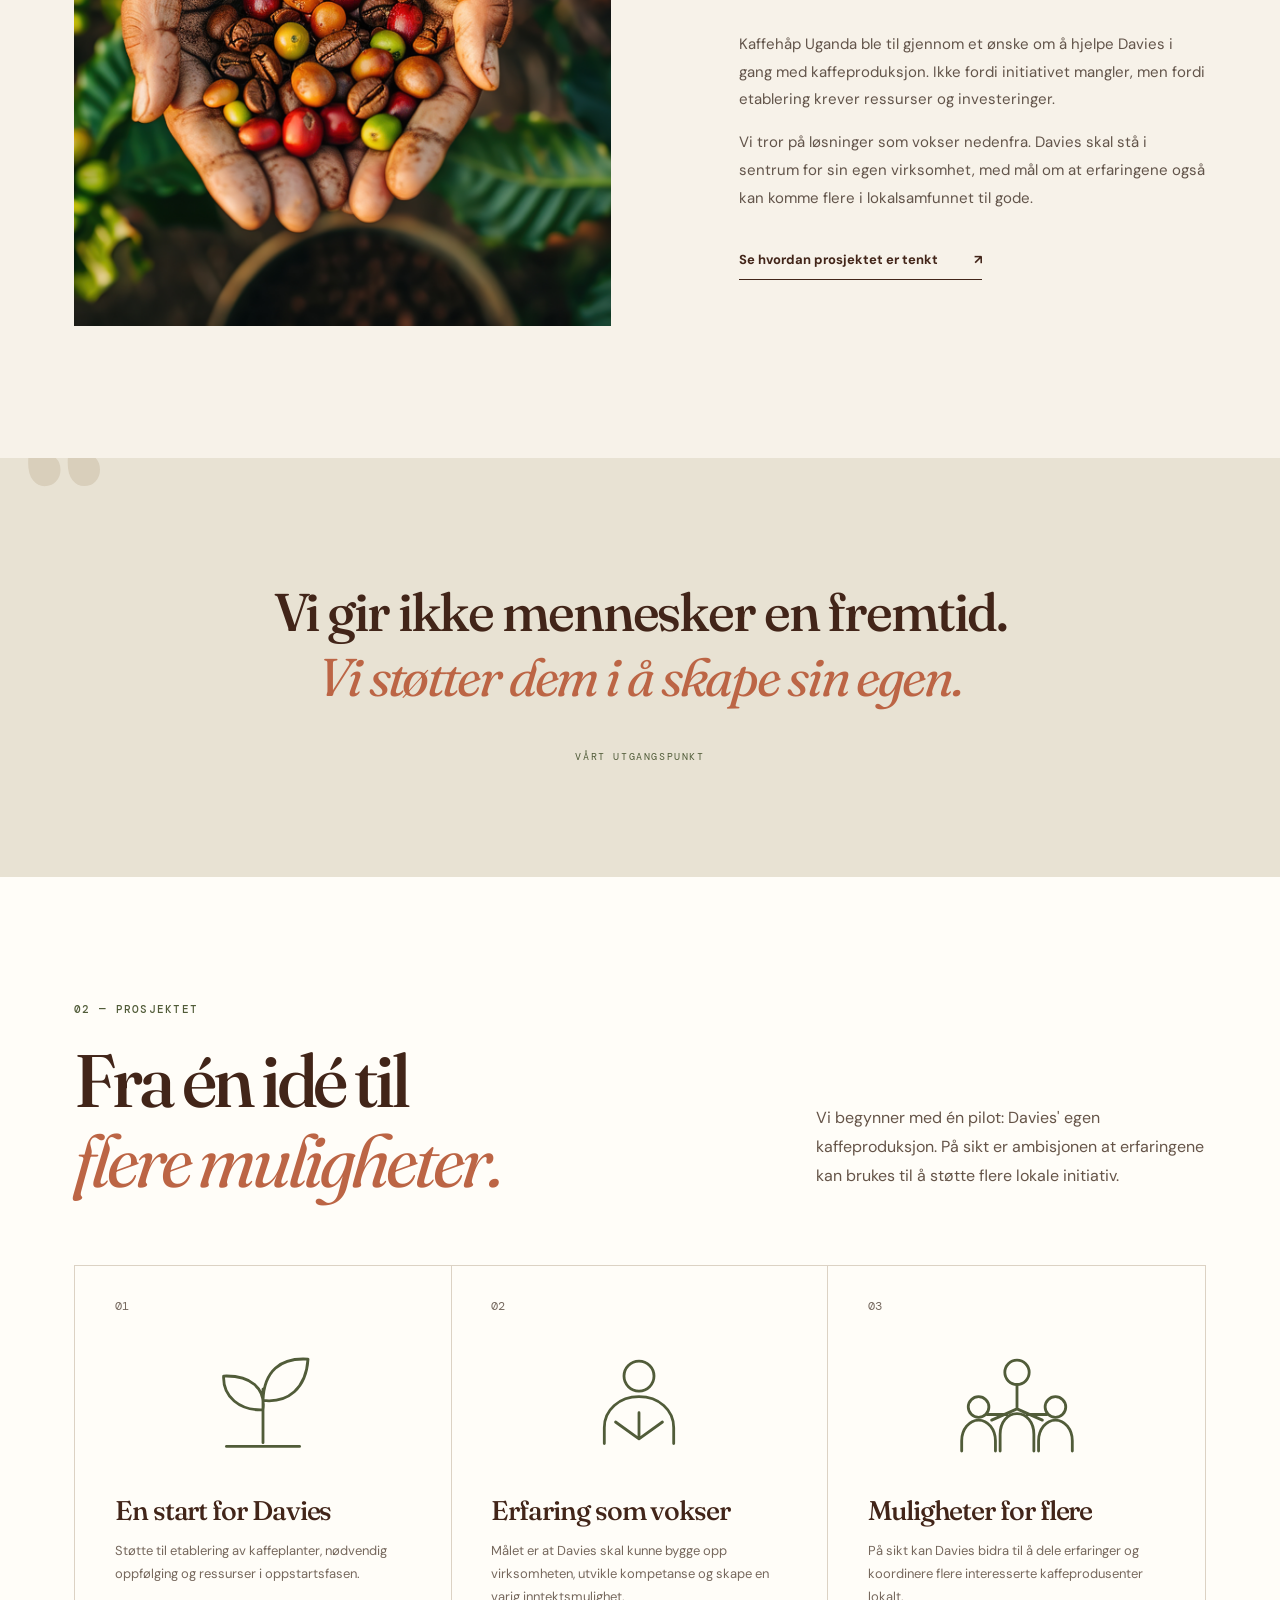
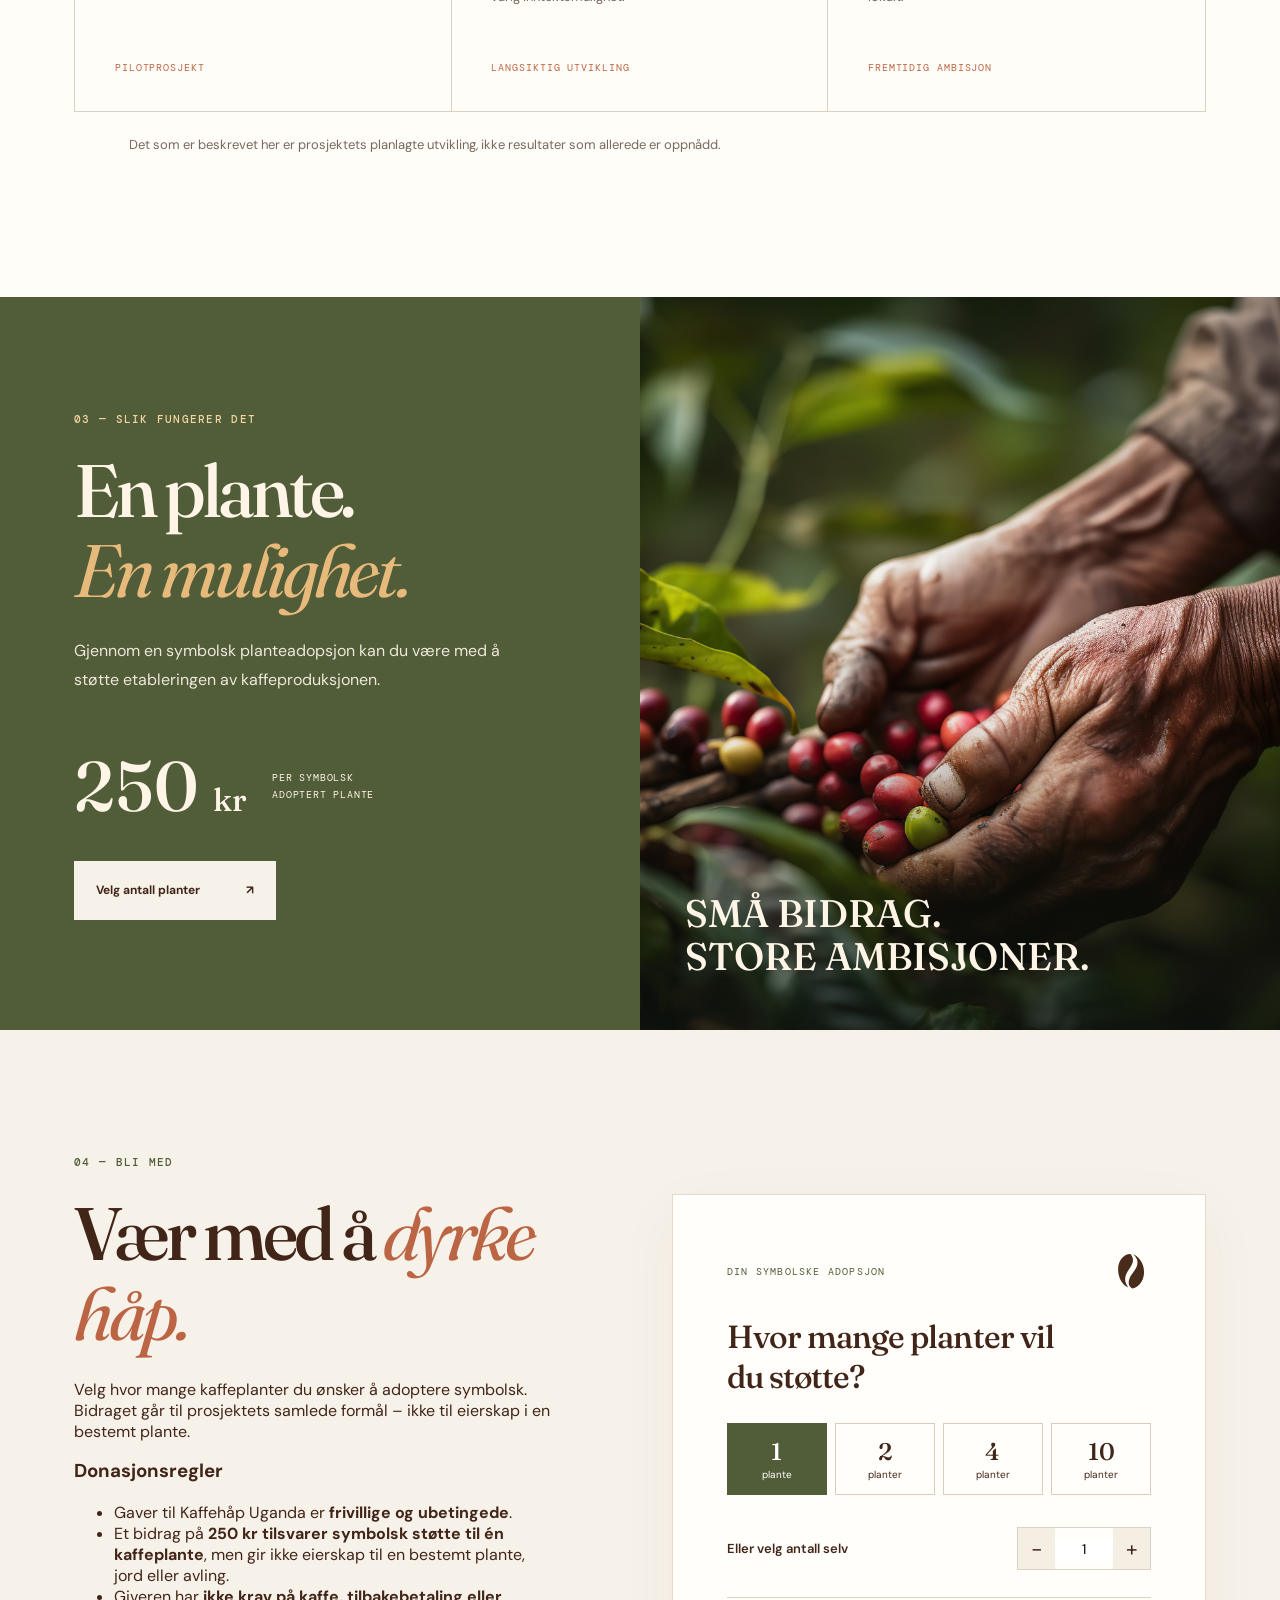
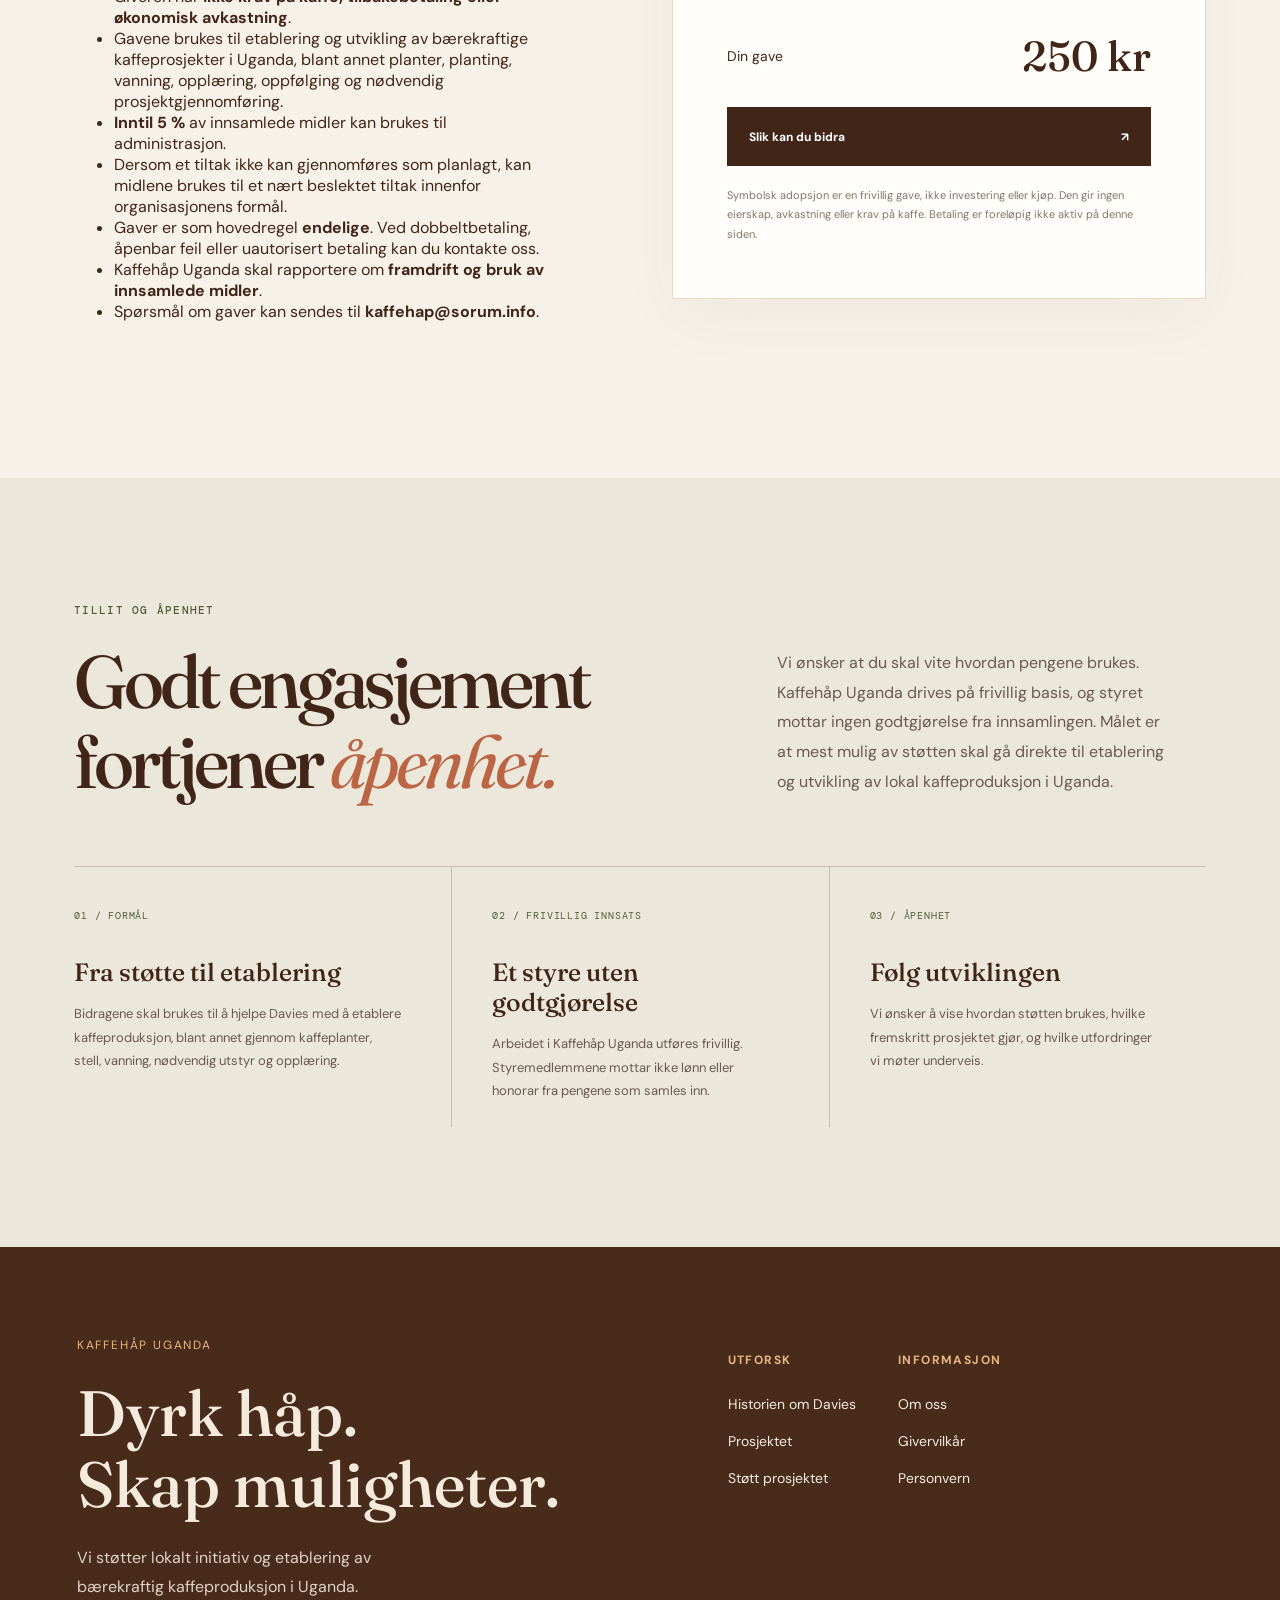
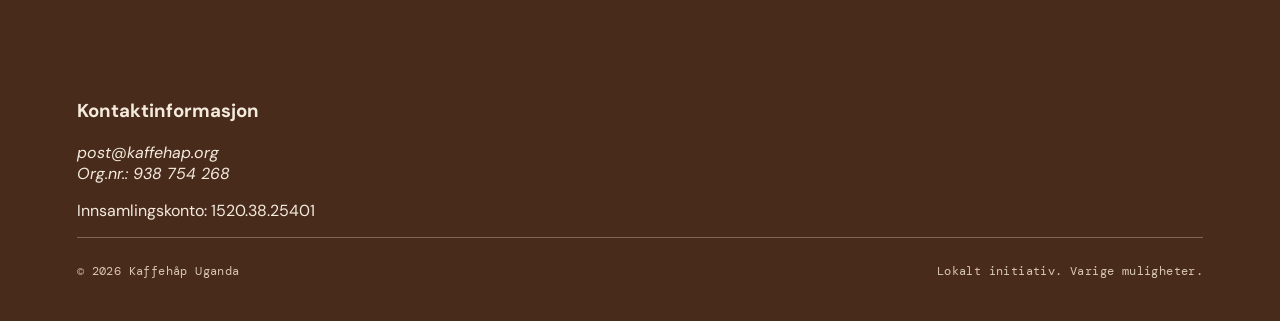
==== commit e9b63822: "endret adresse (epost)" ====
--- a/index.html
+++ b/index.html
@@ -384,8 +384,8 @@
                 <h3 id="footer-contact">Kontaktinformasjon</h3>
 
                 <address>
-                    <a href="mailto:kaffehap@sorum.info">
-                        kaffehap@sorum.info
+                    <a href="mailto:post@kaffehap.org">
+                        post@kaffehap.org
                     </a>
 
                     <p>Org.nr.: 938 754 268</p>
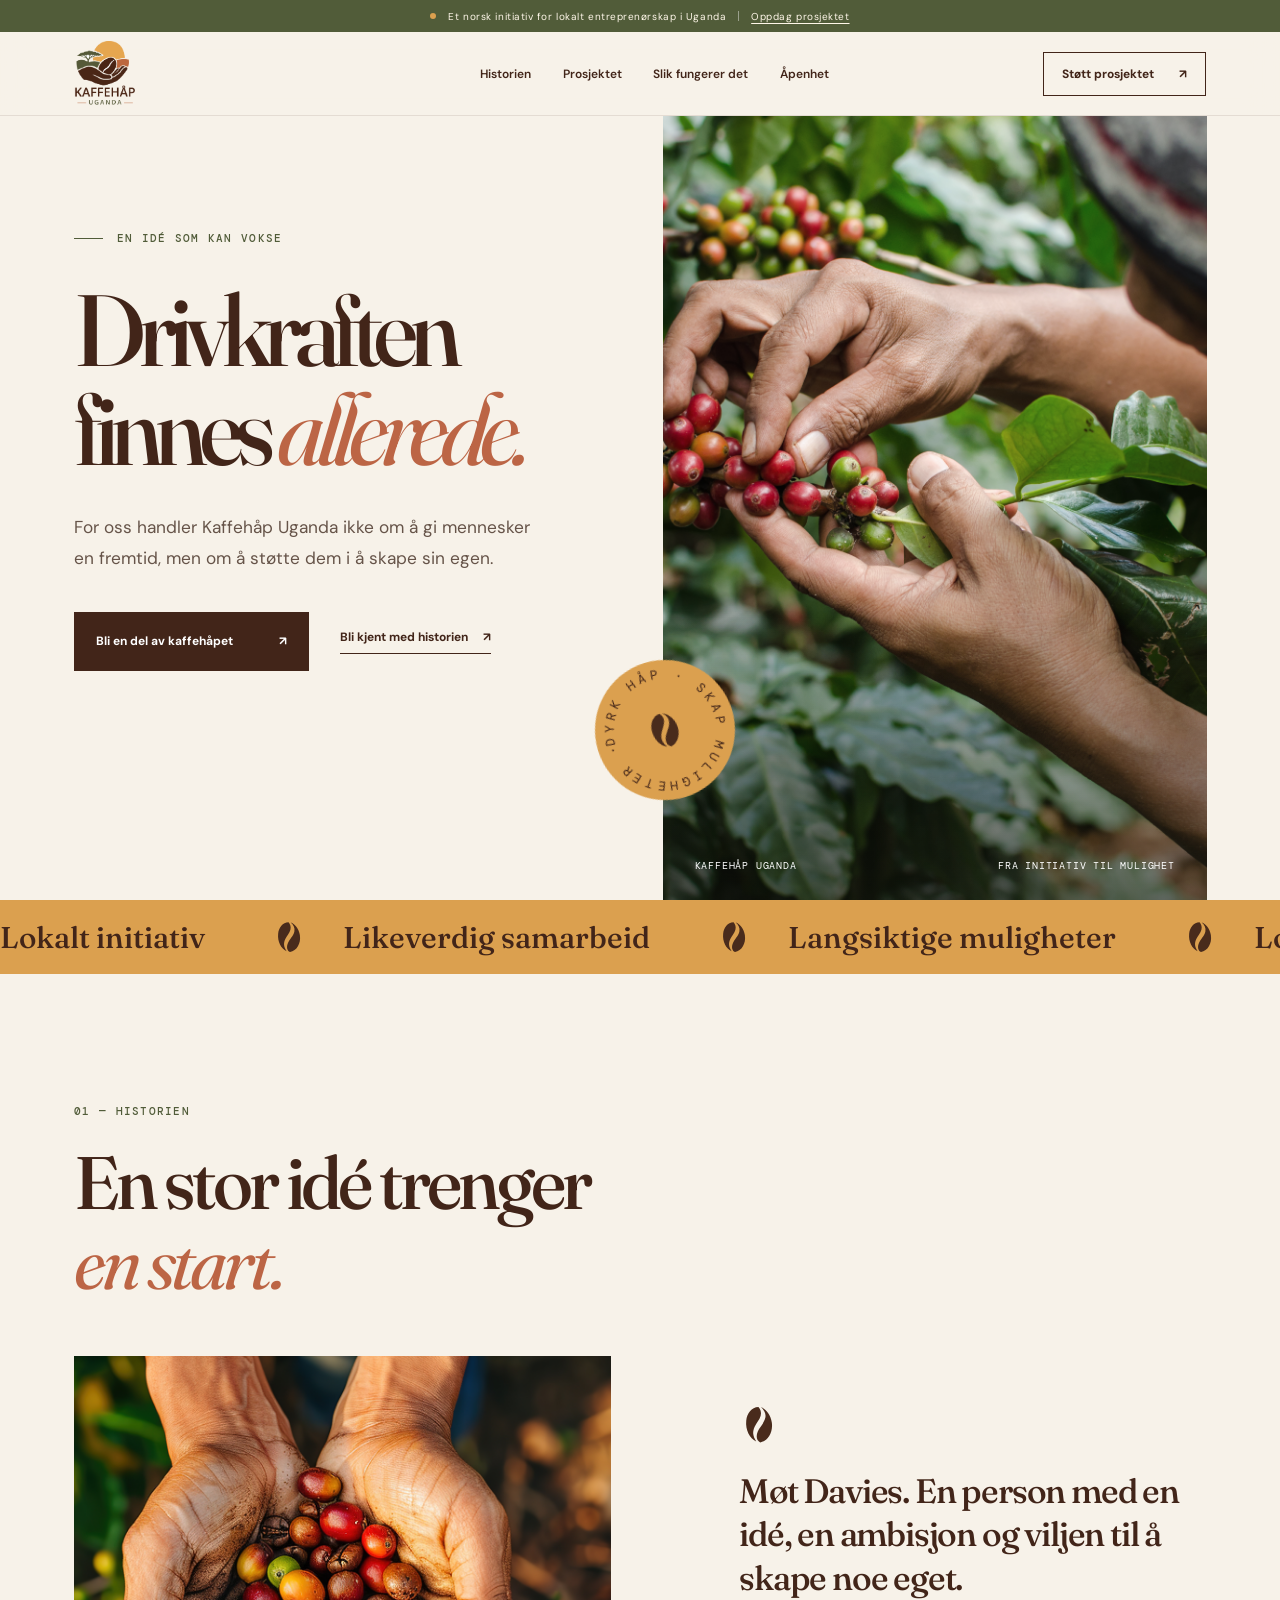
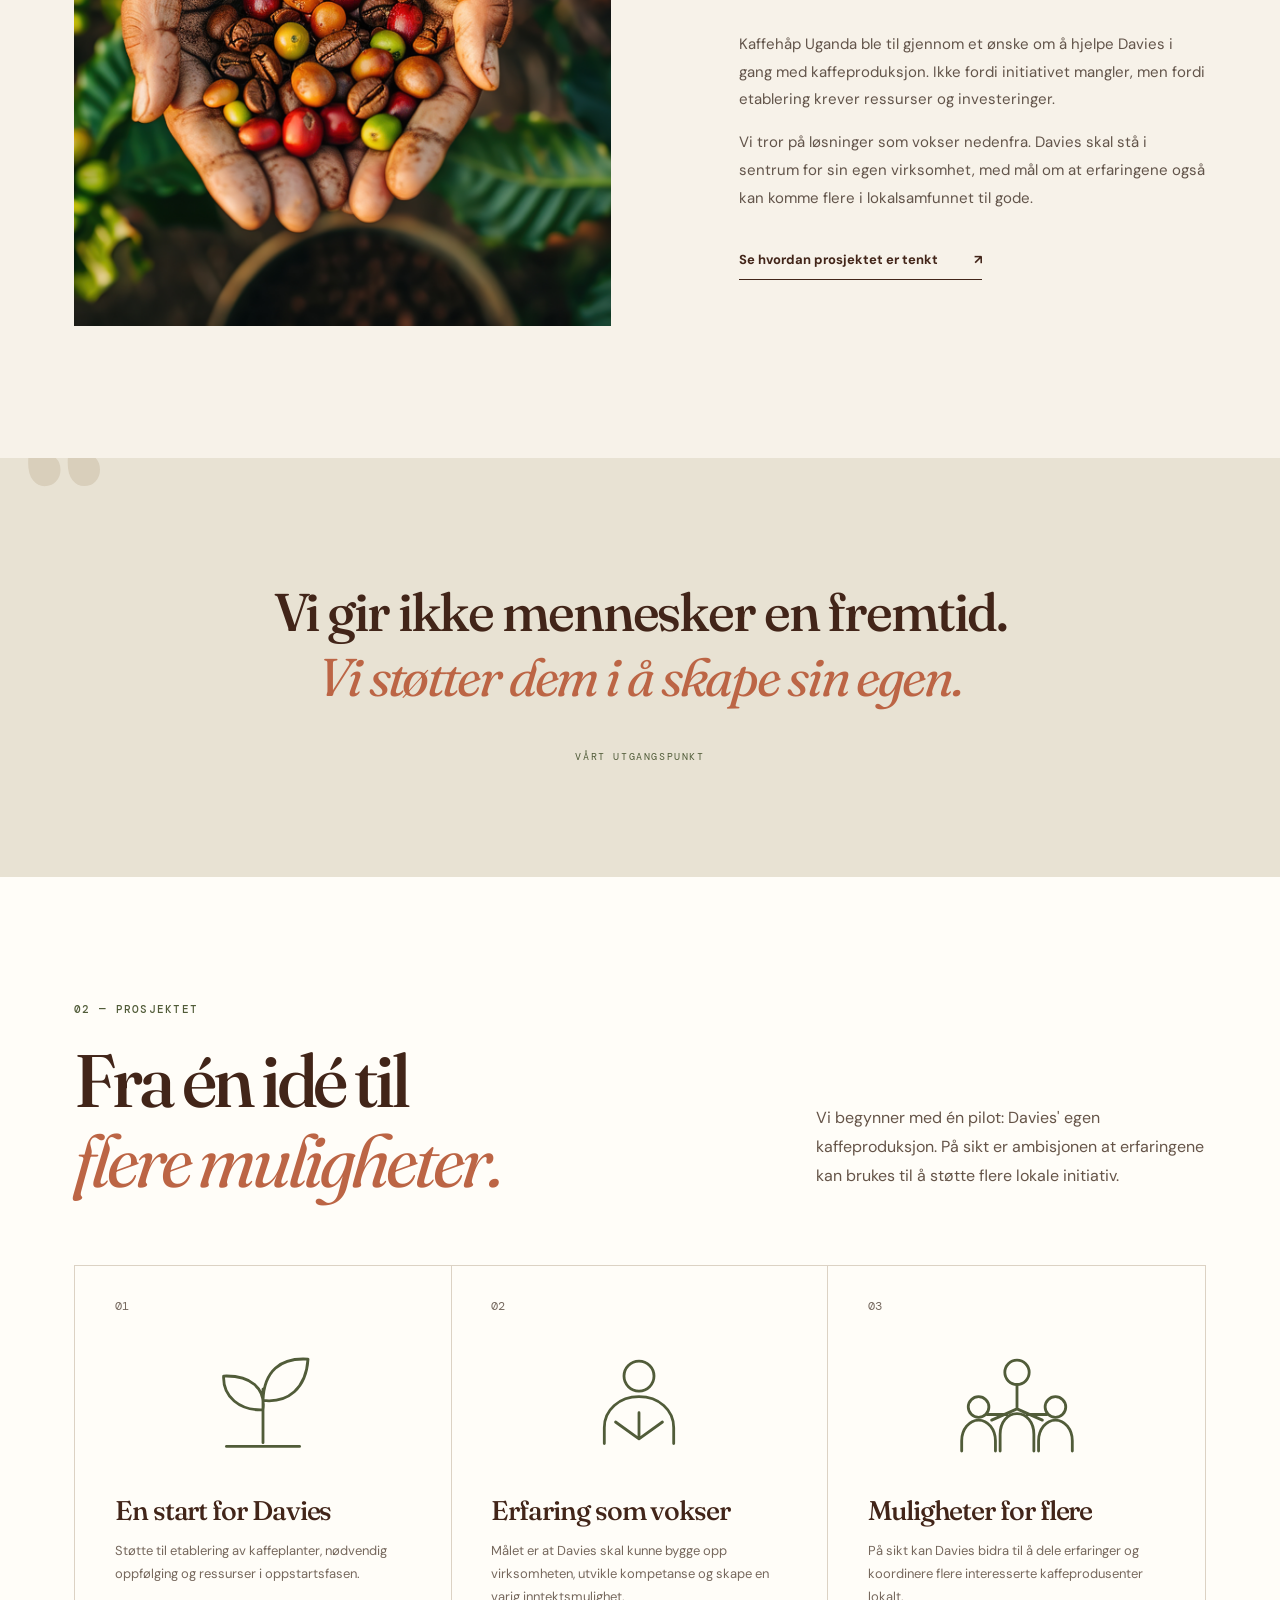
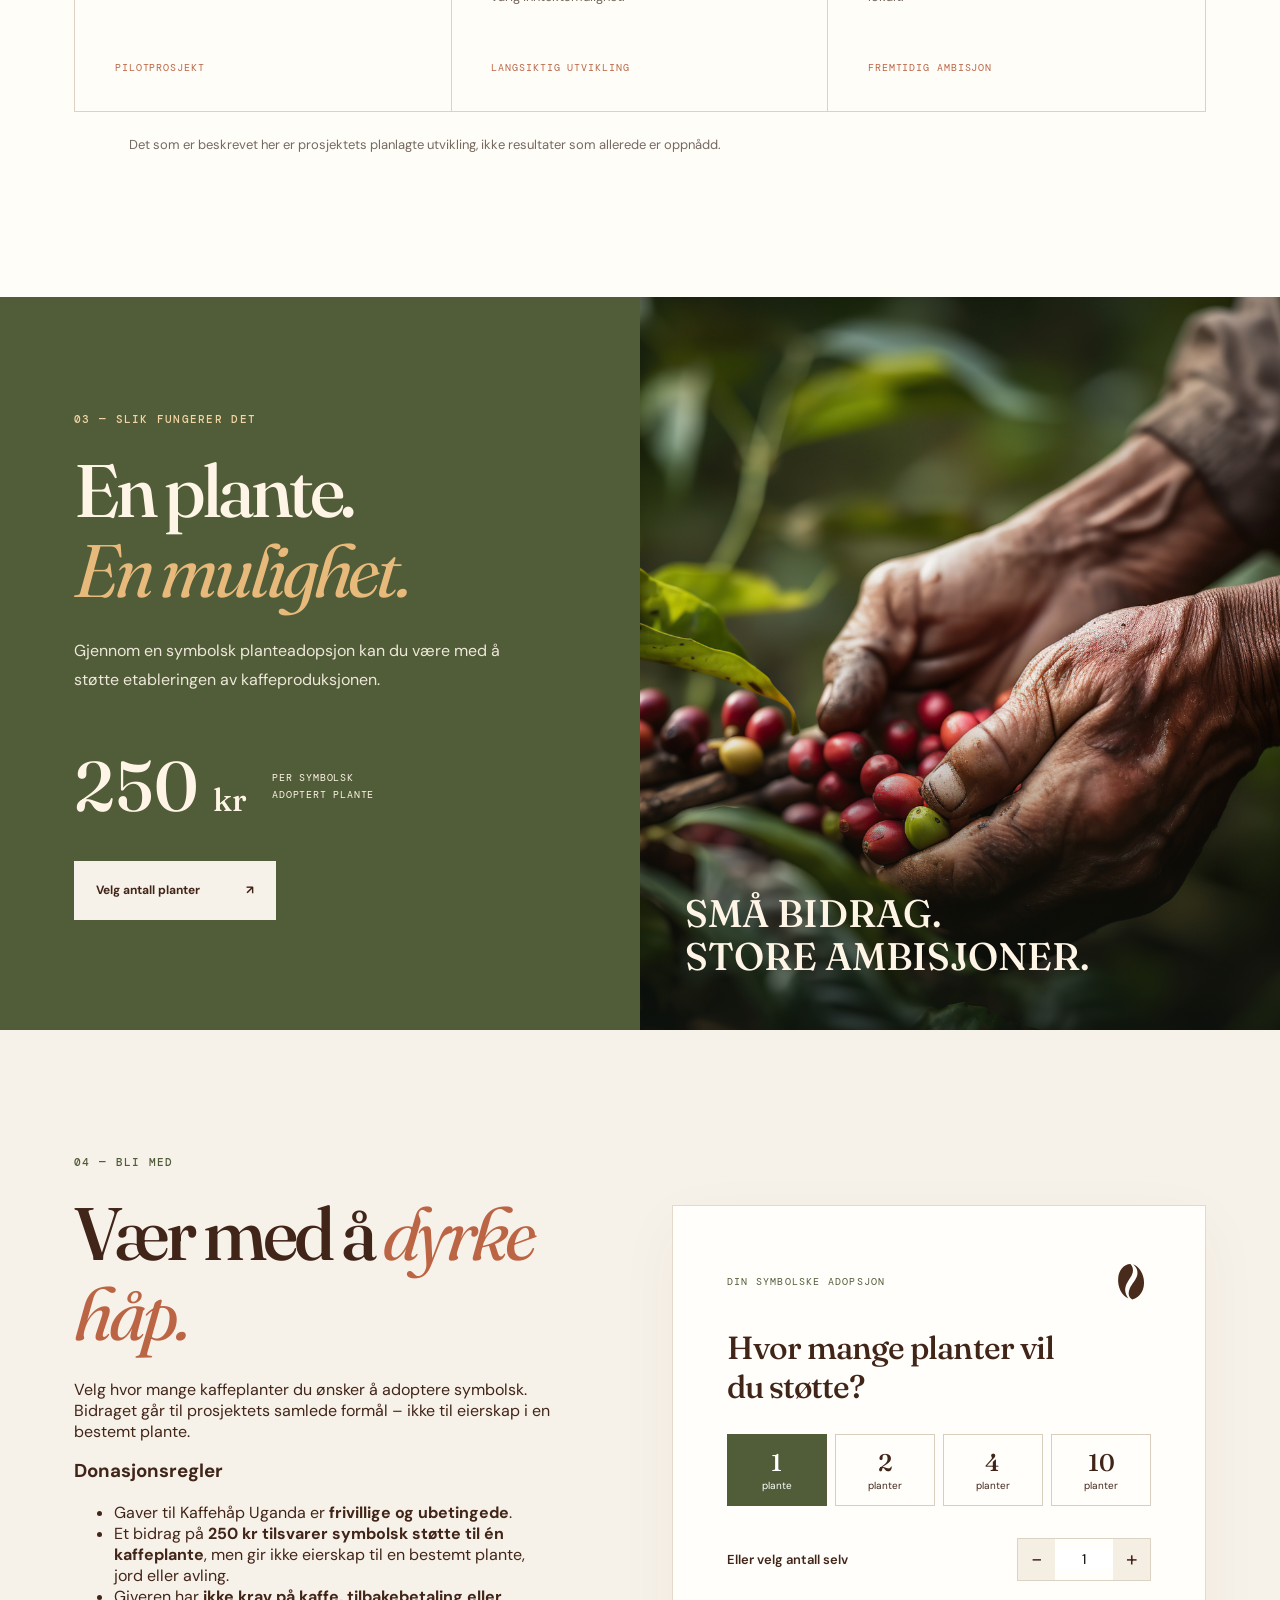
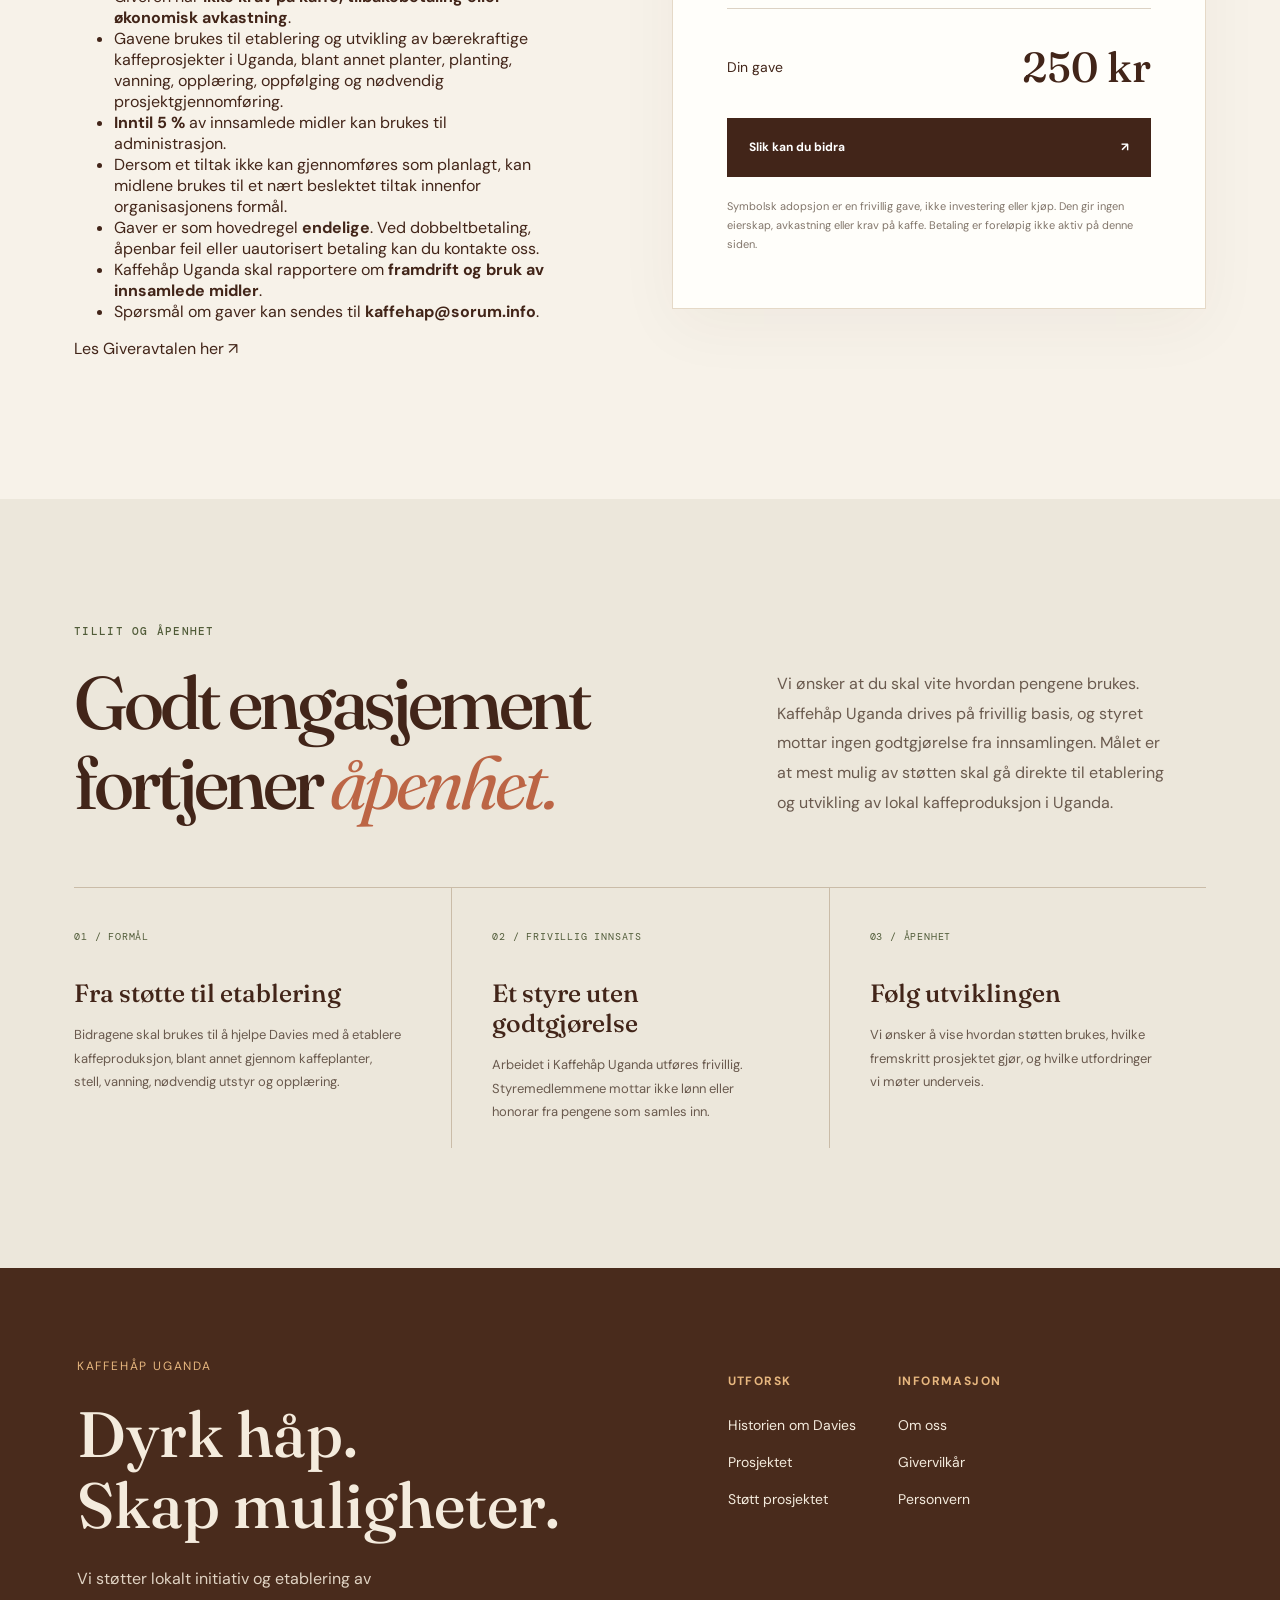
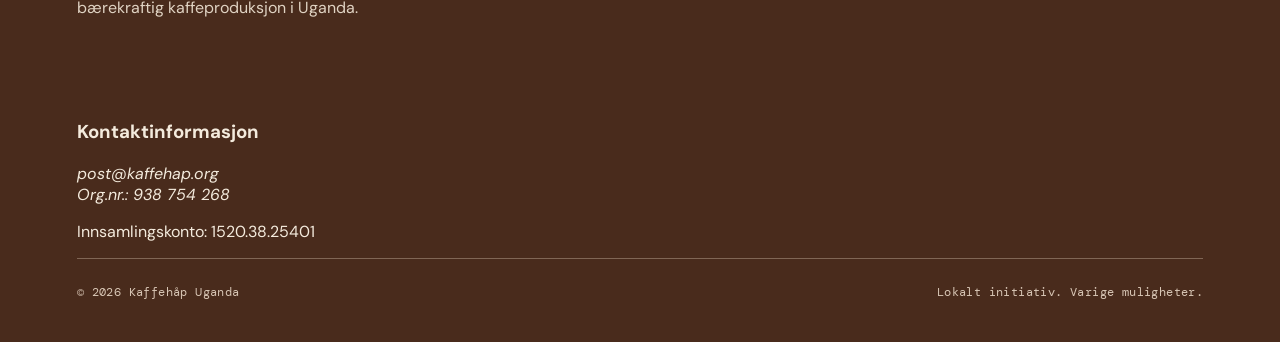
==== commit 41f2db32: "gjort små endringer og koblet til giveravtale" ====
--- a/index.html
+++ b/index.html
@@ -228,52 +228,64 @@
 
         <section id="stott" class="donate section-pad">
             <div class="donate-intro" data-reveal>
-<p class="section-kicker">04 — BLI MED</p>
-
-<h2>Vær med å <em>dyrke håp.</em></h2>
-<p>
-    Velg hvor mange kaffeplanter du ønsker å adoptere symbolsk.
-    Bidraget går til prosjektets samlede formål – ikke til eierskap
-    i en bestemt plante.
-</p>
-
-<h3>Donasjonsregler</h3>
-
-<ul class="donation-rules">
-    <li>
-        Gaver til Kaffehåp Uganda er <strong>frivillige og ubetingede</strong>.
-    </li>
-    <li>
-        Et bidrag på <strong>250 kr tilsvarer symbolsk støtte til én kaffeplante</strong>,
-        men gir ikke eierskap til en bestemt plante, jord eller avling.
-    </li>
-    <li>
-        Giveren har <strong>ikke krav på kaffe, tilbakebetaling eller økonomisk avkastning</strong>.
-    </li>
-    <li>
-        Gavene brukes til etablering og utvikling av bærekraftige kaffeprosjekter i Uganda,
-        blant annet planter, planting, vanning, opplæring, oppfølging og nødvendig
-        prosjektgjennomføring.
-    </li>
-    <li>
-        <strong>Inntil 5 %</strong> av innsamlede midler kan brukes til administrasjon.
-    </li>
-    <li>
-        Dersom et tiltak ikke kan gjennomføres som planlagt, kan midlene brukes til
-        et nært beslektet tiltak innenfor organisasjonens formål.
-    </li>
-    <li>
-        Gaver er som hovedregel <strong>endelige</strong>. Ved dobbeltbetaling,
-        åpenbar feil eller uautorisert betaling kan du kontakte oss.
-    </li>
-    <li>
-        Kaffehåp Uganda skal rapportere om <strong>framdrift og bruk av innsamlede midler</strong>.
-    </li>
-    <li>
-        Spørsmål om gaver kan sendes til
-        <a href="mailto:kaffehap@sorum.info"><strong>kaffehap@sorum.info</strong></a>.
-    </li>
-</ul>
+                <p class="section-kicker">04 — BLI MED</p>
+
+                <h2>Vær med å <em>dyrke håp.</em></h2>
+                <p>
+                    Velg hvor mange kaffeplanter du ønsker å adoptere symbolsk.
+                    Bidraget går til prosjektets samlede formål – ikke til eierskap
+                    i en bestemt plante.
+                </p>
+
+                <h3>Donasjonsregler</h3>
+
+                <ul class="donation-rules">
+                    <li>
+                        Gaver til Kaffehåp Uganda er <strong>frivillige og ubetingede</strong>.
+                    </li>
+                    <li>
+                        Et bidrag på <strong>250 kr tilsvarer symbolsk støtte til én kaffeplante</strong>,
+                        men gir ikke eierskap til en bestemt plante, jord eller avling.
+                    </li>
+                    <li>
+                        Giveren har <strong>ikke krav på kaffe, tilbakebetaling eller økonomisk avkastning</strong>.
+                    </li>
+                    <li>
+                        Gavene brukes til etablering og utvikling av bærekraftige kaffeprosjekter i Uganda,
+                        blant annet planter, planting, vanning, opplæring, oppfølging og nødvendig
+                        prosjektgjennomføring.
+                    </li>
+                    <li>
+                        <strong>Inntil 5 %</strong> av innsamlede midler kan brukes til administrasjon.
+                    </li>
+                    <li>
+                        Dersom et tiltak ikke kan gjennomføres som planlagt, kan midlene brukes til
+                        et nært beslektet tiltak innenfor organisasjonens formål.
+                    </li>
+                    <li>
+                        Gaver er som hovedregel <strong>endelige</strong>. Ved dobbeltbetaling,
+                        åpenbar feil eller uautorisert betaling kan du kontakte oss.
+                    </li>
+                    <li>
+                        Kaffehåp Uganda skal rapportere om <strong>framdrift og bruk av innsamlede midler</strong>.
+                    </li>
+                    <li>
+                        Spørsmål om gaver kan sendes til
+                        <a href="mailto:kaffehap@sorum.info"><strong>kaffehap@sorum.info</strong></a>.
+                    </li>
+                </ul>
+                 <div class="document-actions">
+
+                    <a
+                        class="document-button primary"
+                        href="assets/Dokumenter/20261025_Giveravtale_Kaffehåp Uganda v1.0.pdf"
+                        target="_blank"
+                        rel="noopener"
+                    >
+                        <span>Les Giveravtalen her</span>
+                        <span aria-hidden="true">↗</span>
+                    </a>
+                </div>
             </div>
             <div class="donate-card" data-reveal>
                 <div class="donate-card-top">
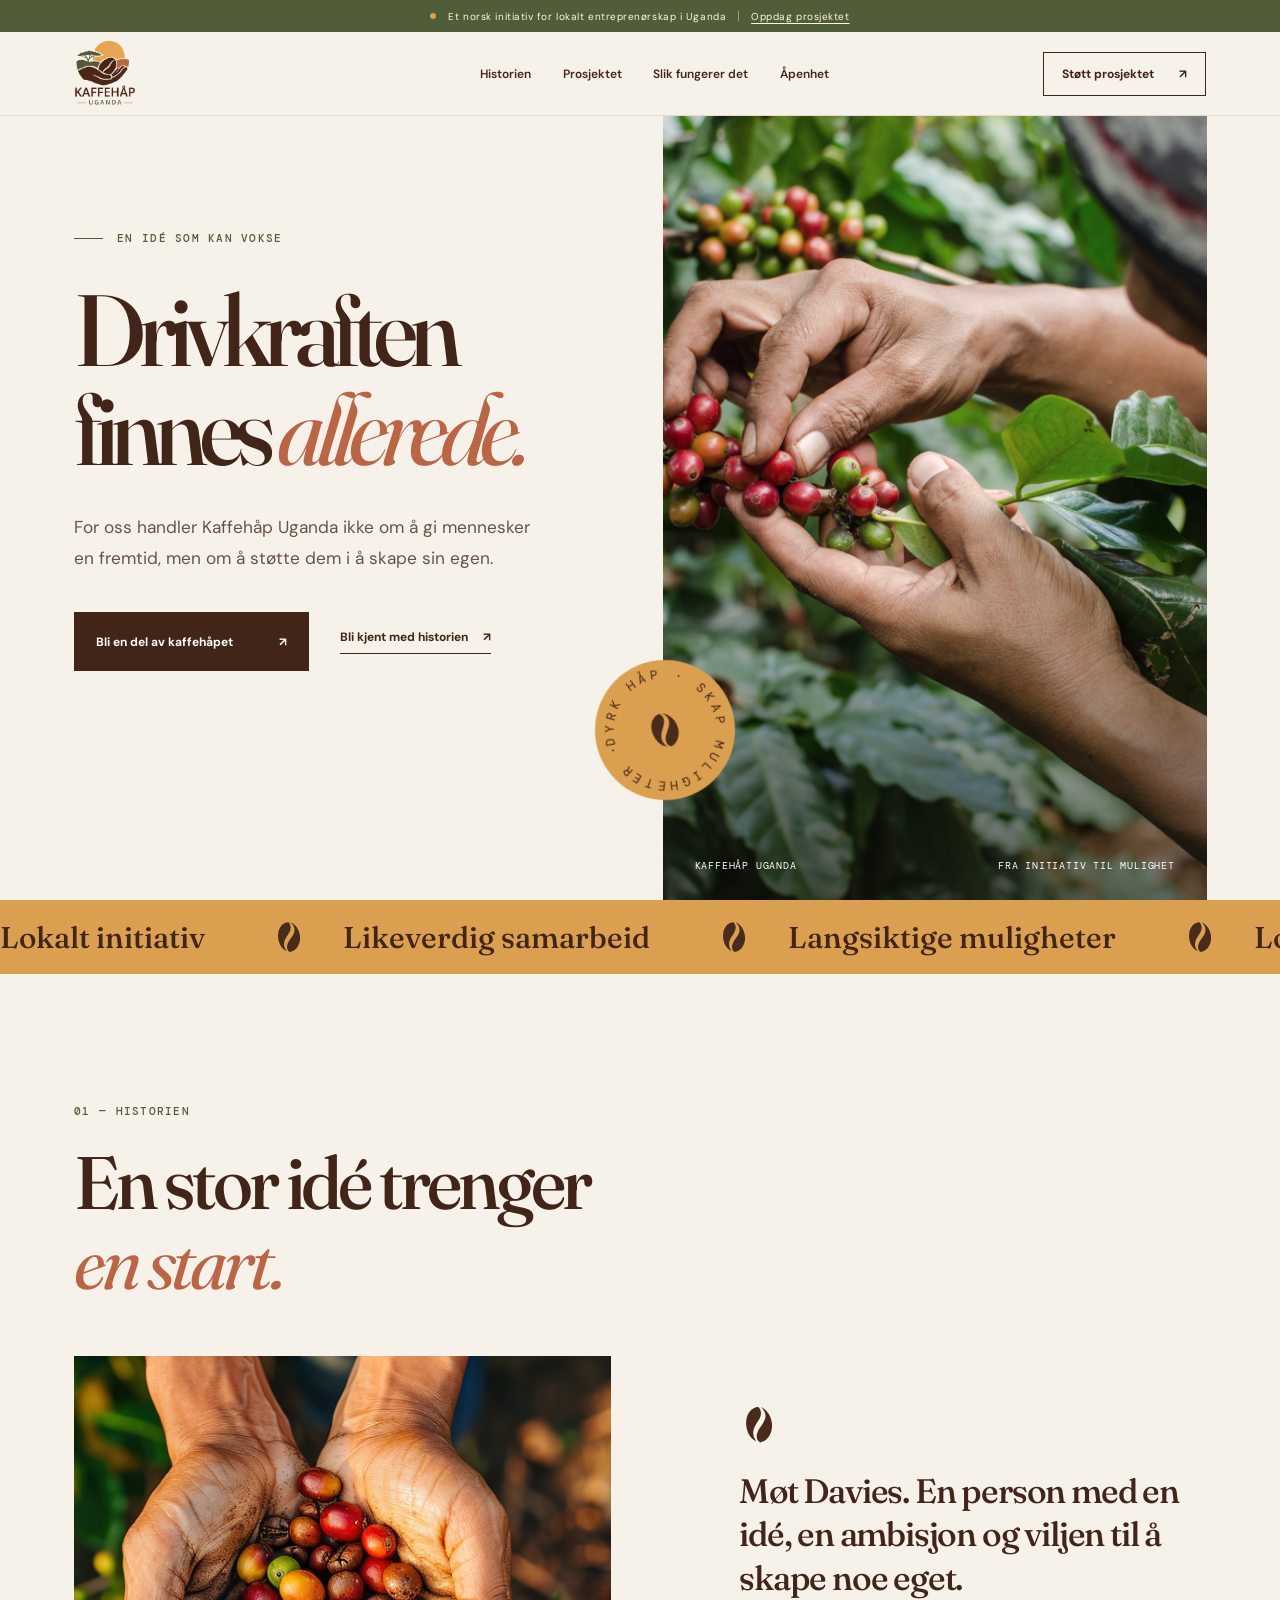
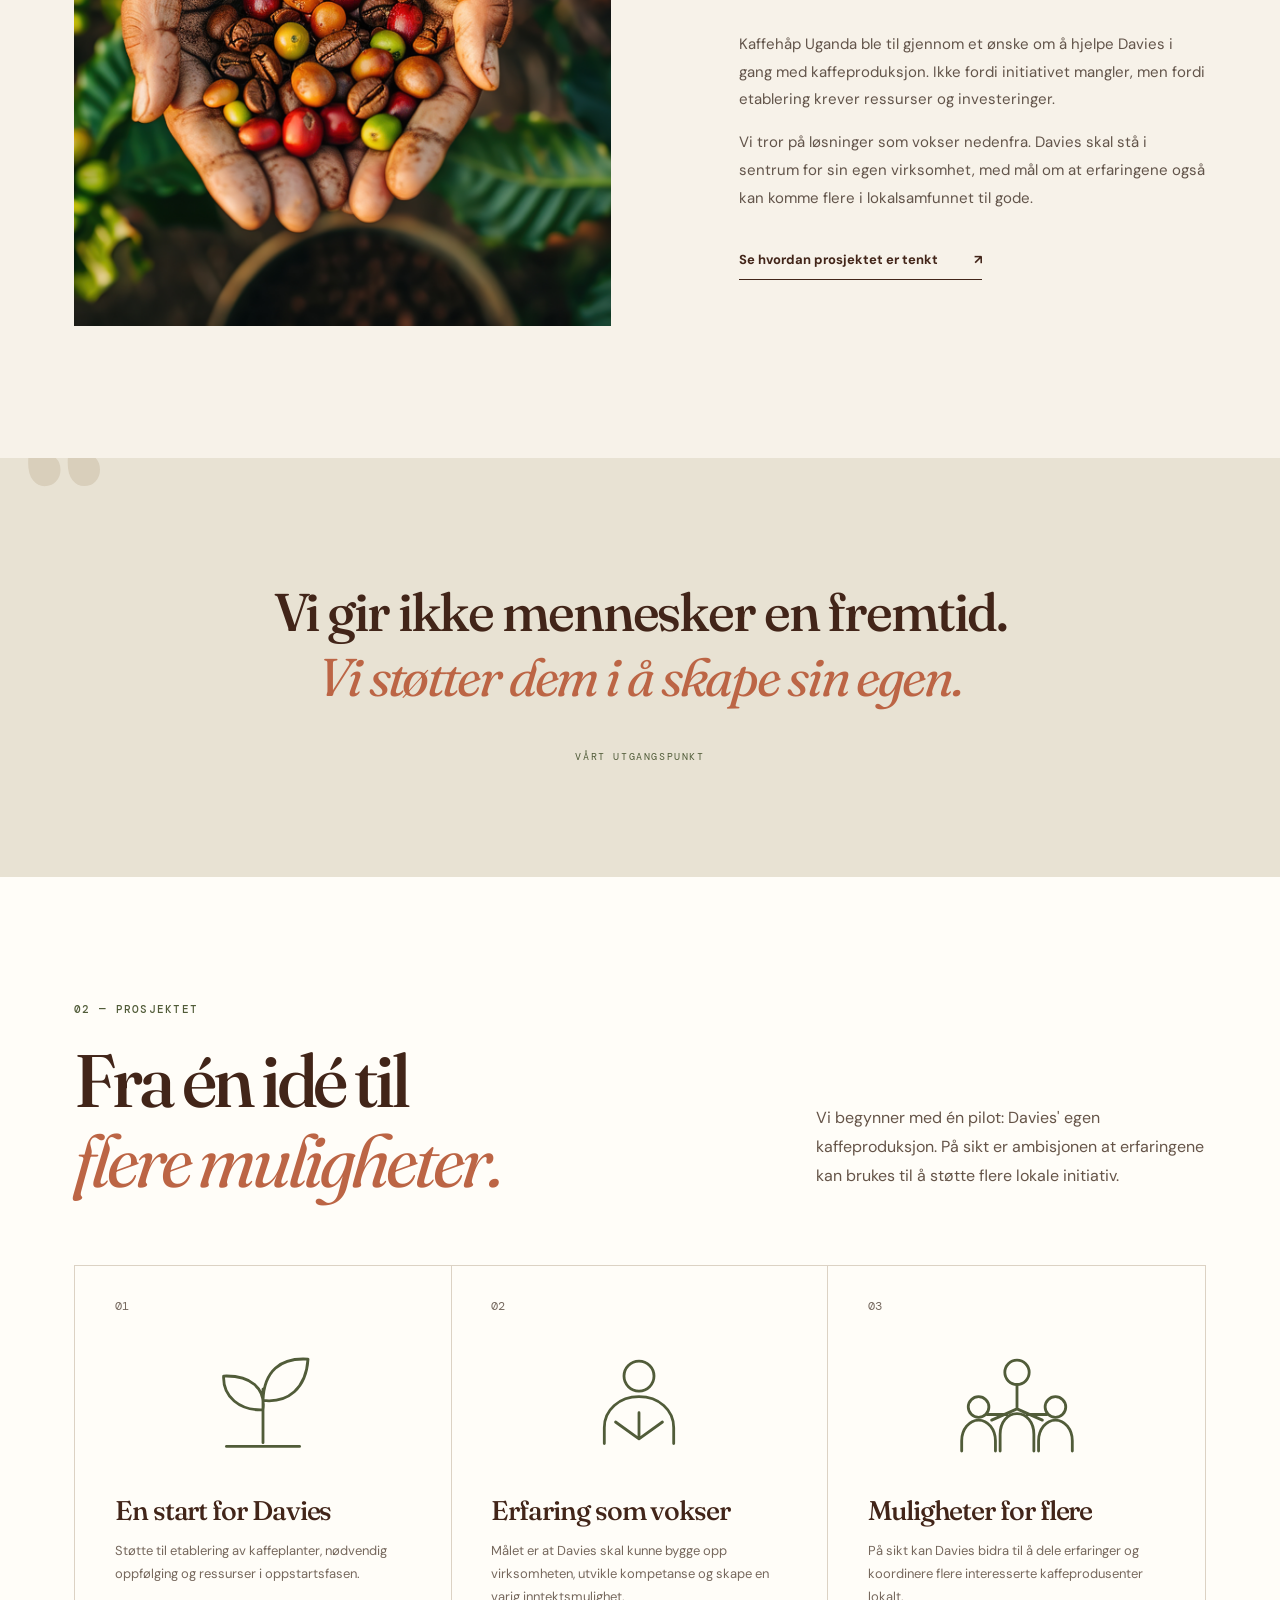
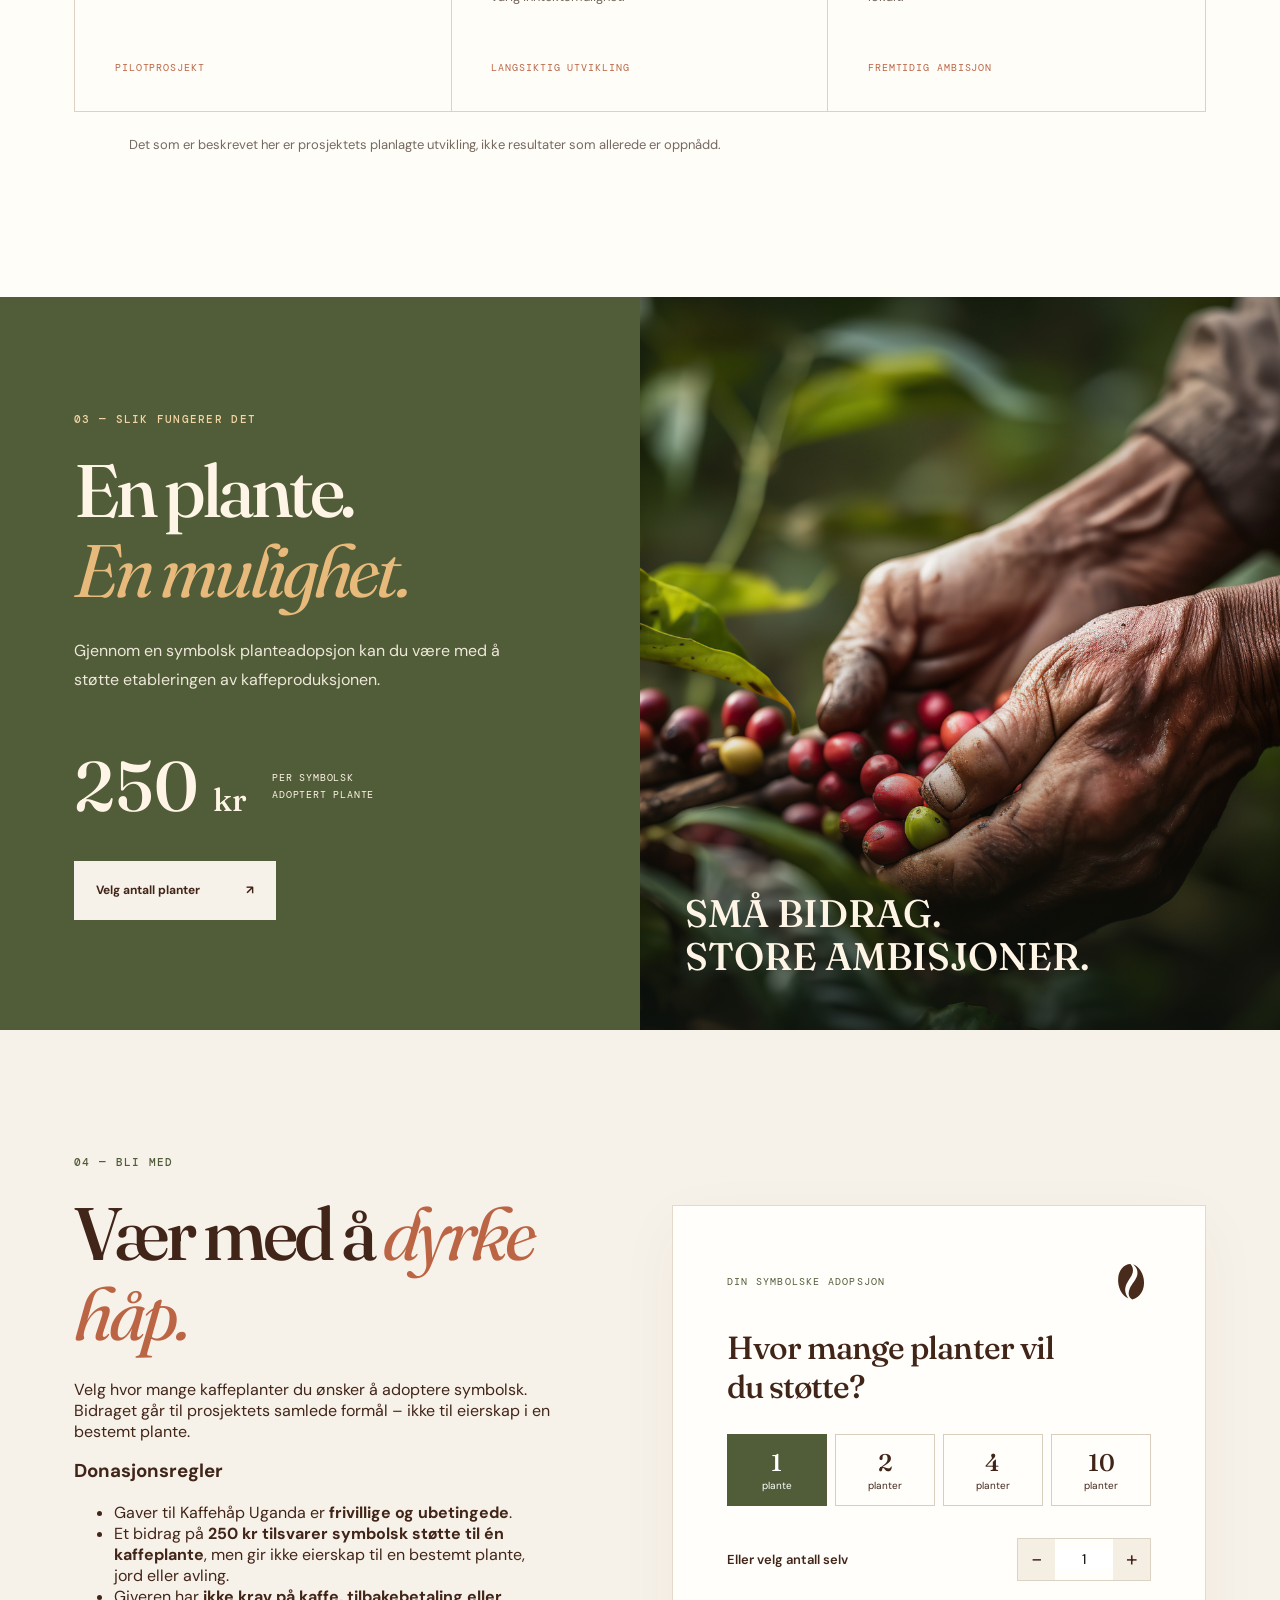
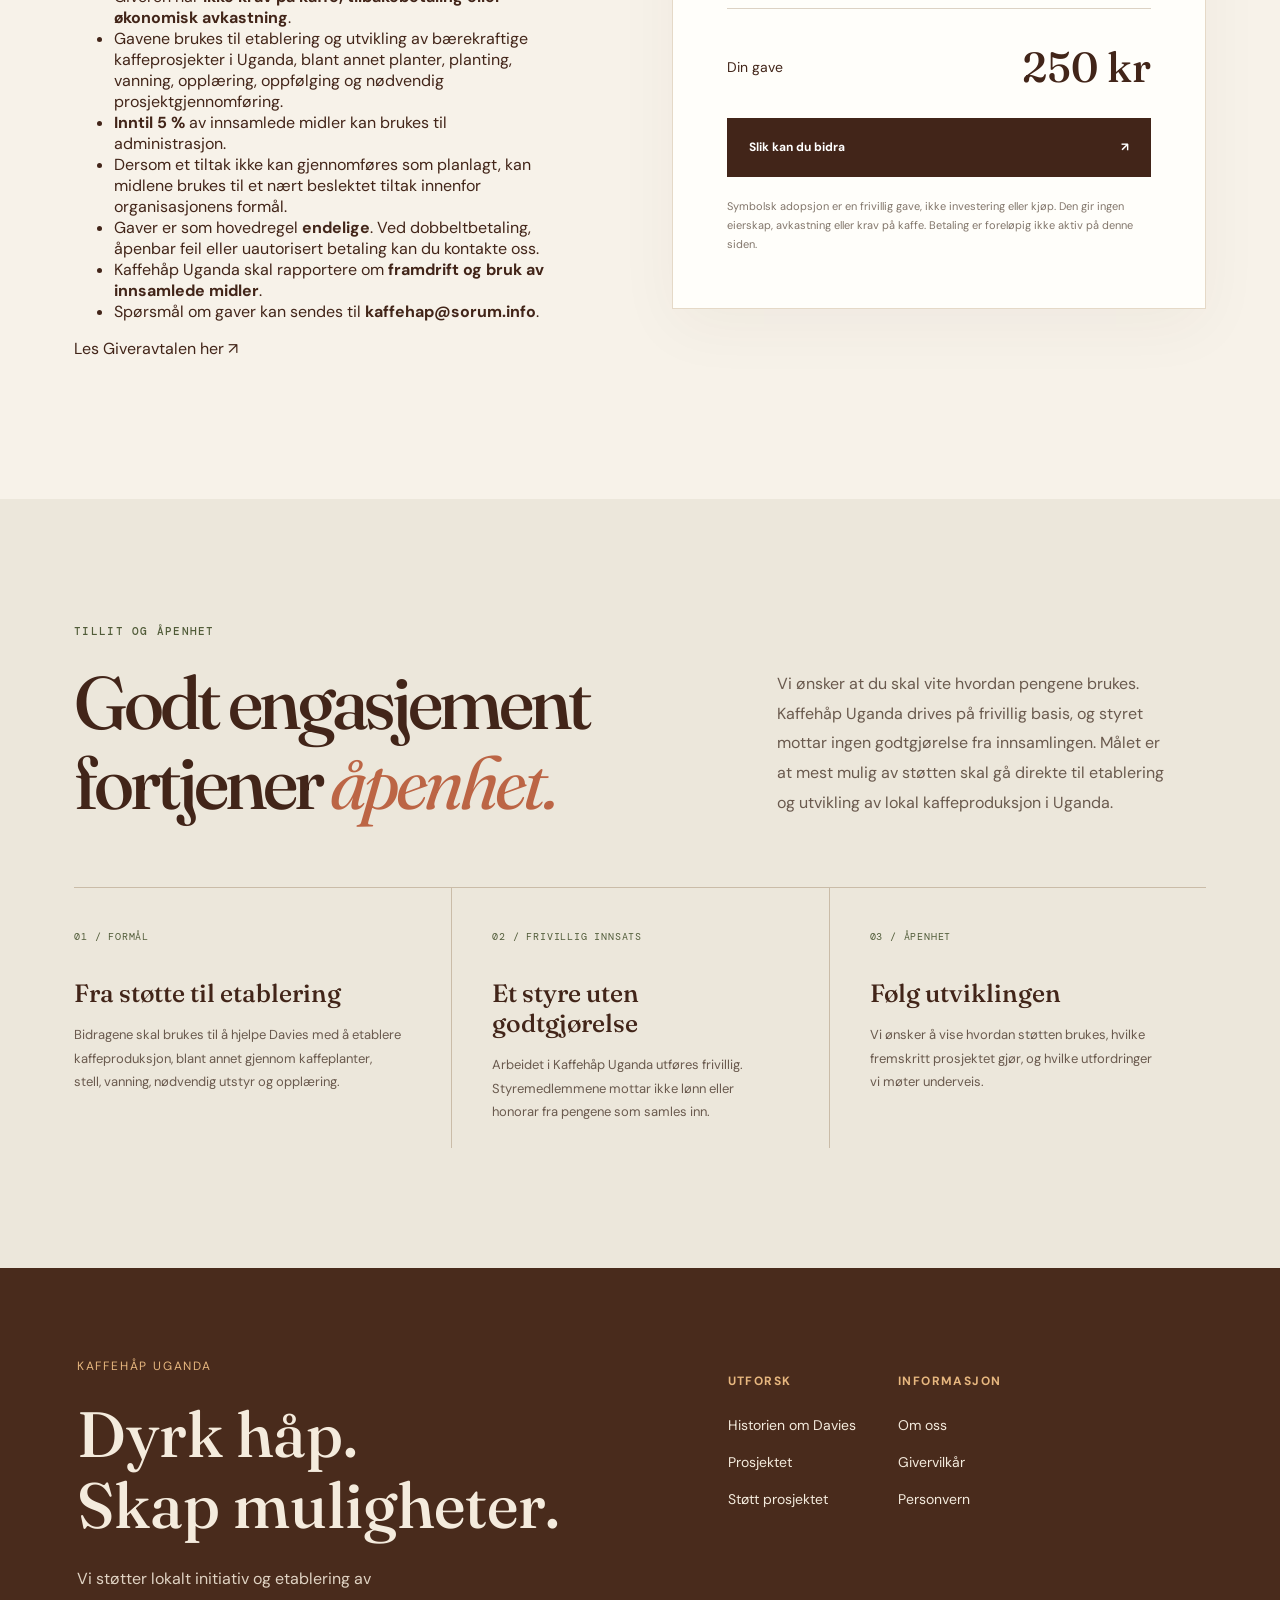
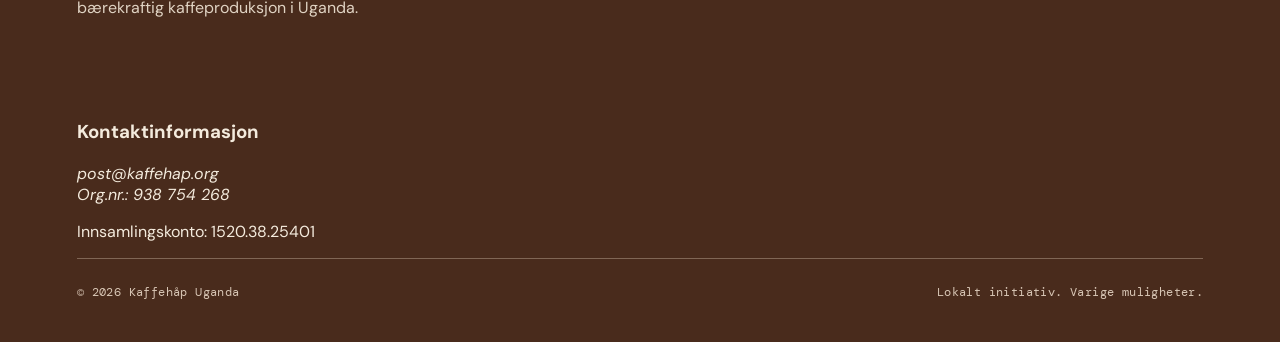
==== commit dda5a197: "fikset på alle sider, givervilkår" ====
--- a/index.html
+++ b/index.html
@@ -386,7 +386,7 @@
                     <h3 id="footer-information">Informasjon</h3>
                     <ul>
                         <li><a href="about.html">Om oss</a></li>
-                        <li><a href="givervilkar.html">Givervilkår</a></li>
+                        <li><a href="assets/Dokumenter/20261025_Giveravtale_Kaffehåp Uganda v1.0.pdf">Givervilkår</a></li>
                         <li><a href="personvern.html">Personvern</a></li>
                     </ul>
                 </section>
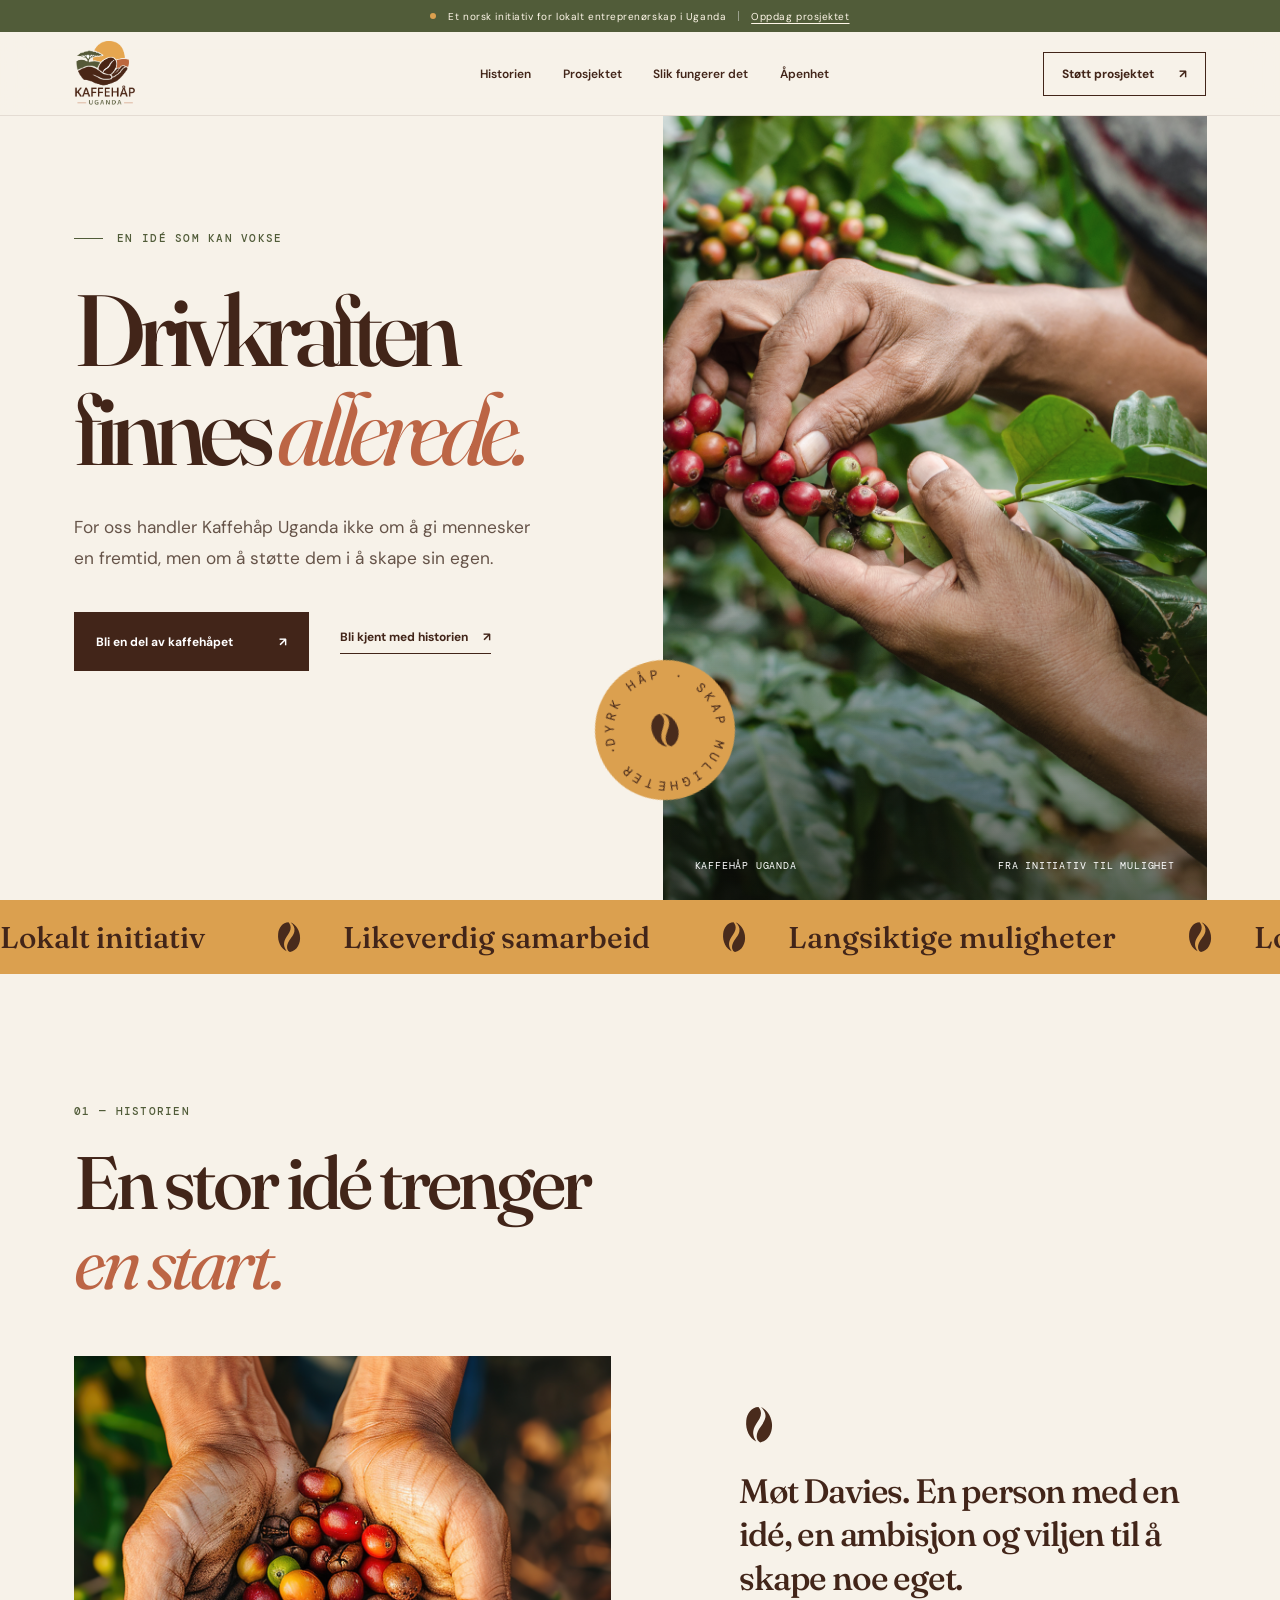
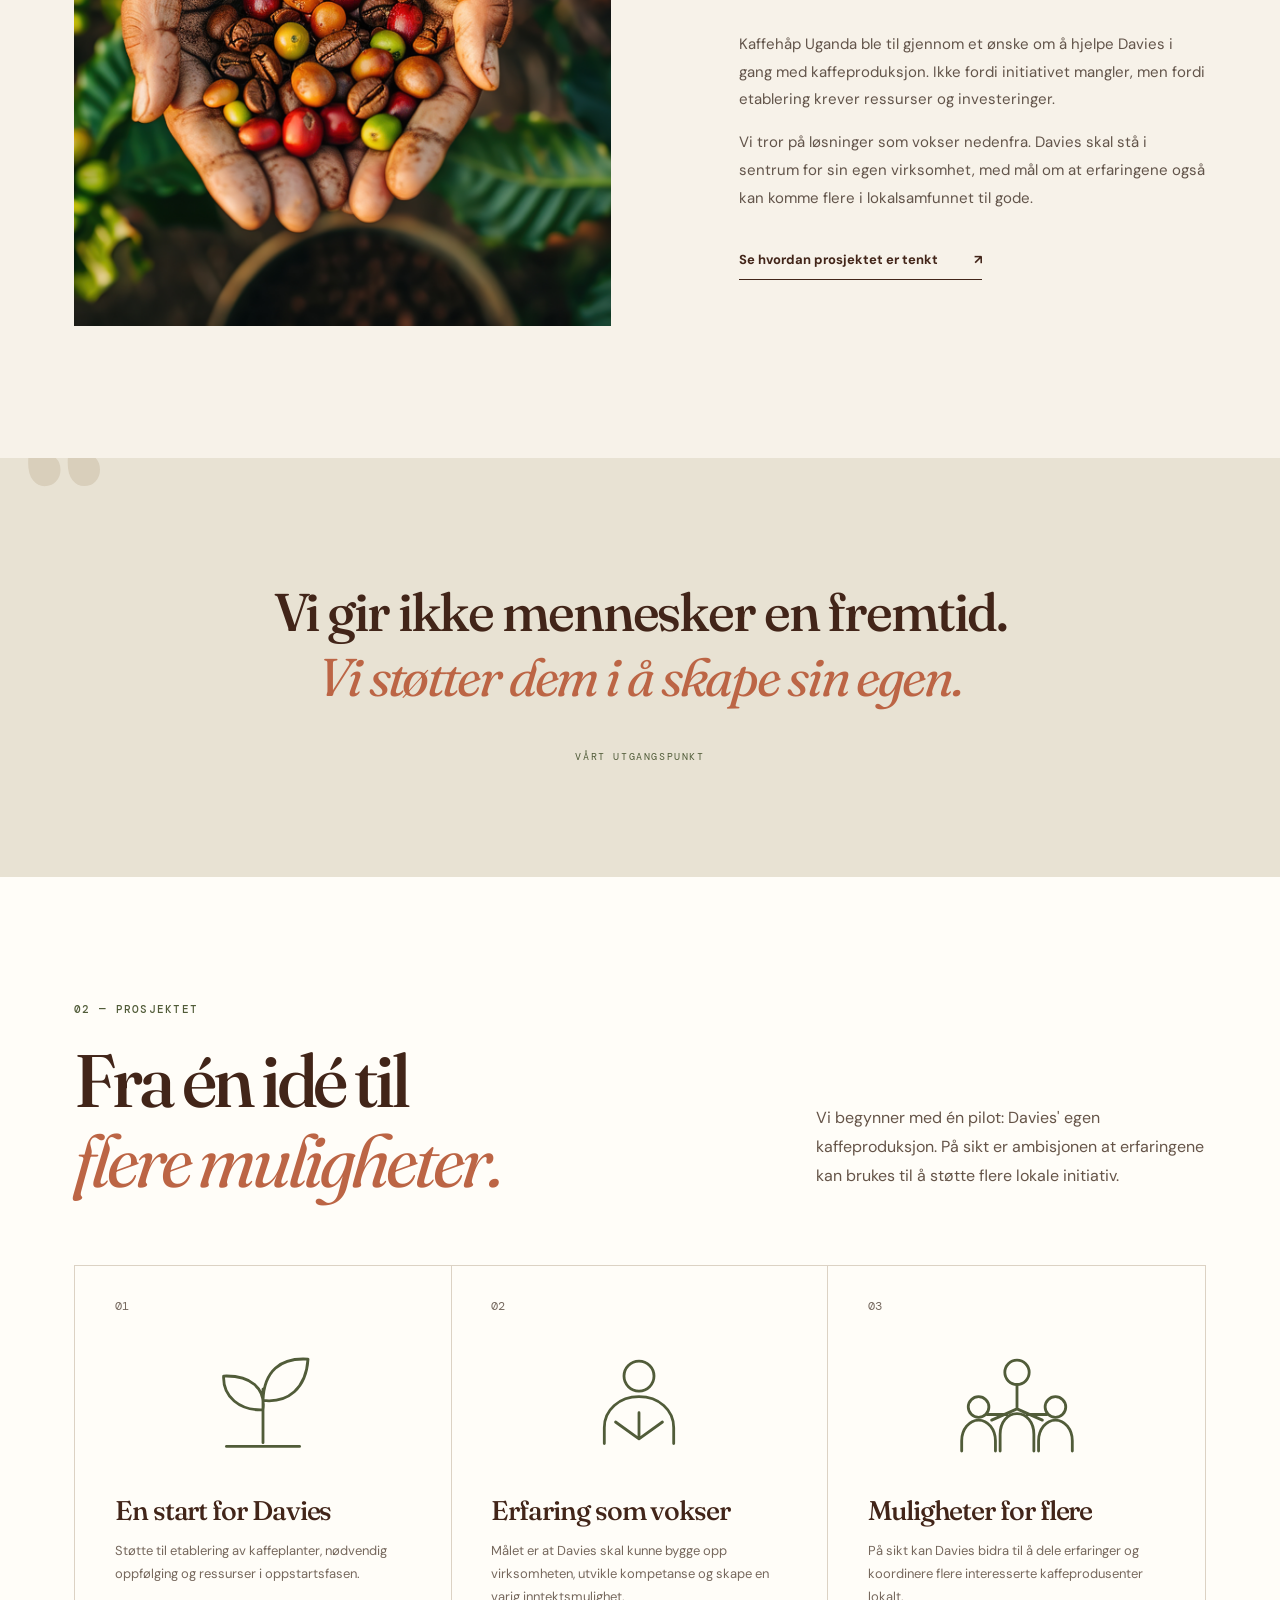
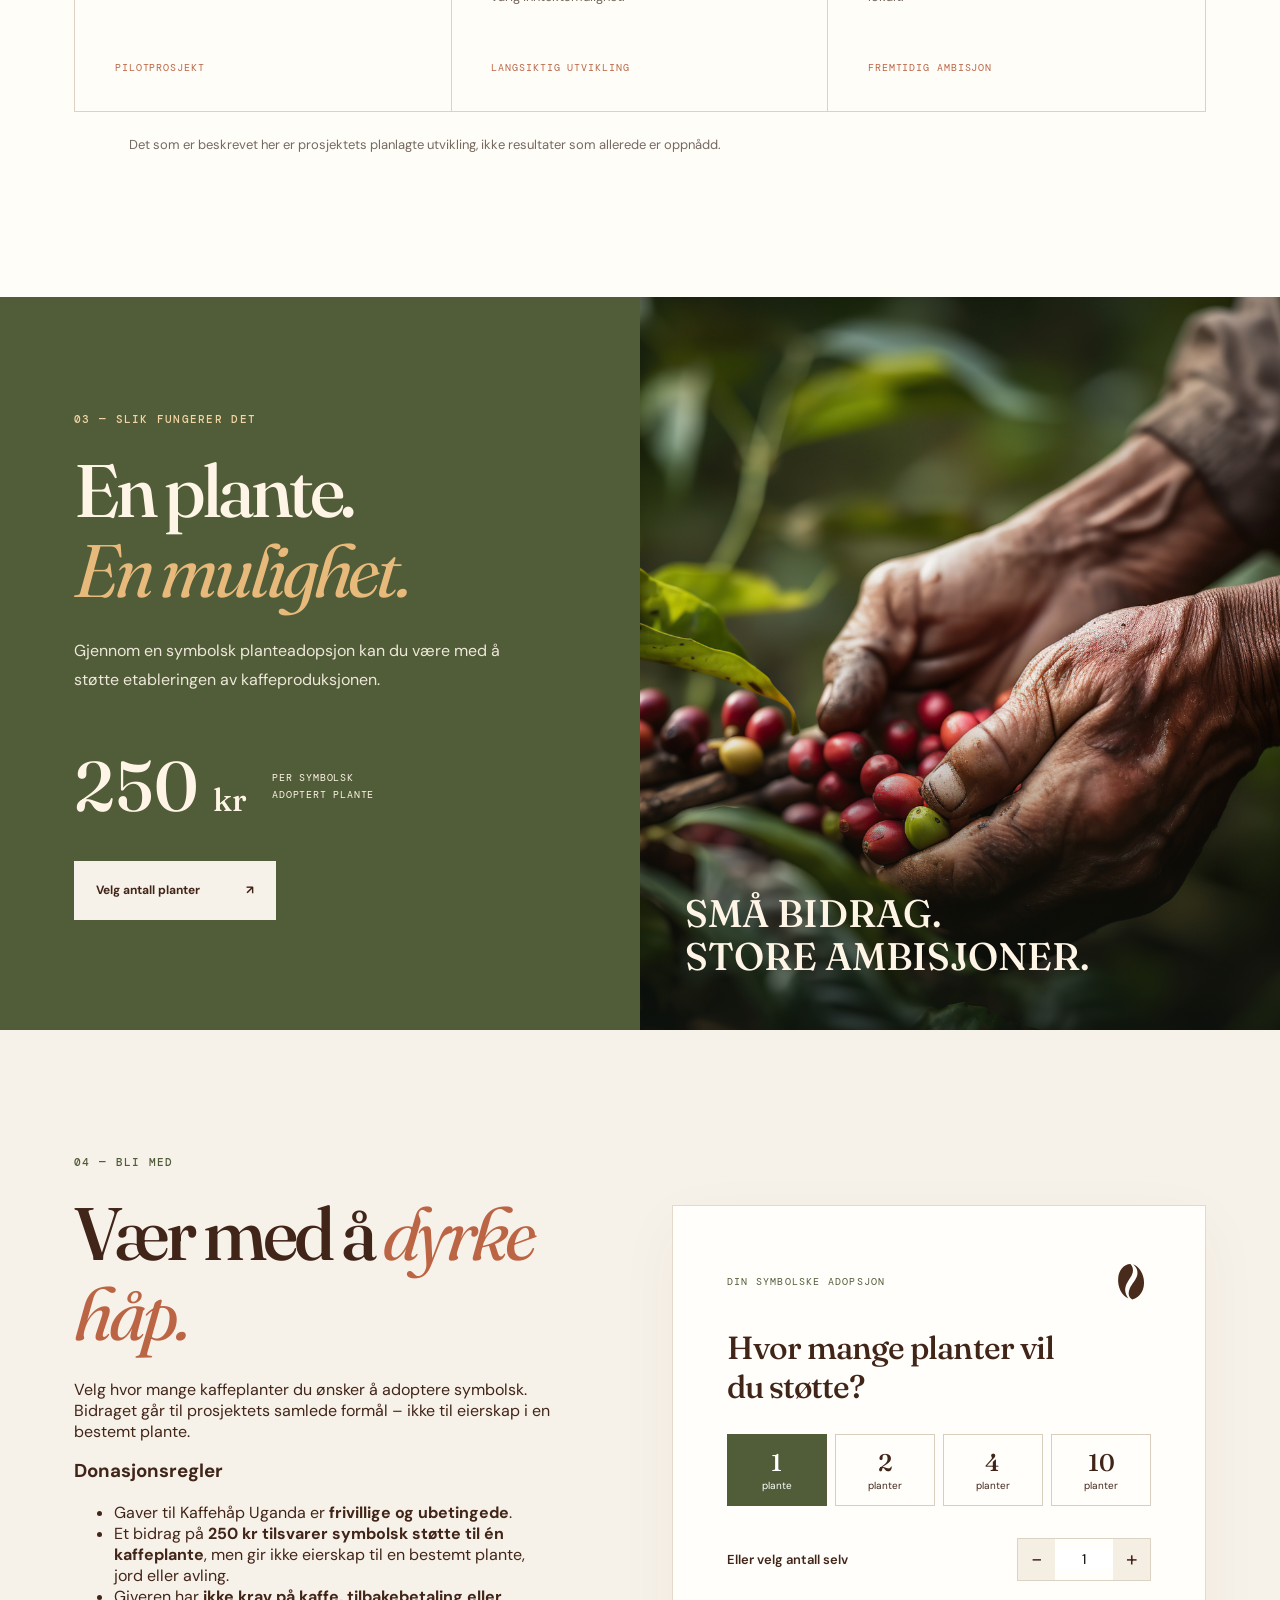
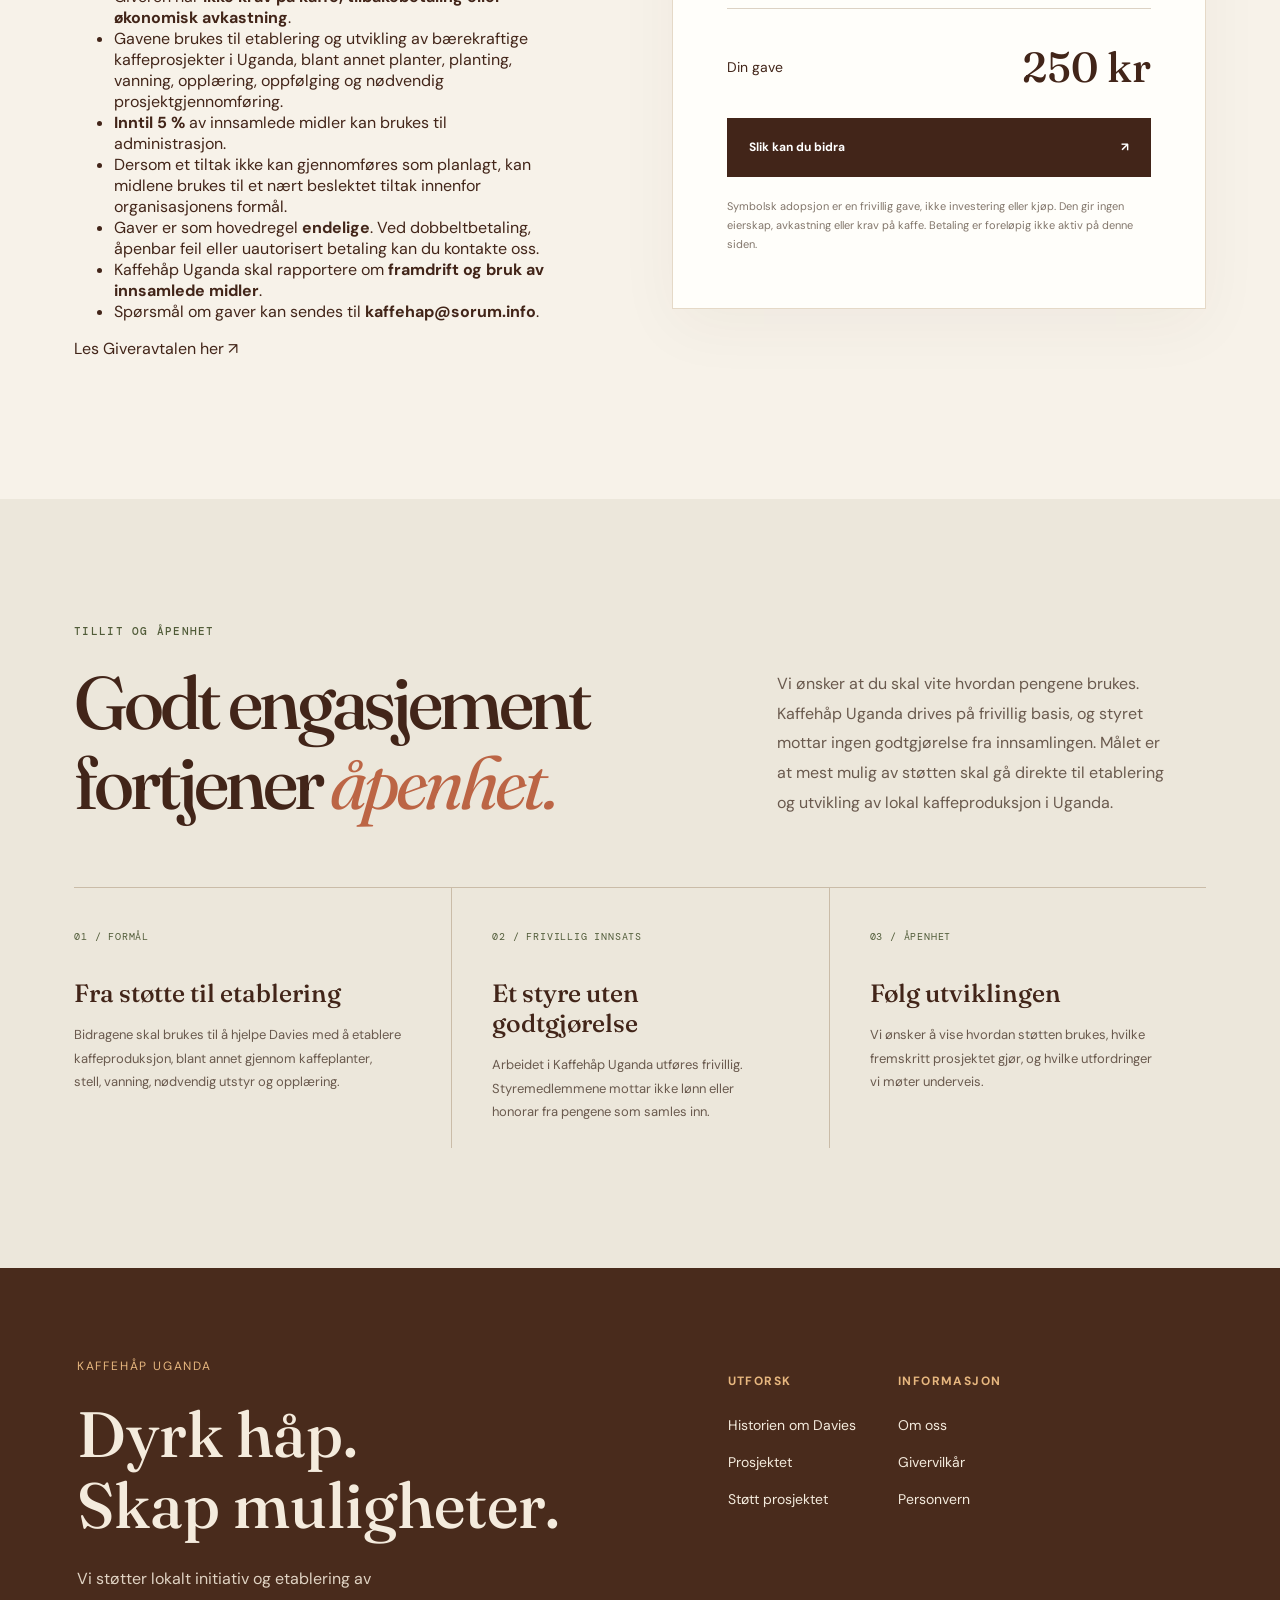
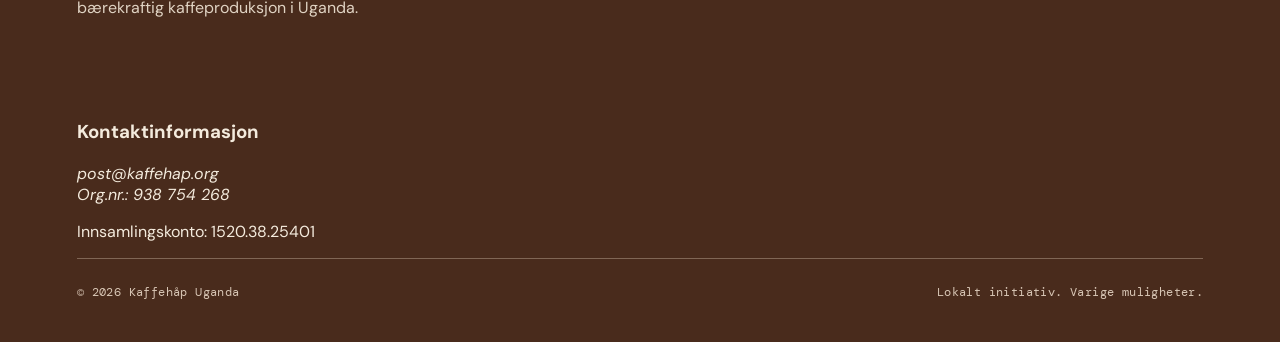
==== commit 5eaa4189: "fikset target blank" ====
--- a/index.html
+++ b/index.html
@@ -386,7 +386,7 @@
                     <h3 id="footer-information">Informasjon</h3>
                     <ul>
                         <li><a href="about.html">Om oss</a></li>
-                        <li><a href="assets/Dokumenter/20261025_Giveravtale_Kaffehåp Uganda v1.0.pdf">Givervilkår</a></li>
+                        <li><a href="assets/Dokumenter/20261025_Giveravtale_Kaffehåp Uganda v1.0.pdf" target="_blank">Givervilkår</a></li>
                         <li><a href="personvern.html">Personvern</a></li>
                     </ul>
                 </section>
